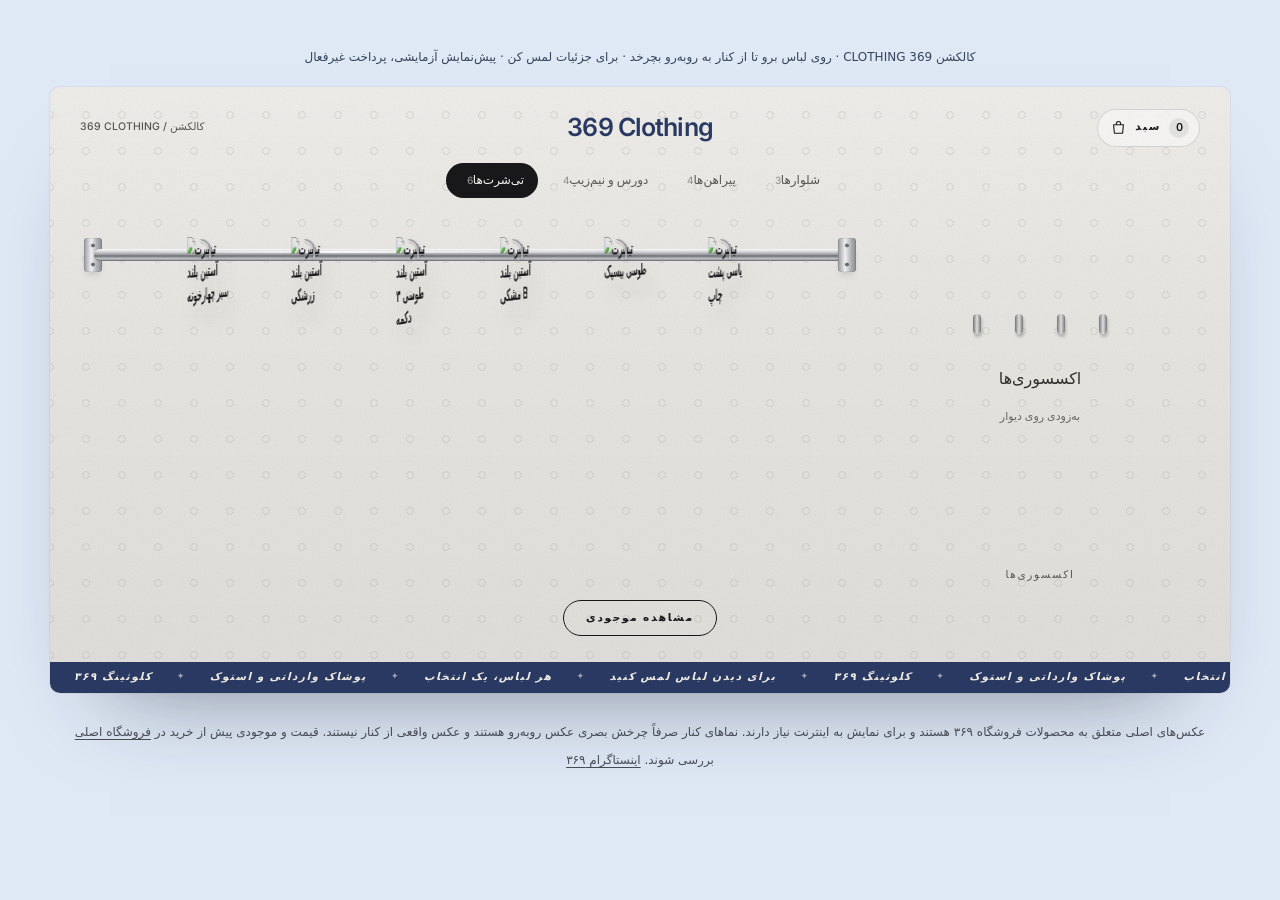
==== public/index.html @ 87e931be "deploy: add self-contained 369 Clothing site to Workers public assets" ====
<!doctype html><html lang="fa" dir="rtl"><head><meta charset="utf-8"><meta name="viewport" content="width=device-width,initial-scale=1"><meta name="theme-color" content="#e9e7e2"><meta name="description" content="فروشگاه 369 Clothing - تجربه رگال لباس سه‌بعدی بر پایه موتور Mkurugenzi"><title>369 Clothing | The Rack</title><style>
/*! Mkurugenzi v2.1.0. Fonts: Inter and Instrument Serif, SIL Open Font License 1.1, self hosted. */

@font-face { font-family: "MKR Inter"; src: url("[data-uri]") format("woff2"); font-weight: 400; font-display: swap; }
@font-face { font-family: "MKR Inter"; src: url("[data-uri]") format("woff2"); font-weight: 500; font-display: swap; }
@font-face { font-family: "MKR Inter"; src: url("[data-uri]") format("woff2"); font-weight: 600; font-display: swap; }
@font-face { font-family: "MKR Serif"; src: url("[data-uri]") format("woff2"); font-style: italic; font-weight: 400; font-display: swap; }

.mkr, .mkr-detail {
  --mkr-bg: #e9e7e2;
  --mkr-bg-2: #f3f1ec;
  --mkr-paper: #faf9f6;
  --mkr-ink: #18181a;
  --mkr-muted: #5a5853;
  --mkr-line: rgba(24, 24, 26, .14);
  --mkr-navy: #2a3a64;
  --mkr-navy-ink: #f4f1ea;
  --mkr-sans: "MKR Inter", system-ui, -apple-system, "Segoe UI", Roboto, sans-serif;
  --mkr-serif: "MKR Serif", Georgia, serif;
  --mkr-ease: cubic-bezier(.22, .9, .24, 1);
  --mkr-spring: cubic-bezier(.34, 1.4, .5, 1);
  font-family: var(--mkr-sans);
  color: var(--mkr-ink);
  line-height: 1.4;
  -webkit-font-smoothing: antialiased;
}
.mkr *, .mkr *::before, .mkr *::after, .mkr-detail *, .mkr-detail *::before, .mkr-detail *::after { box-sizing: border-box; }
.mkr button, .mkr-detail button { all: unset; box-sizing: border-box; cursor: pointer; font-family: var(--mkr-sans); -webkit-tap-highlight-color: transparent; }
.mkr ul { list-style: none; margin: 0; padding: 0; }
.mkr li { margin: 0; padding: 0; }
.mkr p, .mkr-detail p, .mkr-detail h3, .mkr-detail figure { margin: 0; padding: 0; }
.mkr img, .mkr-detail img { max-width: none; border: 0; box-shadow: none; -webkit-user-drag: none; user-select: none; }
.mkr a, .mkr-detail a { color: inherit; }
.mkr :focus-visible, .mkr-detail :focus-visible { outline: 2px solid var(--mkr-navy); outline-offset: 3px; border-radius: 6px; }
.mkr-sr { position: absolute !important; width: 1px; height: 1px; overflow: hidden; clip: rect(0 0 0 0); white-space: nowrap; }

/* Studio cut-outs drawn from the shared image sheet. --sh is the rendered height. */
.mkr-sprite {
  display: block; flex: 0 0 auto;
  height: var(--sh, 300px);
  width: calc(var(--sh, 300px) * var(--r, .75));
  background-repeat: no-repeat;
  background-size: calc(var(--sh, 300px) * var(--bs, 1)) auto;
  background-position: calc(var(--sh, 300px) * var(--bx, 0)) calc(var(--sh, 300px) * var(--by, 0));
}
.mkr-photo-fallback { display: block; height: var(--sh, 300px); width: auto; object-fit: contain; }

/* ------------------------------------------------------------------ */
/* Shell                                                              */
/* ------------------------------------------------------------------ */
.mkr { display: block; width: 100%; }
.mkr-shell {
  position: relative;
  isolation: isolate;
  overflow: hidden;
  border-radius: 10px;
  background-color: #e8e7e3;
  background-image:
    radial-gradient(circle at center, rgba(0,0,0,0) 0 2.6px, rgba(40,36,30,.075) 2.9px 3.8px, rgba(0,0,0,0) 4.2px),
    linear-gradient(180deg, rgba(255,255,255,.35), rgba(255,255,255,0) 40%, rgba(0,0,0,.03));
  background-size: 36px 36px, 100% 100%;
  background-position: 18px 10px, 0 0;
  box-shadow: 0 50px 90px -60px rgba(24, 30, 50, .55), 0 0 0 1px rgba(24,24,26,.05);
}
.mkr-grain {
  position: absolute; inset: 0; z-index: 30; pointer-events: none; opacity: .045; mix-blend-mode: multiply;
  background-image: url("data:image/svg+xml,%3Csvg xmlns='http://www.w3.org/2000/svg' width='160' height='160'%3E%3Cfilter id='n'%3E%3CfeTurbulence type='fractalNoise' baseFrequency='.9' numOctaves='2' stitchTiles='stitch'/%3E%3CfeColorMatrix values='0 0 0 0 0 0 0 0 0 0 0 0 0 0 0 0 0 0 .9 0'/%3E%3C/filter%3E%3Crect width='100%25' height='100%25' filter='url(%23n)'/%3E%3C/svg%3E");
}

.mkr-top {
  position: relative; z-index: 4;
  display: grid; grid-template-columns: 1fr auto 1fr; align-items: center;
  padding: 22px 30px 0;
  font-size: 10.5px; font-weight: 500; letter-spacing: .18em; text-transform: uppercase; color: var(--mkr-muted);
}
.mkr-top-r { text-align: right; }
.mkr-logo {
  font-family: var(--mkr-serif); font-style: italic; font-size: 30px; letter-spacing: 0; text-transform: none;
  color: var(--mkr-navy); line-height: 1;
}

.mkr-tabs { position: relative; z-index: 4; display: flex; justify-content: center; gap: 4px; padding: 16px 20px 0; flex-wrap: wrap; }
.mkr .mkr-tab {
  position: relative; font-size: 11px; font-weight: 500; letter-spacing: .12em; text-transform: uppercase;
  padding: 9px 14px; border-radius: 999px; color: var(--mkr-muted); transition: color .25s, background .25s;
}
.mkr .mkr-tab:hover { color: var(--mkr-ink); background: rgba(24,24,26,.05); }
.mkr .mkr-tab[aria-pressed="true"] { color: var(--mkr-paper); background: var(--mkr-ink); }
.mkr-tab-n { margin-left: 7px; font-size: 10px; opacity: .55; font-variant-numeric: tabular-nums; }

/* ------------------------------------------------------------------ */
/* Scene: rail + wall                                                 */
/* ------------------------------------------------------------------ */
.mkr-scene {
  position: relative; z-index: 2;
  display: grid; grid-template-columns: minmax(0, 1fr) 320px; gap: 20px;
  padding: 10px 30px 0;
}

/* Rail */
.mkr-railzone { position: relative; height: calc(var(--railh, 470px)); }
.mkr-rod { position: absolute; left: 50%; top: 30px; width: var(--rodw, 90%); max-width: 100%; height: 34px; transform: translateX(-50%); pointer-events: none; z-index: 0; transition: width .5s var(--mkr-ease); }
.mkr-bar {
  position: absolute; left: 10px; right: 10px; top: 11px; height: 12px; border-radius: 7px;
  background: linear-gradient(180deg, #ffffff 0%, #e3e4e6 18%, #a7a9ad 44%, #6f7176 58%, #c2c4c8 78%, #8c8e93 100%);
  box-shadow: 0 12px 16px -10px rgba(0,0,0,.4), inset 0 -1px 0 rgba(0,0,0,.18);
}
.mkr-bar::after { content: ""; position: absolute; left: 6%; right: 30%; top: 2px; height: 2px; border-radius: 2px; background: linear-gradient(90deg, rgba(255,255,255,0), rgba(255,255,255,.95) 40%, rgba(255,255,255,0)); }
.mkr-bracket {
  position: absolute; top: 0; width: 18px; height: 34px; border-radius: 3px;
  background:
    radial-gradient(circle at 50% 22%, #6d6f74 0 1.6px, transparent 2.2px),
    radial-gradient(circle at 50% 78%, #6d6f74 0 1.6px, transparent 2.2px),
    linear-gradient(90deg, #9a9ca1, #f5f5f6 40%, #b7b9bd 70%, #8a8c91);
  box-shadow: 0 6px 10px -6px rgba(0,0,0,.45), inset 0 0 0 1px rgba(0,0,0,.08);
}
.mkr-bracket-l { left: 0; } .mkr-bracket-r { right: 0; }

.mkr-rack {
  position: relative; z-index: 2; height: 100%;
  display: flex; justify-content: center; align-items: flex-start;
  padding-top: 29px !important;
}
.mkr-railzone.is-scroll { overflow-x: auto; overflow-y: hidden; scrollbar-width: none; }
.mkr-railzone.is-scroll::-webkit-scrollbar { display: none; }
.mkr-railzone.is-scroll .mkr-rack { justify-content: flex-start; width: max-content; padding: 29px 30px 0 !important; }
.mkr-railzone.is-scroll .mkr-rod { display: none; }
.mkr-railzone.is-scroll .mkr-rack::before {
  content: ""; position: absolute; left: 8px; right: 8px; top: 41px; height: 12px; border-radius: 7px; z-index: -1;
  background: linear-gradient(180deg, #ffffff 0%, #e3e4e6 18%, #a7a9ad 44%, #6f7176 58%, #c2c4c8 78%, #8c8e93 100%);
  box-shadow: 0 12px 16px -10px rgba(0,0,0,.4);
}

.mkr-slot {
  position: relative; flex: 0 0 auto; height: 100%;
  width: calc(var(--ws, 70px) * var(--k, 1) + var(--gap, 24px));
  transition: width .6s var(--mkr-ease);
}
.mkr-slot.is-active { width: calc(var(--wf, 240px) * var(--k, 1) + var(--gap, 24px)); z-index: 10; }
/* Chrome hook that wraps over the rod */
.mkr-slot::before {
  content: ""; position: absolute; z-index: 3; pointer-events: none;
  left: calc(50% - 10px); top: 2px; width: 11px; height: 19px;
  border: 2.4px solid #a4a6ab; border-left-color: transparent; border-bottom-color: transparent; border-radius: 0 10px 0 0;
  filter: drop-shadow(0 1px 0 rgba(255,255,255,.7)) drop-shadow(0 1px 1px rgba(0,0,0,.25));
}
.mkr .mkr-item { position: absolute; inset: 0; display: block; border-radius: 10px; }
.mkr .mkr-item:focus-visible { outline-offset: -4px; }

.mkr-garment {
  position: absolute; left: 50%; top: 0; transform: translateX(-50%);
  width: calc(var(--wf, 240px) * var(--k, 1)); height: calc(var(--h, 300px) * var(--k, 1));
  --sh: calc(var(--h, 300px) * var(--k, 1));
  pointer-events: none;
  filter: drop-shadow(6px 12px 10px rgba(30, 26, 20, .16));
}
.mkr-face { position: absolute; top: 0; left: 50%; display: block; backface-visibility: hidden; transform-origin: 50% 0; }
.mkr-face-side {
  transform: translateX(-50%) perspective(900px) rotateY(0deg);
  transition: transform .34s cubic-bezier(.5, 0, .75, 0) .12s, opacity .2s linear .26s;
}
.mkr-face-side.is-fake { transform: translateX(-50%) perspective(900px) rotateY(64deg); }
.mkr-face-front {
  opacity: 0;
  transform: translateX(-50%) perspective(900px) rotateY(-88deg);
  transition: transform .3s cubic-bezier(.5, 0, .75, 0), opacity .12s linear .18s;
}
.mkr-slot.is-active .mkr-face-side { opacity: 0; transform: translateX(-50%) perspective(900px) rotateY(88deg); transition: transform .3s cubic-bezier(.5, 0, .75, 0), opacity .1s linear .22s; }
.mkr-slot.is-active .mkr-face-front { opacity: 1; transform: translateX(-50%) perspective(900px) rotateY(0deg); transition: transform .5s cubic-bezier(.2, .9, .3, 1.15) .26s, opacity .08s linear .26s; }
.mkr-swing { display: block; transform-origin: 50% 0; }
.mkr-slot.is-active .mkr-swing { animation: mkr-swing 1.5s var(--mkr-ease) .45s both; }
.mkr-img { display: block; }
.mkr-slot.is-sold .mkr-garment { opacity: .5; }

.mkr-tag {
  position: absolute; left: 50%; top: calc(var(--h, 300px) * var(--k, 1) + 16px); transform: translate(-50%, 4px);
  white-space: nowrap; font-size: 11px; letter-spacing: .02em; color: var(--mkr-muted);
  opacity: 0; transition: opacity .25s, transform .35s var(--mkr-ease); pointer-events: none;
}
.mkr-slot.is-active .mkr-tag { opacity: 1; transform: translate(-50%, 0); transition-delay: .3s; }

@keyframes mkr-swing {
  0% { transform: rotate(2.4deg); }
  35% { transform: rotate(-1.4deg); }
  65% { transform: rotate(.6deg); }
  100% { transform: rotate(0); }
}
.mkr-rack.is-entering .mkr-garment { animation: mkr-hang .9s var(--mkr-spring) backwards; animation-delay: calc(var(--i) * 45ms); }
@keyframes mkr-hang { from { opacity: 0; translate: 0 -30px; } to { opacity: 1; translate: 0 0; } }

/* Wall: pegs on the same pegboard */
.mkr-wall { position: relative; display: flex; flex-direction: column; justify-content: flex-start; padding-top: 24px; }
.mkr-wall-panel { position: relative; padding: 0 4px; }
.mkr-pegs { display: grid; grid-template-columns: repeat(3, 1fr); row-gap: 30px; column-gap: 8px; }
.mkr-peg { position: relative; height: calc(var(--h, 120px) + 60px); display: flex; justify-content: center; }
.mkr-hook {
  position: absolute; top: 0; left: 50%; width: 11px; height: 11px; margin-left: -5.5px; border-radius: 50%; z-index: 3;
  background: radial-gradient(circle at 35% 30%, #ffffff, #b6b8bc 45%, #6c6e73 100%);
  box-shadow: 0 2px 3px rgba(0,0,0,.35);
}
.mkr-hook::after {
  content: ""; position: absolute; left: 50%; top: 6px; width: 3px; height: 16px; margin-left: -1.5px; border-radius: 0 0 3px 3px;
  background: linear-gradient(90deg, #8a8c91, #eeeeef 50%, #8a8c91);
  box-shadow: 2px 5px 5px rgba(0,0,0,.2);
}
.mkr .mkr-wallitem { position: absolute; left: 0; right: 0; top: 16px; bottom: 0; display: flex; justify-content: center; border-radius: 8px; }
.mkr-wallswing {
  display: block; --sh: var(--h, 120px); transform-origin: 50% 0;
  transition: transform .6s var(--mkr-ease), filter .5s;
  filter: drop-shadow(4px 10px 8px rgba(30, 26, 20, .2));
}
.mkr-peg-tote .mkr-wallswing { margin-top: -10px; }
.mkr-wallimg { display: block; }
.mkr .mkr-wallitem:hover .mkr-wallswing, .mkr .mkr-wallitem:focus-visible .mkr-wallswing {
  transform: scale(1.08); animation: mkr-swing 1.3s var(--mkr-ease);
  filter: drop-shadow(6px 16px 12px rgba(30, 26, 20, .26));
}
.mkr-wallitem .mkr-tag { top: calc(var(--h, 120px) + 10px); }
.mkr-wallitem:hover .mkr-tag, .mkr-wallitem:focus-visible .mkr-tag { opacity: 1; transform: translate(-50%, 0); }
.mkr-wall-label { margin-top: 6px !important; text-align: center; font-size: 10.5px; font-weight: 500; letter-spacing: .16em; text-transform: uppercase; color: var(--mkr-muted); }

/* ------------------------------------------------------------------ */
/* Under the rail                                                     */
/* ------------------------------------------------------------------ */
.mkr-under { position: relative; z-index: 3; display: flex; flex-direction: column; align-items: center; gap: 14px; padding: 12px 20px 26px; }
.mkr-caption { min-height: 30px; display: flex; align-items: baseline; gap: 10px; justify-content: center; text-align: center; font-size: 12px; color: var(--mkr-muted); }
.mkr-caption-name { font-family: var(--mkr-serif); font-style: italic; font-size: 24px; color: var(--mkr-ink); line-height: 1.1; }
.mkr-caption-price { font-variant-numeric: tabular-nums; letter-spacing: .04em; }
.mkr-caption-sold { text-transform: uppercase; font-size: 10px; letter-spacing: .12em; color: #8a2433; }
.mkr-caption-hint { letter-spacing: .04em; }
.mkr .mkr-pill {
  font-size: 10.5px; font-weight: 600; letter-spacing: .16em; text-transform: uppercase;
  padding: 10px 22px; border-radius: 999px; border: 1px solid var(--mkr-ink);
  transition: background .25s, color .25s, transform .25s var(--mkr-spring);
}
.mkr .mkr-pill:hover { background: var(--mkr-ink); color: var(--mkr-paper); transform: translateY(-1px); }

.mkr-ticker { position: relative; z-index: 3; background: var(--mkr-navy); color: var(--mkr-navy-ink); overflow: hidden; white-space: nowrap; padding: 8px 0; font-size: 10.5px; font-weight: 600; font-style: italic; letter-spacing: .14em; text-transform: uppercase; }
.mkr-ticker-track { display: inline-flex; gap: 24px; padding-left: 24px; animation: mkr-marquee 42s linear infinite; }
.mkr-ticker-track i { font-style: normal; opacity: .6; font-size: 9px; }
@keyframes mkr-marquee { to { transform: translateX(-50%); } }

.mkr-toast {
  position: absolute; left: 50%; bottom: 48px; z-index: 40; transform: translate(-50%, 16px);
  background: var(--mkr-ink); color: var(--mkr-paper); font-size: 13px; padding: 11px 18px; border-radius: 999px;
  opacity: 0; pointer-events: none; transition: opacity .25s, transform .3s var(--mkr-ease); white-space: nowrap; max-width: calc(100% - 32px); overflow: hidden; text-overflow: ellipsis;
}
.mkr-toast a { color: #f1d9a6; margin-left: 6px; }
.mkr-toast.is-on { opacity: 1; transform: translate(-50%, 0); pointer-events: auto; }

/* ------------------------------------------------------------------ */
/* Detail view                                                        */
/* ------------------------------------------------------------------ */
html.mkr-lock { overflow: hidden; }
.mkr-detail { position: fixed; inset: 0; z-index: 999999; display: flex; flex-direction: column; overflow-y: auto; opacity: 0; transition: opacity .26s ease; }
.mkr-detail[hidden] { display: none; }
.mkr-detail.is-open { opacity: 1; }
.mkr-d-bg {
  position: fixed; inset: 0; z-index: -1;
  background:
    radial-gradient(900px 600px at 50% 32%, #fbf8f2, rgba(251,248,242,0) 70%),
    linear-gradient(180deg, #f2efe9, #e3e0d9);
}
.mkr-d-top { display: grid; grid-template-columns: 1fr auto 1fr; align-items: center; padding: 18px 28px; font-size: 11px; letter-spacing: .16em; text-transform: uppercase; color: var(--mkr-muted); }
.mkr-d-count { font-variant-numeric: tabular-nums; }
.mkr-d-logo { font-family: var(--mkr-serif); font-style: italic; font-size: 26px; letter-spacing: 0; text-transform: none; color: var(--mkr-navy); }
.mkr-detail .mkr-d-close { justify-self: end; font-size: 11px; font-weight: 600; letter-spacing: .16em; color: var(--mkr-ink); padding: 6px 2px; }
.mkr-detail .mkr-d-close:hover { text-decoration: underline; text-underline-offset: 4px; }

.mkr-d-stage { flex: 1 0 auto; display: grid; grid-template-columns: 1fr auto minmax(260px, 460px) auto 1fr; align-items: center; gap: 22px; padding: 0 28px; }
.mkr-d-ghost { display: flex; opacity: .22; filter: blur(1.5px) grayscale(.3); cursor: pointer; transition: opacity .25s; }
.mkr-d-ghost:hover { opacity: .38; }
.mkr-d-ghost-l { justify-content: flex-end; } .mkr-d-ghost-r { justify-content: flex-start; }
.mkr-d-ghostimg { --sh: min(30vh, 260px); }
.mkr-detail .mkr-d-arrow {
  width: 44px; height: 44px; border-radius: 50%; display: grid; place-items: center; color: var(--mkr-ink);
  background: rgba(255,255,255,.7); border: 1px solid var(--mkr-line); backdrop-filter: blur(6px);
  transition: background .2s, transform .25s var(--mkr-spring);
}
.mkr-detail .mkr-d-arrow:hover { background: #fff; transform: scale(1.08); }
.mkr-d-arrow svg { width: 18px; height: 18px; }
.mkr-d-main { position: relative; display: grid; place-items: center; }
.mkr-d-art { display: flex; justify-content: center; transform-origin: 50% 0; }
.mkr-d-img { --sh: min(56vh, 520px); filter: drop-shadow(0 30px 30px rgba(30, 24, 16, .22)); }
.mkr-detail.is-small .mkr-d-img { --sh: min(38vh, 320px); }
.mkr-detail.is-small .mkr-d-ghostimg { --sh: min(18vh, 150px); }
.mkr-d-shadow { position: absolute; left: 20%; right: 20%; bottom: -18px; height: 26px; background: radial-gradient(50% 50% at 50% 50%, rgba(30,24,16,.18), rgba(30,24,16,0)); filter: blur(3px); }
.mkr-d-shadow[hidden], .mkr-d-art[hidden], .mkr-d-photo[hidden] { display: none; }
.mkr-d-photo { height: min(56vh, 520px); width: auto; max-width: 100%; object-fit: cover; border-radius: 10px; box-shadow: 0 30px 60px -30px rgba(0,0,0,.45); }
.mkr-d-art.is-swing { animation: mkr-swing 1.4s var(--mkr-ease); }
.mkr-d-art.from-r { animation: mkr-in-r .55s var(--mkr-ease); }
.mkr-d-art.from-l { animation: mkr-in-l .55s var(--mkr-ease); }
@keyframes mkr-in-r { from { opacity: 0; transform: translateX(60px) rotate(3deg); } to { opacity: 1; transform: none; } }
@keyframes mkr-in-l { from { opacity: 0; transform: translateX(-60px) rotate(-3deg); } to { opacity: 1; transform: none; } }

.mkr-d-info { text-align: center; padding: 22px 24px 34px; }
.mkr-d-name { font-family: var(--mkr-serif); font-style: italic; font-weight: 400; font-size: clamp(28px, 3.4vw, 42px); line-height: 1.05; color: var(--mkr-navy); }
.mkr-d-meta { margin-top: 10px !important; display: flex; flex-wrap: wrap; justify-content: center; align-items: center; gap: 6px 10px; font-size: 13px; color: var(--mkr-muted); }
.mkr-d-price { color: var(--mkr-ink); font-weight: 600; font-variant-numeric: tabular-nums; }
.mkr-d-was { opacity: .75; }
.mkr-d-dot { width: 3px; height: 3px; border-radius: 50%; background: currentColor; opacity: .5; }
.mkr-d-swatch { width: 12px; height: 12px; border-radius: 50%; box-shadow: inset 0 0 0 1px rgba(0,0,0,.2); margin-right: -4px; }
.mkr-d-sizes { display: flex; flex-wrap: wrap; justify-content: center; gap: 6px; margin-top: 18px; }
.mkr-d-sizes[hidden] { display: none; }
.mkr-detail .mkr-size { min-width: 46px; height: 38px; padding: 0 12px; display: inline-grid; place-items: center; border: 1px solid var(--mkr-line); border-radius: 8px; font-size: 12px; font-weight: 500; background: rgba(255,255,255,.7); }
.mkr-detail .mkr-size[aria-pressed="true"] { background: var(--mkr-ink); color: var(--mkr-paper); border-color: var(--mkr-ink); }
.mkr-detail .mkr-size[disabled] { opacity: .4; text-decoration: line-through; cursor: not-allowed; }
.mkr-d-actions { display: flex; flex-wrap: wrap; justify-content: center; gap: 8px; margin-top: 20px; }
.mkr-detail .mkr-btn { display: inline-flex; align-items: center; justify-content: center; height: 44px; padding: 0 24px; border-radius: 999px; font-family: var(--mkr-sans); font-size: 11px; font-weight: 600; letter-spacing: .16em; text-transform: uppercase; text-decoration: none; border: 1px solid var(--mkr-ink); transition: background .2s, color .2s, transform .25s var(--mkr-spring); }
.mkr-detail .mkr-btn:hover { transform: translateY(-1px); }
.mkr-detail .mkr-btn-primary { background: var(--mkr-ink); color: var(--mkr-paper); }
.mkr-detail .mkr-btn-primary:hover { background: var(--mkr-navy); border-color: var(--mkr-navy); }
.mkr-detail .mkr-btn-ghost { color: var(--mkr-ink); background: transparent; }
.mkr-detail .mkr-btn-ghost:hover { background: rgba(24,24,26,.06); }
.mkr-detail .mkr-btn-disabled { opacity: .5; cursor: not-allowed; }
.mkr-detail .mkr-btn[disabled] { opacity: .6; cursor: progress; }
.mkr-d-note { margin-top: 12px !important; min-height: 18px; font-size: 13px; color: var(--mkr-muted); }
.mkr-d-note a { color: var(--mkr-navy); text-underline-offset: 3px; }

/* ------------------------------------------------------------------ */
/* Responsive                                                         */
/* ------------------------------------------------------------------ */
@media (max-width: 980px) {
  .mkr-scene { grid-template-columns: 1fr; gap: 10px; }
  .mkr-wall { max-width: 420px; width: 100%; margin: 0 auto; }
}
@media (max-width: 640px) {
  .mkr-shell { border-radius: 0; }
  .mkr-top { padding: 16px 16px 0; grid-template-columns: 1fr; text-align: center; }
  .mkr-top-side { display: none; }
  .mkr-tabs { flex-wrap: nowrap; justify-content: flex-start; overflow-x: auto; padding: 12px 16px 0; scrollbar-width: none; }
  .mkr-tabs::-webkit-scrollbar { display: none; }
  .mkr .mkr-tab { white-space: nowrap; }
  .mkr-scene { padding: 6px 0 0; }

  .mkr-wall { padding: 0 16px; }

  .mkr-d-top { padding: 14px 16px; }
  .mkr-d-logo { font-size: 20px; }
  .mkr-d-stage { grid-template-columns: auto 1fr auto; gap: 6px; padding: 0 10px; }
  .mkr-d-ghost { display: none; }
  .mkr-d-img { --sh: min(46vh, 380px); }
  .mkr-d-photo { height: min(46vh, 380px); }
  .mkr-d-info { padding: 16px 16px 28px; }
}
@media (prefers-reduced-motion: reduce) {
  .mkr *, .mkr-detail * { animation: none !important; transition-duration: .01ms !important; }
}

/* ------------------------------------------------------------------ */
/* Bag button                                                         */
/* ------------------------------------------------------------------ */
.mkr .mkr-bagbtn {
  display: inline-flex; align-items: center; gap: 8px; justify-self: end;
  padding: 8px 10px 8px 12px; border-radius: 999px; border: 1px solid var(--mkr-line);
  font-size: 10.5px; font-weight: 600; letter-spacing: .16em; text-transform: uppercase; color: var(--mkr-ink);
  background: rgba(255,255,255,.55); backdrop-filter: blur(6px);
  transition: background .2s, border-color .2s, transform .25s var(--mkr-spring);
}
.mkr .mkr-bagbtn:hover { background: #fff; border-color: rgba(24,24,26,.3); }
.mkr-bagbtn svg { width: 17px; height: 17px; }
.mkr-bagcount {
  min-width: 20px; height: 20px; padding: 0 6px; border-radius: 999px; display: inline-grid; place-items: center;
  background: rgba(24,24,26,.08); color: var(--mkr-ink); font-size: 11px; letter-spacing: 0; font-variant-numeric: tabular-nums;
}
.mkr-bagbtn.has-items .mkr-bagcount { background: var(--mkr-navy); color: #fff; }
.mkr-bagbtn.is-bump { animation: mkr-bump .5s var(--mkr-spring); }
@keyframes mkr-bump { 40% { transform: scale(1.12); } }
.mkr-top .mkr-top-r { display: flex; justify-content: flex-end; }

/* ------------------------------------------------------------------ */
/* Bag and checkout panel (Stripe-style)                              */
/* ------------------------------------------------------------------ */
.mkc {
  --c-ink: #1a1f36; --c-text: #3c4257; --c-muted: #697386; --c-line: #e3e8ee; --c-soft: #f6f8fa;
  --c-accent: #2a3a64; --c-accent-2: #1f2c4d; --c-ring: rgba(42, 58, 100, .22); --c-err: #df1b41; --c-ok: #1a7f5a;
  position: fixed; inset: 0; z-index: 1000000;
  font-family: "MKR Inter", system-ui, -apple-system, "Segoe UI", Roboto, sans-serif; color: var(--c-text);
  -webkit-font-smoothing: antialiased; line-height: 1.45;
}
.mkc[hidden] { display: none; }
.mkc *, .mkc *::before, .mkc *::after { box-sizing: border-box; }
.mkc button { all: unset; box-sizing: border-box; cursor: pointer; font-family: inherit; -webkit-tap-highlight-color: transparent; }
.mkc h2, .mkc p, .mkc ul, .mkc ol, .mkc dl, .mkc dd, .mkc fieldset { margin: 0; padding: 0; }
.mkc ul, .mkc ol { list-style: none; }
.mkc fieldset { border: 0; min-width: 0; }
.mkc a { color: var(--c-accent); text-underline-offset: 3px; }
.mkc :focus-visible { outline: none; box-shadow: 0 0 0 3px var(--c-ring); border-radius: 6px; }

.mkc-scrim { position: absolute; inset: 0; background: rgba(15, 20, 35, .38); backdrop-filter: blur(3px); opacity: 0; transition: opacity .3s ease; }
.mkc-panel {
  position: absolute; top: 0; right: 0; bottom: 0; width: min(460px, 100%);
  display: flex; flex-direction: column; background: #fff;
  box-shadow: -30px 0 60px -20px rgba(15, 20, 35, .35);
  transform: translateX(104%); transition: transform .42s cubic-bezier(.22, .9, .24, 1);
}
.mkc.is-open .mkc-scrim { opacity: 1; }
.mkc.is-open .mkc-panel { transform: none; }
.mkc.is-busy .mkc-body, .mkc.is-busy .mkc-foot { opacity: .6; pointer-events: none; transition: opacity .2s; }

.mkc-head { display: grid; grid-template-columns: 36px 1fr 36px; align-items: center; padding: 18px 20px 10px; }
.mkc-title { text-align: center; font-size: 16px; font-weight: 600; color: var(--c-ink); letter-spacing: -.01em; }
.mkc .mkc-icon { width: 36px; height: 36px; border-radius: 50%; display: grid; place-items: center; color: var(--c-muted); transition: background .15s, color .15s; }
.mkc .mkc-icon:hover { background: var(--c-soft); color: var(--c-ink); }
.mkc-icon svg { width: 18px; height: 18px; }

.mkc .mkc-steps { display: flex; gap: 6px; padding: 4px 24px 14px; }
.mkc-steps[hidden] { display: none; }
.mkc-steps li {
  flex: 1; position: relative; padding-top: 10px; font-size: 11px; font-weight: 500; color: var(--c-muted); letter-spacing: .02em;
}
.mkc-steps li::before { content: ""; position: absolute; left: 0; right: 0; top: 0; height: 3px; border-radius: 3px; background: var(--c-line); transition: background .3s; }
.mkc-steps li.is-current { color: var(--c-ink); }
.mkc-steps li.is-current::before, .mkc-steps li.is-done::before { background: var(--c-accent); }
.mkc-steps li.is-done { color: var(--c-accent); }

.mkc-demo { margin: 0 20px 6px !important; padding: 8px 12px !important; border-radius: 8px; background: #fff8e6; color: #7a5a00; font-size: 12px; }

.mkc-body { flex: 1; overflow-y: auto; padding: 6px 24px 20px; outline: none; }
.mkc-foot { border-top: 1px solid var(--c-line); padding: 16px 24px 22px; background: #fff; }

/* Lines */
.mkc-lines { display: flex; flex-direction: column; }
.mkc-line { display: grid; grid-template-columns: 76px 1fr auto; gap: 14px; align-items: start; padding: 16px 0; border-bottom: 1px solid var(--c-line); }
.mkc-line:last-child { border-bottom: 0; }
.mkc-thumb {
  --mkc-th: 68px;
  width: 76px; height: 84px; border-radius: 10px; background: linear-gradient(180deg, #f5f3ee, #e9e6df);
  display: flex; align-items: flex-start; justify-content: center; overflow: hidden; padding-top: 6px;
}
.mkc-thumb .mkr-sprite { max-width: 70px; }
.mkc-line-main { display: flex; flex-direction: column; gap: 3px; min-width: 0; }
.mkc-line-name { font-size: 14px; font-weight: 500; color: var(--c-ink); }
.mkc-line-meta { font-size: 12.5px; color: var(--c-muted); }
.mkc-line-price { font-size: 14px; font-weight: 500; color: var(--c-ink); font-variant-numeric: tabular-nums; white-space: nowrap; }
.mkc-qty { display: inline-flex; align-items: center; margin-top: 8px; border: 1px solid var(--c-line); border-radius: 8px; width: max-content; }
.mkc .mkc-qbtn { width: 32px; height: 30px; display: grid; place-items: center; font-size: 16px; color: var(--c-text); }
.mkc .mkc-qbtn:hover { background: var(--c-soft); }
.mkc-qn { min-width: 26px; text-align: center; font-size: 13px; font-weight: 500; font-variant-numeric: tabular-nums; }
.mkc .mkc-remove { margin-top: 6px; font-size: 12px; color: var(--c-muted); text-decoration: underline; text-underline-offset: 3px; width: max-content; }
.mkc .mkc-remove:hover { color: var(--c-err); }
.mkc-lines-sm .mkc-line { grid-template-columns: 52px 1fr auto; padding: 10px 0; }
.mkc-lines-sm .mkc-thumb { --mkc-th: 46px; width: 52px; height: 58px; border-radius: 8px; padding-top: 4px; }

/* Empty */
.mkc-empty { display: flex; flex-direction: column; align-items: center; text-align: center; padding: 60px 10px; gap: 10px; color: var(--c-muted); }
.mkc-empty svg { width: 96px; height: 64px; color: #c3c8d1; margin-bottom: 6px; }
.mkc-empty-t { font-size: 17px; font-weight: 600; color: var(--c-ink); }
.mkc-empty-s { font-size: 13.5px; max-width: 260px; margin-bottom: 10px !important; }

/* Summary */
.mkc-sum { display: flex; flex-direction: column; gap: 8px; margin-bottom: 14px !important; font-size: 14px; }
.mkc-sum > div { display: flex; justify-content: space-between; gap: 12px; }
.mkc-sum dt { color: var(--c-text); }
.mkc-sum dd { color: var(--c-ink); font-weight: 500; font-variant-numeric: tabular-nums; }
.mkc-sum .mkc-muted dt, .mkc-sum .mkc-muted dd { color: var(--c-muted); font-weight: 400; font-size: 13px; }
.mkc-sum .mkc-total { padding-top: 10px; border-top: 1px solid var(--c-line); font-size: 16px; }
.mkc-sum .mkc-total dt, .mkc-sum .mkc-total dd { color: var(--c-ink); font-weight: 600; }

/* Buttons */
.mkc .mkc-btn {
  display: flex; align-items: center; justify-content: center; gap: 10px; width: 100%; height: 48px; border-radius: 10px;
  font-size: 15px; font-weight: 600; letter-spacing: -.005em; transition: background .15s, box-shadow .15s, transform .15s;
}
.mkc .mkc-btn svg { width: 16px; height: 16px; }
.mkc .mkc-btn-primary { background: var(--c-accent); color: #fff; box-shadow: 0 1px 1px rgba(0,0,0,.08), 0 6px 16px -6px rgba(42,58,100,.55); }
.mkc .mkc-btn-primary:hover { background: var(--c-accent-2); }
.mkc .mkc-btn-primary:active { transform: translateY(1px); }
.mkc .mkc-btn-primary[disabled] { opacity: .75; cursor: progress; }
.mkc .mkc-btn-ghost { border: 1px solid var(--c-line); color: var(--c-ink); width: auto; padding: 0 22px; height: 42px; font-size: 14px; }
.mkc .mkc-btn-ghost:hover { background: var(--c-soft); }
.mkc-btn-amt { margin-left: auto; opacity: .85; font-weight: 500; font-variant-numeric: tabular-nums; }
.mkc-go .mkc-btn-amt { margin-left: 0; }
.mkc-go:has(.mkc-btn-amt) { justify-content: space-between; padding: 0 20px; }
.mkc-spin { width: 16px; height: 16px; border-radius: 50%; border: 2px solid rgba(255,255,255,.35); border-top-color: #fff; animation: mkc-spin .7s linear infinite; }
@keyframes mkc-spin { to { transform: rotate(360deg); } }

/* Form */
.mkc-form { display: flex; flex-direction: column; gap: 18px; }
.mkc-set { display: flex; flex-direction: column; gap: 12px; }
.mkc-set legend { font-size: 13px; font-weight: 600; color: var(--c-ink); margin-bottom: 10px; padding: 0; }
.mkc-row { display: grid; grid-template-columns: 1fr 1.4fr; gap: 12px; }
.mkc-field { display: flex; flex-direction: column; gap: 6px; }
.mkc-label { font-size: 13px; color: var(--c-text); font-weight: 500; }
.mkc-label em { color: var(--c-muted); font-style: normal; font-weight: 400; }
.mkc-input {
  width: 100%; height: 44px; padding: 0 12px; border: 1px solid var(--c-line); border-radius: 8px; background: #fff;
  font: inherit; font-size: 15px; color: var(--c-ink);
  box-shadow: 0 1px 1px rgba(0,0,0,.03), 0 2px 4px -2px rgba(60,66,87,.08);
  transition: border-color .15s, box-shadow .15s; -webkit-appearance: none; appearance: none;
}
.mkc-textarea { height: auto; padding: 10px 12px; resize: vertical; min-height: 64px; }
.mkc-input::placeholder { color: #a3acb9; }
.mkc-input:focus { outline: none; border-color: var(--c-accent); box-shadow: 0 0 0 3px var(--c-ring); }
.mkc-input[aria-invalid="true"] { border-color: var(--c-err); box-shadow: 0 0 0 3px rgba(223,27,65,.12); }
.mkc-err { font-size: 12.5px; color: var(--c-err); min-height: 0; }
.mkc-err:empty { display: none; }
.mkc-phone { display: flex; }
.mkc-cc { display: grid; place-items: center; padding: 0 12px; border: 1px solid var(--c-line); border-right: 0; border-radius: 8px 0 0 8px; background: var(--c-soft); font-size: 14px; color: var(--c-muted); }
.mkc-phone .mkc-input { border-radius: 0 8px 8px 0; }
.mkc-check { display: grid; grid-template-columns: 18px 1fr; gap: 10px; align-items: start; font-size: 13.5px; color: var(--c-text); cursor: pointer; }
.mkc-check input { width: 18px; height: 18px; margin: 1px 0 0; accent-color: var(--c-accent); cursor: pointer; }
.mkc-check-soft { color: var(--c-muted); }
.mkc-fine { font-size: 12px; color: var(--c-muted); }

/* Order summary + radios */
.mkc-order { border: 1px solid var(--c-line); border-radius: 10px; background: var(--c-soft); padding: 0 14px; margin-bottom: 18px; }
.mkc-order summary { display: flex; justify-content: space-between; padding: 12px 0; cursor: pointer; font-size: 14px; font-weight: 500; color: var(--c-ink); list-style: none; }
.mkc-order summary::-webkit-details-marker { display: none; }
.mkc-order summary::after { content: ""; width: 7px; height: 7px; border-right: 1.5px solid var(--c-muted); border-bottom: 1.5px solid var(--c-muted); transform: rotate(45deg); margin: 4px 0 0 10px; transition: transform .2s; }
.mkc-order[open] summary::after { transform: rotate(-135deg); margin-top: 8px; }
.mkc-order summary span { margin-left: auto; font-variant-numeric: tabular-nums; }
.mkc-order .mkc-lines { border-top: 1px solid var(--c-line); }
.mkc-radios { display: flex; flex-direction: column; border: 1px solid var(--c-line); border-radius: 10px; overflow: hidden; }
.mkc-radio { display: grid; grid-template-columns: 18px 1fr auto; gap: 12px; align-items: start; padding: 14px; cursor: pointer; border-top: 1px solid var(--c-line); transition: background .15s; }
.mkc-radio:first-child { border-top: 0; }
.mkc-radio:hover { background: #fafbfc; }
.mkc-radio:has(input:checked) { background: #f5f7fb; box-shadow: inset 3px 0 0 var(--c-accent); }
.mkc-radio input { width: 18px; height: 18px; margin: 1px 0 0; accent-color: var(--c-accent); cursor: pointer; }
.mkc-radio-main { display: flex; flex-wrap: wrap; align-items: center; gap: 4px 10px; font-size: 14px; font-weight: 500; color: var(--c-ink); }
.mkc-radio-desc { flex-basis: 100%; font-size: 12.5px; font-weight: 400; color: var(--c-muted); }
.mkc-radio-price { font-size: 14px; font-weight: 500; color: var(--c-ink); font-variant-numeric: tabular-nums; }
.mkc-badge { display: inline-grid; place-items: center; min-width: 30px; height: 20px; padding: 0 5px; border-radius: 4px; background: #1a1f36; color: #fff; font-size: 9px; letter-spacing: .05em; }
.mkc-badge-mp { background: #3aa53a; font-size: 11px; font-weight: 700; }
.mkc-secure { display: flex; gap: 10px; align-items: flex-start; margin-top: 16px !important; font-size: 12.5px; color: var(--c-muted); }
.mkc-secure svg { flex: 0 0 16px; width: 16px; height: 16px; margin-top: 1px; color: var(--c-ok); }
.mkc-alert { margin-bottom: 12px !important; padding: 10px 12px !important; border-radius: 8px; background: #fff0f3; color: #a4122f; font-size: 13px; }

/* Done */
.mkc-done { display: flex; flex-direction: column; align-items: center; text-align: center; gap: 10px; padding: 50px 6px 20px; }
.mkc-tick svg { width: 72px; height: 72px; }
.mkc-check-c { stroke: var(--c-ok); stroke-dasharray: 151; stroke-dashoffset: 151; animation: mkc-draw .6s ease-out forwards; }
.mkc-check-p { stroke: var(--c-ok); stroke-dasharray: 40; stroke-dashoffset: 40; animation: mkc-draw .35s .5s ease-out forwards; }
@keyframes mkc-draw { to { stroke-dashoffset: 0; } }
.mkc-done-t { font-size: 20px; font-weight: 600; color: var(--c-ink); margin-top: 8px !important; }
.mkc-done-s { font-size: 14px; max-width: 320px; }
.mkc-done-amt { font-size: 28px; font-weight: 600; color: var(--c-ink); font-variant-numeric: tabular-nums; margin-top: 6px !important; }

@media (max-width: 520px) {
  .mkc-panel { top: auto; height: 94vh; height: 94dvh; width: 100%; border-radius: 16px 16px 0 0; transform: translateY(104%); }
  .mkc-body { padding: 6px 18px 18px; }
  .mkc-foot { padding: 14px 18px 20px; }
  .mkc .mkc-steps { padding: 4px 18px 12px; }
  .mkc-row { grid-template-columns: 1fr; }
}
@media (prefers-reduced-motion: reduce) {
  .mkc *, .mkc-panel, .mkc-scrim { animation: none !important; transition-duration: .01ms !important; }
  .mkc-check-c, .mkc-check-p { stroke-dashoffset: 0; }
}
.mkc-body > .mkc-set { margin-top: 20px; }
.mkc-body > .mkc-order + .mkc-set { margin-top: 0; }

/* 369 Clothing: minimal brand adaptation; original Mkurugenzi perspective and keyframes unchanged. */
.mkr { direction:ltr; }
.mkr-d-info, .mkr-d-measures, .mkr-d-name, .mkr-d-meta, .mkr-caption, .mkr-tag, .mkr-wall-label { direction:rtl; }
.mkr .mkr-logo, .mkr-detail .mkr-d-logo {font-family:"MKR Inter",system-ui,sans-serif;font-style:normal;font-weight:600;letter-spacing:-.035em;}
.mkr .mkr-logo {font-size:25px;}
.mkr-detail .mkr-d-logo {letter-spacing:-.035em;font-style:normal;font-weight:600;}
.mkr .mkr-tab {letter-spacing:0;font-size:12px;}
.mkr .mkr-top-side {letter-spacing:0;}
.mkr .mkr-photo-fallback, .mkr-detail .mkr-photo-fallback {mix-blend-mode:multiply;}
.mkr-d-measures {max-width:720px;margin:10px auto 15px!important;color:#5c5c5a;font-size:12px;line-height:1.9;text-align:center;}
.mkr-wall-empty .mkr-wall-panel {display:flex;flex-direction:column;align-items:center;justify-content:center;position:relative;min-height:330px;}
.mkr-empty-pegs {display:flex;gap:34px;position:absolute;top:25%;left:50%;transform:translateX(-50%);}
.mkr-empty-pegs i {width:8px;height:20px;border-radius:5px;background:linear-gradient(90deg,#777,#e4e4e5,#777);box-shadow:1px 3px 3px #0003;}
.mkr-empty-text {font-size:16px;text-align:center;line-height:2.2;color:#31302f;direction:rtl;}
.mkr-empty-text span {font-size:11px;opacity:.7;}
.mkc {direction:rtl;}
.mkc .mkc-phone {direction:ltr;}
.mkc .mkc-line-price,.mkc .mkc-sum dd {white-space:nowrap;}
@media (max-width:720px) { .mkr-d-measures {padding:0 12px;font-size:11px;} .mkr .mkr-logo {font-size:19px;} }

/* Front-product photos retain their authentic pixels; the white studio background is keyed out optically, without redrawing fabric. */
.mkr img.mkr-photo-fallback, .mkr-detail img.mkr-photo-fallback {filter:url(#mkr-white-key);mix-blend-mode:normal;}
.mkr-detail img.mkr-d-photo {filter:none;}

.mkc-thumb .mkc-photo{width:100%;height:100%;object-fit:contain;filter:url(#mkr-white-key);}

</style><style>
body{margin:0;background:#dfe8f5;font-family:system-ui,sans-serif;}
.wrap{max-width:1180px;margin:0 auto;padding:46px 20px 35px;}
.headnote{text-align:center;font-size:12px;line-height:1.9;color:#35445a;padding:0 12px;margin:0 auto 18px;max-width:1000px;}
.footnote{max-width:1140px;margin:26px auto;text-align:center;font-size:12px;color:#494e56;line-height:2.3;}
.footnote a{color:inherit;text-underline-offset:3px;}
@media(max-width:720px){.wrap{padding:16px 0 20px}.headnote{padding:0 24px}.footnote{padding:0 24px}}
</style></head><body><svg width="0" height="0" aria-hidden="true" style="position:absolute;overflow:hidden"><defs><filter id="mkr-white-key" color-interpolation-filters="sRGB"><feColorMatrix type="matrix" values="1 0 0 0 0  0 1 0 0 0  0 0 1 0 0  -2 -2 -2 5.35 0" /></filter></defs></svg><main class="wrap"><p class="headnote">کالکشن 369 CLOTHING · روی لباس برو تا از کنار به روبه‌رو بچرخد · برای جزئیات لمس کن · پیش‌نمایش آزمایشی، پرداخت غیرفعال</p><div class="mkr" data-mkr-config='{"title":"369 Clothing / کالکشن","currency":"تومان","ticker":["۳۶۹ کلوثینگ","پوشاک وارداتی و استوک","هر لباس، یک انتخاب","برای دیدن لباس لمس کنید"],"cart":{"currency":"تومان","termsUrl":"https://369clothing.ir","privacyUrl":"https://369clothing.ir"}}'></div><footer class="footnote">عکس‌های اصلی متعلق به محصولات فروشگاه ۳۶۹ هستند و برای نمایش به اینترنت نیاز دارند. نماهای کنار صرفاً چرخش بصری عکس روبه‌رو هستند و عکس واقعی از کنار نیستند. قیمت و موجودی پیش از خرید در <a href="https://369clothing.ir" target="_blank" rel="noopener">فروشگاه اصلی</a> بررسی شوند. <a href="https://www.instagram.com/369.clothing_/" target="_blank" rel="noopener">اینستاگرام ۳۶۹</a></footer></main><script>
/* 369 Clothing catalog: real publicly listed items; no original Mkurugenzi photos or atlas.
Snapshot checked 2026-10-14. Inventory/prices require revalidation before live checkout.
Photos: owner-hosted 369clothing.ir public WordPress media. */
(function(){ window.MKR_ATLAS=null; window.MKR_FALLBACK_PRODUCTS=[
  {
    "key": "369-01",
    "id": "369-local-01",
    "name": "تیشرت آستین بلند سبز چهارخونه",
    "type": "tee",
    "category": "تیشرت",
    "price": 1200000,
    "regular": 1200000,
    "image": "https://369clothing.ir/wp-content/uploads/2026/10/IMG_6459-600x800.jpeg",
    "url": "https://369clothing.ir/product/تیشرت-آستین-بلند-سبز-چهارخونه/",
    "storeSearch": "https://369clothing.ir/?post_type=product&s=%D8%AA%DB%8C%D8%B4%D8%B1%D8%AA%20%D8%A2%D8%B3%D8%AA%DB%8C%D9%86%20%D8%A8%D9%84%D9%86%D8%AF%20%D8%B3%D8%A8%D8%B2%20%DA%86%D9%87%D8%A7%D8%B1%D8%AE%D9%88%D9%86%D9%87",
    "inStock": true,
    "stockStatus": "نیازمند استعلام مجدد",
    "size": "تک‌سایز",
    "measurements": "قد ۶۸ · عرض سینه ۵۹ · شانه ۵۰ · آستین ۶۰",
    "description": "",
    "variations": [
      {
        "id": null,
        "label": "تک‌سایز",
        "inStock": true
      }
    ],
    "sourceReference": "https://369-clothing.modulify.website/product/تیشرت-آستین-بلند-سبز-چهارخونه",
    "canonicalVerified": true
  },
  {
    "key": "369-02",
    "id": "369-local-02",
    "name": "تیشرت آستین بلند زرشکی",
    "type": "tee",
    "category": "تیشرت",
    "price": 980000,
    "regular": 980000,
    "image": "https://369clothing.ir/wp-content/uploads/2026/10/IMG_6411-600x800.jpeg",
    "url": "https://369clothing.ir/?post_type=product&s=%D8%AA%DB%8C%D8%B4%D8%B1%D8%AA%20%D8%A2%D8%B3%D8%AA%DB%8C%D9%86%20%D8%A8%D9%84%D9%86%D8%AF%20%D8%B2%D8%B1%D8%B4%DA%A9%DB%8C",
    "storeSearch": "https://369clothing.ir/?post_type=product&s=%D8%AA%DB%8C%D8%B4%D8%B1%D8%AA%20%D8%A2%D8%B3%D8%AA%DB%8C%D9%86%20%D8%A8%D9%84%D9%86%D8%AF%20%D8%B2%D8%B1%D8%B4%DA%A9%DB%8C",
    "inStock": true,
    "stockStatus": "نیازمند استعلام مجدد",
    "size": "تک‌سایز",
    "measurements": "قد ۶۲ · عرض سینه ۵۰ · شانه ۴۲ · آستین ۶۰",
    "description": "",
    "variations": [
      {
        "id": null,
        "label": "تک‌سایز",
        "inStock": true
      }
    ],
    "sourceReference": "https://369-clothing.modulify.website/product/تیشرت-آستین-بلند-زرشکی",
    "canonicalVerified": false
  },
  {
    "key": "369-03",
    "id": "369-local-03",
    "name": "تیشرت آستین بلند طوسی ۳ دکمه",
    "type": "tee",
    "category": "تیشرت",
    "price": 1420000,
    "regular": 1420000,
    "image": "https://369clothing.ir/wp-content/uploads/2026/10/IMG_6419-600x800.jpeg",
    "url": "https://369clothing.ir/?post_type=product&s=%D8%AA%DB%8C%D8%B4%D8%B1%D8%AA%20%D8%A2%D8%B3%D8%AA%DB%8C%D9%86%20%D8%A8%D9%84%D9%86%D8%AF%20%D8%B7%D9%88%D8%B3%DB%8C%20%DB%B3%20%D8%AF%DA%A9%D9%85%D9%87",
    "storeSearch": "https://369clothing.ir/?post_type=product&s=%D8%AA%DB%8C%D8%B4%D8%B1%D8%AA%20%D8%A2%D8%B3%D8%AA%DB%8C%D9%86%20%D8%A8%D9%84%D9%86%D8%AF%20%D8%B7%D9%88%D8%B3%DB%8C%20%DB%B3%20%D8%AF%DA%A9%D9%85%D9%87",
    "inStock": true,
    "stockStatus": "نیازمند استعلام مجدد",
    "size": "تک‌سایز",
    "measurements": "",
    "description": "",
    "variations": [
      {
        "id": null,
        "label": "تک‌سایز",
        "inStock": true
      }
    ],
    "sourceReference": "https://369-clothing.modulify.website/product/تیشرت-استین-بلند-طوسی-۳-دکمه",
    "canonicalVerified": false
  },
  {
    "key": "369-04",
    "id": "369-local-04",
    "name": "تیشرت آستین بلند مشکی B",
    "type": "tee",
    "category": "تیشرت",
    "price": 850000,
    "regular": 850000,
    "image": "https://369clothing.ir/wp-content/uploads/2026/10/IMG_6472-600x800.jpeg",
    "url": "https://369clothing.ir/?post_type=product&s=%D8%AA%DB%8C%D8%B4%D8%B1%D8%AA%20%D8%A2%D8%B3%D8%AA%DB%8C%D9%86%20%D8%A8%D9%84%D9%86%D8%AF%20%D9%85%D8%B4%DA%A9%DB%8C%20B",
    "storeSearch": "https://369clothing.ir/?post_type=product&s=%D8%AA%DB%8C%D8%B4%D8%B1%D8%AA%20%D8%A2%D8%B3%D8%AA%DB%8C%D9%86%20%D8%A8%D9%84%D9%86%D8%AF%20%D9%85%D8%B4%DA%A9%DB%8C%20B",
    "inStock": true,
    "stockStatus": "نیازمند استعلام مجدد",
    "size": "تک‌سایز",
    "measurements": "",
    "description": "",
    "variations": [
      {
        "id": null,
        "label": "تک‌سایز",
        "inStock": true
      }
    ],
    "sourceReference": "https://369-clothing.modulify.website/product/تیشرت-آستین-بلند-مشکی-b",
    "canonicalVerified": false
  },
  {
    "key": "369-05",
    "id": "369-local-05",
    "name": "تیشرت طوسی بیسیک",
    "type": "tee",
    "category": "تیشرت",
    "price": 580000,
    "regular": 580000,
    "image": "https://369clothing.ir/wp-content/uploads/2026/09/IMG_3496-600x600.jpeg",
    "url": "https://369clothing.ir/?post_type=product&s=%D8%AA%DB%8C%D8%B4%D8%B1%D8%AA%20%D8%B7%D9%88%D8%B3%DB%8C%20%D8%A8%DB%8C%D8%B3%DB%8C%DA%A9",
    "storeSearch": "https://369clothing.ir/?post_type=product&s=%D8%AA%DB%8C%D8%B4%D8%B1%D8%AA%20%D8%B7%D9%88%D8%B3%DB%8C%20%D8%A8%DB%8C%D8%B3%DB%8C%DA%A9",
    "inStock": true,
    "stockStatus": "نیازمند استعلام مجدد",
    "size": "تک‌سایز",
    "measurements": "",
    "description": "",
    "variations": [
      {
        "id": null,
        "label": "تک‌سایز",
        "inStock": true
      }
    ],
    "sourceReference": "https://369-clothing.modulify.website/product/تیشرت-طوسی-بیسیک",
    "canonicalVerified": false
  },
  {
    "key": "369-06",
    "id": "369-local-06",
    "name": "تیشرت یاسی پشت چاپ",
    "type": "tee",
    "category": "تیشرت",
    "price": 850000,
    "regular": 850000,
    "image": "https://369clothing.ir/wp-content/uploads/2026/09/IMG_3459-600x600.jpeg",
    "url": "https://369clothing.ir/?post_type=product&s=%D8%AA%DB%8C%D8%B4%D8%B1%D8%AA%20%DB%8C%D8%A7%D8%B3%DB%8C%20%D9%BE%D8%B4%D8%AA%20%DA%86%D8%A7%D9%BE",
    "storeSearch": "https://369clothing.ir/?post_type=product&s=%D8%AA%DB%8C%D8%B4%D8%B1%D8%AA%20%DB%8C%D8%A7%D8%B3%DB%8C%20%D9%BE%D8%B4%D8%AA%20%DA%86%D8%A7%D9%BE",
    "inStock": true,
    "stockStatus": "نیازمند استعلام مجدد",
    "size": "تک‌سایز",
    "measurements": "",
    "description": "",
    "variations": [
      {
        "id": null,
        "label": "تک‌سایز",
        "inStock": true
      }
    ],
    "sourceReference": "https://369-clothing.modulify.website/product/تیشرت-یاسی-پشت-چاپ",
    "canonicalVerified": false
  },
  {
    "key": "369-07",
    "id": "369-local-07",
    "name": "دورس صورتی 2018",
    "type": "crew",
    "category": "دورس",
    "price": 750000,
    "regular": 750000,
    "image": "https://369clothing.ir/wp-content/uploads/2026/10/IMG_4891-768x1024.jpeg",
    "url": "https://369clothing.ir/?post_type=product&s=%D8%AF%D9%88%D8%B1%D8%B3%20%D8%B5%D9%88%D8%B1%D8%AA%DB%8C%202018",
    "storeSearch": "https://369clothing.ir/?post_type=product&s=%D8%AF%D9%88%D8%B1%D8%B3%20%D8%B5%D9%88%D8%B1%D8%AA%DB%8C%202018",
    "inStock": true,
    "stockStatus": "نیازمند استعلام مجدد",
    "size": "تک‌سایز",
    "measurements": "",
    "description": "",
    "variations": [
      {
        "id": null,
        "label": "تک‌سایز",
        "inStock": true
      }
    ],
    "sourceReference": "https://369-clothing.modulify.website/product/دورس-صورتی-2018",
    "canonicalVerified": false
  },
  {
    "key": "369-08",
    "id": "369-local-08",
    "name": "نمیزیپ مشکی قلب",
    "type": "qzip",
    "category": "نیم‌زیپ",
    "price": 1890000,
    "regular": 1890000,
    "image": "https://369clothing.ir/wp-content/uploads/2026/10/IMG_4946-600x800.jpeg",
    "url": "https://369clothing.ir/?post_type=product&s=%D9%86%D9%85%DB%8C%D8%B2%DB%8C%D9%BE%20%D9%85%D8%B4%DA%A9%DB%8C%20%D9%82%D9%84%D8%A8",
    "storeSearch": "https://369clothing.ir/?post_type=product&s=%D9%86%D9%85%DB%8C%D8%B2%DB%8C%D9%BE%20%D9%85%D8%B4%DA%A9%DB%8C%20%D9%82%D9%84%D8%A8",
    "inStock": true,
    "stockStatus": "نیازمند استعلام مجدد",
    "size": "تک‌سایز",
    "measurements": "قد ۷۱ · عرض سینه ۵۷ · شانه ۴۵ · آستین ۶۵ · سرآستین ۱۱",
    "description": "",
    "variations": [
      {
        "id": null,
        "label": "تک‌سایز",
        "inStock": true
      }
    ],
    "sourceReference": "https://369-clothing.modulify.website/product/نمیزیپ-مشکی-قلب",
    "canonicalVerified": false
  },
  {
    "key": "369-09",
    "id": "369-local-09",
    "name": "دورس سورمه ای",
    "type": "crew",
    "category": "دورس",
    "price": 1450000,
    "regular": 1450000,
    "image": "https://369clothing.ir/wp-content/uploads/2026/10/IMG_4960-600x800.jpeg",
    "url": "https://369clothing.ir/?post_type=product&s=%D8%AF%D9%88%D8%B1%D8%B3%20%D8%B3%D9%88%D8%B1%D9%85%D9%87%20%D8%A7%DB%8C",
    "storeSearch": "https://369clothing.ir/?post_type=product&s=%D8%AF%D9%88%D8%B1%D8%B3%20%D8%B3%D9%88%D8%B1%D9%85%D9%87%20%D8%A7%DB%8C",
    "inStock": true,
    "stockStatus": "نیازمند استعلام مجدد",
    "size": "تک‌سایز",
    "measurements": "قد ۶۷ · عرض سینه ۵۰ · شانه ۵۲ · آستین ۵۸",
    "description": "",
    "variations": [
      {
        "id": null,
        "label": "تک‌سایز",
        "inStock": true
      }
    ],
    "sourceReference": "https://369-clothing.modulify.website/product/دورس-سورمه-ای-3",
    "canonicalVerified": false
  },
  {
    "key": "369-10",
    "id": "369-local-10",
    "name": "دورس بنفش",
    "type": "crew",
    "category": "دورس",
    "price": 780000,
    "regular": 780000,
    "image": "https://369clothing.ir/wp-content/uploads/2026/10/IMG_4909-600x800.jpeg",
    "url": "https://369clothing.ir/?post_type=product&s=%D8%AF%D9%88%D8%B1%D8%B3%20%D8%A8%D9%86%D9%81%D8%B4",
    "storeSearch": "https://369clothing.ir/?post_type=product&s=%D8%AF%D9%88%D8%B1%D8%B3%20%D8%A8%D9%86%D9%81%D8%B4",
    "inStock": true,
    "stockStatus": "نیازمند استعلام مجدد",
    "size": "تک‌سایز",
    "measurements": "",
    "description": "",
    "variations": [
      {
        "id": null,
        "label": "تک‌سایز",
        "inStock": true
      }
    ],
    "sourceReference": "https://369-clothing.modulify.website/product/دورس-بنفش-2",
    "canonicalVerified": false
  },
  {
    "key": "369-11",
    "id": "369-local-11",
    "name": "پیراهن کبریتی نوک مدادی",
    "type": "jacket",
    "category": "پیراهن",
    "price": 1900000,
    "regular": 1900000,
    "image": "https://369clothing.ir/wp-content/uploads/2026/10/IMG_6089-600x800.jpeg",
    "url": "https://369clothing.ir/product/پیراهن-کبریتی-نوک-مدادی-2/",
    "storeSearch": "https://369clothing.ir/?post_type=product&s=%D9%BE%DB%8C%D8%B1%D8%A7%D9%87%D9%86%20%DA%A9%D8%A8%D8%B1%DB%8C%D8%AA%DB%8C%20%D9%86%D9%88%DA%A9%20%D9%85%D8%AF%D8%A7%D8%AF%DB%8C",
    "inStock": true,
    "stockStatus": "نیازمند استعلام مجدد",
    "size": "تک‌سایز",
    "measurements": "قد ۷۰ · عرض سینه ۵۳ · شانه ۴۳ · آستین ۶۰",
    "description": "گرم بالا",
    "variations": [
      {
        "id": null,
        "label": "تک‌سایز",
        "inStock": true
      }
    ],
    "canonicalVerified": true
  },
  {
    "key": "369-12",
    "id": "369-local-12",
    "name": "پیراهن کبریتی ۴خونه",
    "type": "jacket",
    "category": "پیراهن",
    "price": 1200000,
    "regular": 1200000,
    "image": "https://369clothing.ir/wp-content/uploads/2026/10/IMG_6080-600x800.jpeg",
    "url": "https://369clothing.ir/product/پیراهن-کبریتی-۴خونه/",
    "storeSearch": "https://369clothing.ir/?post_type=product&s=%D9%BE%DB%8C%D8%B1%D8%A7%D9%87%D9%86%20%DA%A9%D8%A8%D8%B1%DB%8C%D8%AA%DB%8C%20%DB%B4%D8%AE%D9%88%D9%86%D9%87",
    "inStock": true,
    "stockStatus": "نیازمند استعلام مجدد",
    "size": "تک‌سایز",
    "measurements": "قد ۸۶ · عرض سینه ۷۰ · شانه ۵۳ · آستین ۶۲",
    "description": "",
    "variations": [
      {
        "id": null,
        "label": "تک‌سایز",
        "inStock": true
      }
    ],
    "sourceReference": "https://369-clothing.modulify.website/product/پیراهن-کبریتی-۴خونه",
    "canonicalVerified": true
  },
  {
    "key": "369-13",
    "id": "369-local-13",
    "name": "پیراهن کبریتی یقه دیپلمات",
    "type": "jacket",
    "category": "پیراهن",
    "price": 1750000,
    "regular": 1750000,
    "image": "https://369clothing.ir/wp-content/uploads/2026/10/IMG_5915-scaled.jpeg",
    "url": "https://369clothing.ir/?post_type=product&s=%D9%BE%DB%8C%D8%B1%D8%A7%D9%87%D9%86%20%DA%A9%D8%A8%D8%B1%DB%8C%D8%AA%DB%8C%20%DB%8C%D9%82%D9%87%20%D8%AF%DB%8C%D9%BE%D9%84%D9%85%D8%A7%D8%AA",
    "storeSearch": "https://369clothing.ir/?post_type=product&s=%D9%BE%DB%8C%D8%B1%D8%A7%D9%87%D9%86%20%DA%A9%D8%A8%D8%B1%DB%8C%D8%AA%DB%8C%20%DB%8C%D9%82%D9%87%20%D8%AF%DB%8C%D9%BE%D9%84%D9%85%D8%A7%D8%AA",
    "inStock": true,
    "stockStatus": "نیازمند استعلام مجدد",
    "size": "تک‌سایز",
    "measurements": "",
    "description": "",
    "variations": [
      {
        "id": null,
        "label": "تک‌سایز",
        "inStock": true
      }
    ],
    "sourceReference": "https://369-clothing.modulify.website/product/پیراهن-کبریتی-یقه-دیپلمات",
    "canonicalVerified": false
  },
  {
    "key": "369-14",
    "id": "369-local-14",
    "name": "پیراهن کبریتی کرم بیسیک",
    "type": "jacket",
    "category": "پیراهن",
    "price": 1700000,
    "regular": 1700000,
    "image": "https://369clothing.ir/wp-content/uploads/2026/10/IMG_6072-600x800.jpeg",
    "url": "https://369clothing.ir/?post_type=product&s=%D9%BE%DB%8C%D8%B1%D8%A7%D9%87%D9%86%20%DA%A9%D8%A8%D8%B1%DB%8C%D8%AA%DB%8C%20%DA%A9%D8%B1%D9%85%20%D8%A8%DB%8C%D8%B3%DB%8C%DA%A9",
    "storeSearch": "https://369clothing.ir/?post_type=product&s=%D9%BE%DB%8C%D8%B1%D8%A7%D9%87%D9%86%20%DA%A9%D8%A8%D8%B1%DB%8C%D8%AA%DB%8C%20%DA%A9%D8%B1%D9%85%20%D8%A8%DB%8C%D8%B3%DB%8C%DA%A9",
    "inStock": true,
    "stockStatus": "نیازمند استعلام مجدد",
    "size": "تک‌سایز",
    "measurements": "",
    "description": "",
    "variations": [
      {
        "id": null,
        "label": "تک‌سایز",
        "inStock": true
      }
    ],
    "sourceReference": "https://369-clothing.modulify.website/product/پیراهن-کبریتی-کرم-بیسیک",
    "canonicalVerified": false
  },
  {
    "key": "369-15",
    "id": "369-local-15",
    "name": "شلوار لینن نارنجی",
    "type": "pants",
    "category": "شلوار",
    "price": 780000,
    "regular": 780000,
    "image": "https://369clothing.ir/wp-content/uploads/2026/06/IMG_1545-600x600.jpeg",
    "url": "https://369clothing.ir/?post_type=product&s=%D8%B4%D9%84%D9%88%D8%A7%D8%B1%20%D9%84%DB%8C%D9%86%D9%86%20%D9%86%D8%A7%D8%B1%D9%86%D8%AC%DB%8C",
    "storeSearch": "https://369clothing.ir/?post_type=product&s=%D8%B4%D9%84%D9%88%D8%A7%D8%B1%20%D9%84%DB%8C%D9%86%D9%86%20%D9%86%D8%A7%D8%B1%D9%86%D8%AC%DB%8C",
    "inStock": true,
    "stockStatus": "نیازمند استعلام مجدد",
    "size": "تک‌سایز",
    "measurements": "قد ۱۰۴ · کمر ۴۰ · فاق ۳۲ · ران ۳۴ · دمپا ۱۴",
    "description": "",
    "variations": [
      {
        "id": null,
        "label": "تک‌سایز",
        "inStock": true
      }
    ],
    "sourceReference": "https://369-clothing.modulify.website/product/شلوار-لینن-نازنجی",
    "canonicalVerified": false
  },
  {
    "key": "369-16",
    "id": "369-local-16",
    "name": "شلوار لینن زنانه",
    "type": "pants",
    "category": "شلوار",
    "price": 750000,
    "regular": 750000,
    "image": "https://369clothing.ir/wp-content/uploads/2026/06/IMG_1536-600x600.jpeg",
    "url": "https://369clothing.ir/?post_type=product&s=%D8%B4%D9%84%D9%88%D8%A7%D8%B1%20%D9%84%DB%8C%D9%86%D9%86%20%D8%B2%D9%86%D8%A7%D9%86%D9%87",
    "storeSearch": "https://369clothing.ir/?post_type=product&s=%D8%B4%D9%84%D9%88%D8%A7%D8%B1%20%D9%84%DB%8C%D9%86%D9%86%20%D8%B2%D9%86%D8%A7%D9%86%D9%87",
    "inStock": true,
    "stockStatus": "نیازمند استعلام مجدد",
    "size": "تک‌سایز",
    "measurements": "قد ۹۲ · کمر ۴۷ · فاق ۳۶ · ران ۳۳ · دمپا ۲۷",
    "description": "",
    "variations": [
      {
        "id": null,
        "label": "تک‌سایز",
        "inStock": true
      }
    ],
    "sourceReference": "https://369-clothing.modulify.website/product/شلوار-لینن-زنانه-2",
    "canonicalVerified": false
  },
  {
    "key": "369-17",
    "id": "369-local-17",
    "name": "شلوار لینن مشکی ۶جیب",
    "type": "pants",
    "category": "شلوار",
    "price": 780000,
    "regular": 780000,
    "image": "https://369clothing.ir/wp-content/uploads/2026/06/IMG_1473-600x600.jpeg",
    "url": "https://369clothing.ir/?post_type=product&s=%D8%B4%D9%84%D9%88%D8%A7%D8%B1%20%D9%84%DB%8C%D9%86%D9%86%20%D9%85%D8%B4%DA%A9%DB%8C%20%DB%B6%D8%AC%DB%8C%D8%A8",
    "storeSearch": "https://369clothing.ir/?post_type=product&s=%D8%B4%D9%84%D9%88%D8%A7%D8%B1%20%D9%84%DB%8C%D9%86%D9%86%20%D9%85%D8%B4%DA%A9%DB%8C%20%DB%B6%D8%AC%DB%8C%D8%A8",
    "inStock": true,
    "stockStatus": "نیازمند استعلام مجدد",
    "size": "تک‌سایز",
    "measurements": "قد ۹۸ · کمر ۳۸ · فاق ۳۲ · ران ۲۶ · دمپا ۱۲",
    "description": "",
    "variations": [
      {
        "id": null,
        "label": "تک‌سایز",
        "inStock": true
      }
    ],
    "sourceReference": "https://369-clothing.modulify.website/product/شلوار-لینن-مشکی-۶جیب",
    "canonicalVerified": false
  }
]; })();

/*!
 * Mkurugenzi: bag and checkout panel v2.1.0
 *
 * On WordPress it drives the real WooCommerce cart through the Store API
 * (/wp-json/wc/store/v1). Payment is handed to the store's own payment
 * gateway (M-Pesa, Stripe, etc.), so card details never touch this page.
 * Without WooCommerce (stand-alone preview) it runs as a clearly labelled
 * demo that keeps the bag in memory and takes no payment.
 * No cookies of its own, no browser storage, no tracking.
 */
(function () {
  'use strict';

  var cfg = {};
  var state = { items: [], subtotal: 0, shipping: null, total: 0, rates: [], methods: [], minor: 0, count: 0 };
  var demoItems = [];
  var nonce = '';
  var step = 'bag';
  var details = { email: '', phone: '', name: '', town: '', address: '', note: '', terms: false, news: false };
  var chosenMethod = '';
  var root = null, lastFocus = null, busy = false;

  var DEMO_METHODS = [
    { id: 'demo', title: 'پرداخت آزمایشی', description: 'این نسخه پرداخت واقعی ندارد و هیچ مبلغی برداشت نمی‌شود.' }
  ];

  /* ------------------------------------------------------------------ */
  function esc(s) {
    return String(s == null ? '' : s).replace(/[&<>"']/g, function (c) {
      return { '&': '&amp;', '<': '&lt;', '>': '&gt;', '"': '&quot;', "'": '&#39;' }[c];
    });
  }
  function money(n) {
    if (n == null || isNaN(n)) return '';
    return Number(n).toLocaleString('fa-IR', { maximumFractionDigits: 0 }) + ' ' + (cfg.currency || 'تومان');
  }
  function isWoo() { return !!cfg.storeApi; }
  function emit() {
    document.dispatchEvent(new CustomEvent('mkr:cart', { detail: { count: state.count } }));
  }
  function thumb(name) {
    return (window.MkurugenziRack && window.MkurugenziRack.thumb) ? window.MkurugenziRack.thumb(name) : '';
  }

  /* ------------------------------------------------------------------ */
  /*  Store API                                                          */
  /* ------------------------------------------------------------------ */
  function api(path, method, body) {
    var headers = { 'Content-Type': 'application/json' };
    if (nonce) headers.Nonce = nonce;
    return fetch(cfg.storeApi.replace(/\/?$/, '/') + path, {
      method: method || 'GET', credentials: 'same-origin', headers: headers,
      body: body ? JSON.stringify(body) : undefined
    }).then(function (r) {
      var n = r.headers.get('Nonce'); if (n) nonce = n;
      return r.json().catch(function () { return {}; }).then(function (j) {
        if (!r.ok) { var e = new Error((j && j.message) || 'Something went wrong. Please try again.'); e.data = j; throw e; }
        return j;
      });
    });
  }
  function fromStore(c) {
    var minor = (c.totals && c.totals.currency_minor_unit) || 0, d = Math.pow(10, minor);
    function m(v) { return v == null ? null : parseInt(v, 10) / d; }
    var rates = [];
    (c.shipping_rates || []).forEach(function (pkg) {
      (pkg.shipping_rates || []).forEach(function (r) {
        rates.push({ pkg: pkg.package_id, id: r.rate_id, name: r.name, price: m(r.price), selected: !!r.selected });
      });
    });
    state = {
      items: (c.items || []).map(function (it) {
        var meta = (it.variation || []).map(function (v) { return v.value; }).join(' / ');
        return { key: it.key, name: it.name, meta: meta, qty: it.quantity, unit: m(it.prices && it.prices.price), line: m(it.totals && it.totals.line_total) };
      }),
      subtotal: m(c.totals && c.totals.total_items),
      shipping: rates.length ? m(c.totals && c.totals.total_shipping) : null,
      total: m(c.totals && c.totals.total_price),
      rates: rates,
      methods: (c.payment_methods || []).map(function (id) {
        var g = (cfg.gateways || []).filter(function (x) { return x.id === id; })[0];
        return g || { id: id, title: id, description: '' };
      }),
      count: c.items_count || 0
    };
    if (!chosenMethod && state.methods.length) chosenMethod = state.methods[0].id;
    emit();
  }
  function fromDemo() {
    var sub = 0, count = 0;
    state.items = demoItems.map(function (it) { sub += it.unit * it.qty; count += it.qty; return { key: it.key, name: it.name, meta: it.meta, qty: it.qty, unit: it.unit, line: it.unit * it.qty }; });
    state.subtotal = sub; state.count = count;
    state.rates = []; state.shipping = null; state.total = sub;
    state.methods = DEMO_METHODS;
    if (!chosenMethod) chosenMethod = 'demo';
    emit();
  }
  function refresh() {
    if (!isWoo()) { fromDemo(); return Promise.resolve(); }
    return api('cart').then(fromStore);
  }

  /* ------------------------------------------------------------------ */
  /*  Public: add to bag                                                 */
  /* ------------------------------------------------------------------ */
  function add(product, variation) {
    if (isWoo()) {
      return api('cart/add-item', 'POST', { id: variation ? variation.id : product.id, quantity: 1 }).then(fromStore);
    }
    var label = variation ? variation.label : '';
    var key = product.name + '|' + label;
    var found = demoItems.filter(function (x) { return x.key === key; })[0];
    if (found) found.qty += 1;
    else demoItems.push({ key: key, name: product.name, meta: label, unit: +product.price || 0, qty: 1 });
    fromDemo();
    return Promise.resolve();
  }
  function setQty(key, qty) {
    if (isWoo()) {
      return (qty <= 0 ? api('cart/remove-item', 'POST', { key: key }) : api('cart/update-item', 'POST', { key: key, quantity: qty })).then(fromStore);
    }
    demoItems = demoItems.filter(function (x) { if (x.key === key) x.qty = qty; return x.qty > 0; });
    fromDemo();
    return Promise.resolve();
  }

  /* ------------------------------------------------------------------ */
  /*  Panel                                                              */
  /* ------------------------------------------------------------------ */
  var ICON = {
    close: '<svg viewBox="0 0 24 24" aria-hidden="true"><path d="M6 6l12 12M18 6L6 18" stroke="currentColor" stroke-width="1.6" fill="none"/></svg>',
    back: '<svg viewBox="0 0 24 24" aria-hidden="true"><path d="M15 5l-7 7 7 7" stroke="currentColor" stroke-width="1.6" fill="none"/></svg>',
    lock: '<svg viewBox="0 0 24 24" aria-hidden="true"><rect x="5" y="10.5" width="14" height="10" rx="2.2" fill="none" stroke="currentColor" stroke-width="1.6"/><path d="M8.5 10.5V8a3.5 3.5 0 017 0v2.5" fill="none" stroke="currentColor" stroke-width="1.6"/></svg>',
    check: '<svg viewBox="0 0 52 52" aria-hidden="true"><circle class="mkc-check-c" cx="26" cy="26" r="24" fill="none" stroke-width="2.5"/><path class="mkc-check-p" d="M15 27l7 7 15-16" fill="none" stroke-width="3" stroke-linecap="round" stroke-linejoin="round"/></svg>',
    hanger: '<svg viewBox="0 0 120 80" aria-hidden="true"><path d="M60 22v-6a6 6 0 1 1 6 -6" fill="none" stroke="currentColor" stroke-width="3" stroke-linecap="round"/><path d="M60 22L10 60q-4 4 2 4h96q6 0 2-4Z" fill="none" stroke="currentColor" stroke-width="3" stroke-linejoin="round"/></svg>'
  };

  function build() {
    if (root) return;
    root = document.createElement('div');
    root.className = 'mkc';
    root.hidden = true;
    root.innerHTML =
      '<div class="mkc-scrim" data-close></div>' +
      '<aside class="mkc-panel" role="dialog" aria-modal="true" aria-labelledby="mkc-title">' +
      '<header class="mkc-head">' +
      '<button type="button" class="mkc-icon mkc-back" aria-label="برگشت">' + ICON.back + '</button>' +
      '<h2 class="mkc-title" id="mkc-title">سبد خرید</h2>' +
      '<button type="button" class="mkc-icon" data-close aria-label="بستن سبد">' + ICON.close + '</button>' +
      '</header>' +
      '<ol class="mkc-steps" aria-label="Checkout steps"><li data-s="bag">سبد</li><li data-s="details">مشخصات</li><li data-s="pay">پرداخت</li></ol>' +
      (isWoo() ? '' : '<p class="mkc-demo" role="note">نسخه آزمایشی؛ نه پرداختی انجام می‌شود و نه اطلاعات شما به سرور ارسال می‌شود.</p>') +
      '<div class="mkc-body" tabindex="-1"></div>' +
      '<footer class="mkc-foot"></footer>' +
      '</aside>';
    document.body.appendChild(root);
    root.querySelectorAll('[data-close]').forEach(function (b) { b.addEventListener('click', close); });
    root.querySelector('.mkc-back').addEventListener('click', function () {
      go(step === 'pay' ? 'details' : 'bag');
    });
    document.addEventListener('keydown', function (e) {
      if (!root || root.hidden || !root.classList.contains('is-open')) return;
      if (e.key === 'Escape') { e.preventDefault(); close(); }
      if (e.key === 'Tab') {
        var f = Array.prototype.filter.call(root.querySelectorAll('button:not([disabled]), a[href], input, select, textarea'), function (x) { return x.offsetParent !== null; });
        if (!f.length) return;
        if (e.shiftKey && document.activeElement === f[0]) { e.preventDefault(); f[f.length - 1].focus(); }
        else if (!e.shiftKey && document.activeElement === f[f.length - 1]) { e.preventDefault(); f[0].focus(); }
      }
    });
  }

  function open(atStep) {
    build();
    lastFocus = document.activeElement;
    root.hidden = false;
    document.documentElement.classList.add('mkr-lock');
    go(atStep || 'bag');
    requestAnimationFrame(function () { root.classList.add('is-open'); });
    refresh().then(render).catch(function () { render(); });
  }
  function close() {
    if (!root) return;
    root.classList.remove('is-open');
    document.documentElement.classList.remove('mkr-lock');
    setTimeout(function () { root.hidden = true; }, 320);
    if (lastFocus && lastFocus.focus) lastFocus.focus();
  }
  function go(s) {
    step = s;
    render();
    var body = root.querySelector('.mkc-body');
    body.scrollTop = 0;
    var first = body.querySelector('input, button, a[href]') || body;
    setTimeout(function () { first.focus({ preventScroll: true }); }, 40);
  }

  function render() {
    if (!root) return;
    var titles = { bag: 'سبد خرید', details: 'ارسال details', pay: 'Payment', done: 'Order placed' };
    root.querySelector('.mkc-title').textContent = titles[step];
    root.querySelector('.mkc-back').style.visibility = (step === 'details' || step === 'pay') ? 'visible' : 'hidden';
    var order = ['bag', 'details', 'pay'];
    root.querySelectorAll('.mkc-steps li').forEach(function (li) {
      var i = order.indexOf(li.getAttribute('data-s')), cur = order.indexOf(step);
      li.className = (step === 'done' || i < cur) ? 'is-done' : i === cur ? 'is-current' : '';
      if (i === cur) li.setAttribute('aria-current', 'step'); else li.removeAttribute('aria-current');
    });
    root.querySelector('.mkc-steps').hidden = step === 'done' || (step === 'bag' && !state.items.length);
    var body = root.querySelector('.mkc-body'), foot = root.querySelector('.mkc-foot');
    if (step === 'bag') renderBag(body, foot);
    if (step === 'details') renderDetails(body, foot);
    if (step === 'pay') renderPay(body, foot);
    // Keep keyboard focus inside the panel when its contents are redrawn
    if (!root.hidden && !root.contains(document.activeElement)) body.focus({ preventScroll: true });
  }

  function lineHTML(it, editable) {
    return '<li class="mkc-line">' +
      '<span class="mkc-thumb" aria-hidden="true">' + thumb(it.name) + '</span>' +
      '<span class="mkc-line-main">' +
      '<span class="mkc-line-name">' + esc(it.name) + '</span>' +
      (it.meta ? '<span class="mkc-line-meta">Size ' + esc(it.meta) + '</span>' : '') +
      (editable ?
        '<span class="mkc-qty" role="group" aria-label="Quantity for ' + esc(it.name) + '">' +
        '<button type="button" class="mkc-qbtn" data-k="' + esc(it.key) + '" data-d="-1" aria-label="Remove one">−</button>' +
        '<span class="mkc-qn" aria-live="polite">' + it.qty + '</span>' +
        '<button type="button" class="mkc-qbtn" data-k="' + esc(it.key) + '" data-d="1" aria-label="Add one">+</button>' +
        '</span><button type="button" class="mkc-remove" data-k="' + esc(it.key) + '">حذف</button>'
        : '<span class="mkc-line-meta">Qty ' + it.qty + '</span>') +
      '</span>' +
      '<span class="mkc-line-price">' + money(it.line) + '</span>' +
      '</li>';
  }

  function renderBag(body, foot) {
    if (!state.items.length) {
      body.innerHTML = '<div class="mkc-empty">' + ICON.hanger + '<p class="mkc-empty-t">سبد خرید خالی است</p><p class="mkc-empty-s">از روی رگال یک لباس انتخاب کنید.</p><button type="button" class="mkc-btn mkc-btn-ghost" data-close>بازگشت به رگال</button></div>';
      body.querySelector('[data-close]').addEventListener('click', close);
      foot.innerHTML = '';
      return;
    }
    body.innerHTML = '<ul class="mkc-lines">' + state.items.map(function (it) { return lineHTML(it, true); }).join('') + '</ul>';
    body.querySelectorAll('.mkc-qbtn').forEach(function (b) {
      b.addEventListener('click', function () {
        var it = state.items.filter(function (x) { return x.key === b.getAttribute('data-k'); })[0];
        if (it) mutate(setQty(it.key, it.qty + (+b.getAttribute('data-d'))));
      });
    });
    body.querySelectorAll('.mkc-remove').forEach(function (b) {
      b.addEventListener('click', function () { mutate(setQty(b.getAttribute('data-k'), 0)); });
    });
    foot.innerHTML =
      '<dl class="mkc-sum"><div><dt>جمع محصولات</dt><dd>' + money(state.subtotal) + '</dd></div>' +
      '<div class="mkc-muted"><dt>ارسال</dt><dd>در فروشگاه اصلی محاسبه می‌شود</dd></div></dl>' +
      '<button type="button" class="mkc-btn mkc-btn-primary mkc-go">ادامه آزمایشی<span class="mkc-btn-amt">' + money(state.subtotal) + '</span></button>';
    foot.querySelector('.mkc-go').addEventListener('click', function () { go('details'); });
  }

  function field(id, label, type, value, attrs) {
    return '<label class="mkc-field"><span class="mkc-label">' + label + '</span>' +
      '<input class="mkc-input" id="mkc-' + id + '" name="' + id + '" type="' + type + '" value="' + esc(value) + '" ' + (attrs || '') + '>' +
      '<span class="mkc-err" id="mkc-' + id + '-err" aria-live="polite"></span></label>';
  }

  function renderDetails(body, foot) {
    body.innerHTML =
      '<form class="mkc-form" novalidate>' +
      '<fieldset class="mkc-set"><legend>اطلاعات تماس</legend>' +
      field('email', 'ایمیل', 'email', details.email, 'autocomplete="email" required aria-describedby="mkc-email-err"') +
      '<label class="mkc-field"><span class="mkc-label">شماره موبایل ایران</span><span class="mkc-phone"><span class="mkc-cc" aria-hidden="true">+98</span>' +
      '<input class="mkc-input" id="mkc-phone" name="phone" type="tel" inputmode="tel" value="' + esc(details.phone) + '" autocomplete="tel-national" placeholder="0912 123 4567" required aria-describedby="mkc-phone-err"></span>' +
      '<span class="mkc-err" id="mkc-phone-err" aria-live="polite"></span></label>' +
      '</fieldset>' +
      '<fieldset class="mkc-set"><legend>ارسال</legend>' +
      field('name', 'نام و نام خانوادگی', 'text', details.name, 'autocomplete="name" required aria-describedby="mkc-name-err"') +
      '<div class="mkc-row">' +
      field('town', 'شهر', 'text', details.town, 'autocomplete="address-level2" list="mkc-towns" required aria-describedby="mkc-town-err"') +
      field('address', 'نشانی', 'text', details.address, 'autocomplete="address-line1" required aria-describedby="mkc-address-err"') +
      '</div>' +
      '<datalist id="mkc-towns"><option>تهران</option><option>اصفهان</option><option>مشهد</option><option>شیراز</option><option>تبریز</option><option>کرج</option><option>یزد</option><option>رشت</option><option>اهواز</option><option>قم</option><option>کرمان</option><option>اردبیل</option></datalist>' +
      '<label class="mkc-field"><span class="mkc-label">ارسال note <em>(optional)</em></span><textarea class="mkc-input mkc-textarea" id="mkc-note" name="note" rows="2" maxlength="300">' + esc(details.note) + '</textarea></label>' +
      '</fieldset>' +
      '<label class="mkc-check"><input type="checkbox" id="mkc-terms"' + (details.terms ? ' checked' : '') + ' required aria-describedby="mkc-terms-err"><span>با ' +
      link(cfg.termsUrl, 'قوانین') + (cfg.refundUrl ? ', ' + link(cfg.refundUrl, 'قوانین بازگشت') : '') + ' and ' + link(cfg.privacyUrl, 'حریم خصوصی') + ' موافقم.</span></label>' +
      '<span class="mkc-err" id="mkc-terms-err" aria-live="polite"></span>' +
      '<label class="mkc-check mkc-check-soft"><input type="checkbox" id="mkc-news"' + (details.news ? ' checked' : '') + '><span>خبرنامه (اختیاری؛ در نسخه آزمایشی ارسال نمی‌شود).</span></label>' +
      '<p class="mkc-fine">اطلاعات این فرم فقط در حافظه همین صفحه نگه داشته می‌شوند.' + (cfg.deleteUrl ? ' ' + link(cfg.deleteUrl, 'Request deletion of your data') + '.' : '') + '</p>' +
      '</form>';
    foot.innerHTML = summaryMini() + '<button type="button" class="mkc-btn mkc-btn-primary mkc-go">ادامه به پرداخت آزمایشی</button>';
    var form = body.querySelector('form');
    form.addEventListener('submit', function (e) { e.preventDefault(); submitDetails(); });
    foot.querySelector('.mkc-go').addEventListener('click', submitDetails);
  }
  function link(url, text) {
    return url ? '<a href="' + esc(url) + '" target="_blank" rel="noopener">' + text + '</a>' : text;
  }
  function summaryMini() {
    return '<dl class="mkc-sum"><div><dt>' + state.count + (state.count === 1 ? ' item' : ' items') + '</dt><dd>' + money(state.subtotal) + '</dd></div></dl>';
  }

  function readDetails() {
    var v = function (id) { var el = root.querySelector('#mkc-' + id); return el ? el.value.trim() : ''; };
    details.email = v('email'); details.phone = v('phone'); details.name = v('name');
    details.town = v('town'); details.address = v('address'); details.note = v('note');
    details.terms = root.querySelector('#mkc-terms').checked;
    details.news = root.querySelector('#mkc-news').checked;
  }
  function normPhone(p) {
    var d = p.replace(/[^\d]/g, '');
    if (d.indexOf('0098') === 0) d = d.slice(4);
    else if (d.indexOf('98') === 0) d = d.slice(2);
    if (d.charAt(0) === '0') d = d.slice(1);
    return /^9\d{9}$/.test(d) ? '+98' + d : '';
  }
  function setErr(id, msg) {
    var e = root.querySelector('#mkc-' + id + '-err'), inp = root.querySelector('#mkc-' + id);
    if (e) e.textContent = msg || '';
    if (inp) { if (msg) inp.setAttribute('aria-invalid', 'true'); else inp.removeAttribute('aria-invalid'); }
    return !msg;
  }
  function submitDetails() {
    readDetails();
    var ok = true, first = null;
    function check(id, cond, msg) { var good = setErr(id, cond ? '' : msg); if (!good && !first) first = id; ok = ok && good; }
    check('email', /^[^\s@]+@[^\s@]+\.[^\s@]{2,}$/.test(details.email), 'Enter a valid email address.');
    check('phone', !!normPhone(details.phone), 'شماره موبایل ایران معتبر وارد کنید، مانند ۰۹۱۲۱۲۳۴۵۶۷.');
    check('name', details.name.split(/\s+/).length >= 2, 'Enter your first and last name.');
    check('town', !!details.town, 'Enter your town or city.');
    check('address', !!details.address, 'Tell us where to deliver.');
    check('terms', details.terms, 'Please agree to the terms to continue.');
    if (!ok) { var f = root.querySelector('#mkc-' + first); if (f) f.focus(); return; }
    if (!isWoo()) { go('pay'); return; }
    var addr = address();
    busyOn(root.querySelector('.mkc-go'), 'Saving…');
    api('cart/update-customer', 'POST', { billing_address: addr.billing, shipping_address: addr.shipping })
      .then(fromStore).then(function () { busy = false; go('pay'); })
      .catch(function (e) { busy = false; render(); showFootError(e.message); });
  }
  function address() {
    var parts = details.name.split(/\s+/), first = parts.shift(), last = parts.join(' ');
    var ship = { first_name: first, last_name: last, address_1: details.address, city: details.town, country: 'IR', postcode: '', state: '' };
    var bill = Object.assign({}, ship, { email: details.email, phone: normPhone(details.phone) });
    return { billing: bill, shipping: ship };
  }

  function renderPay(body, foot) {
    var rates = state.rates;
    body.innerHTML =
      '<details class="mkc-order" open><summary>خلاصه سبد <span>' + money(state.total) + '</span></summary>' +
      '<ul class="mkc-lines mkc-lines-sm">' + state.items.map(function (it) { return lineHTML(it, false); }).join('') + '</ul></details>' +
      (rates.length ?
        '<fieldset class="mkc-set"><legend>ارسال option</legend><div class="mkc-radios">' +
        rates.map(function (r) {
          return '<label class="mkc-radio"><input type="radio" name="mkc-rate" value="' + esc(r.id) + '" data-pkg="' + r.pkg + '"' + (r.selected ? ' checked' : '') + '>' +
            '<span class="mkc-radio-main">' + esc(r.name) + '</span><span class="mkc-radio-price">' + (r.price ? money(r.price) : 'Free') + '</span></label>';
        }).join('') + '</div></fieldset>' : '') +
      '<fieldset class="mkc-set"><legend>روش پرداخت</legend><div class="mkc-radios">' +
      (state.methods.length ? state.methods.map(function (m) {
        var mp = /mpesa|m-pesa|lipa/i.test(m.id + m.title);
        return '<label class="mkc-radio mkc-method"><input type="radio" name="mkc-method" value="' + esc(m.id) + '"' + (m.id === chosenMethod ? ' checked' : '') + '>' +
          '<span class="mkc-radio-main"><span class="mkc-badge' + (mp ? ' mkc-badge-mp' : '') + '" aria-hidden="true">' + (mp ? 'M' : '●●') + '</span>' + esc(m.title) +
          (m.description ? '<span class="mkc-radio-desc">' + esc(String(m.description).replace(/<[^>]+>/g, '')) + '</span>' : '') + '</span></label>';
      }).join('') : '<p class="mkc-fine">روش پرداخت فعالی وجود ندارد.</p>') +
      '</div></fieldset>' +
      '<p class="mkc-secure">' + ICON.lock + '<span>' + (isWoo() ?
        'You will confirm payment with the store\'s secure payment provider. Card details are never entered on this page.' :
        'In the live store you confirm payment with the store\'s secure payment provider. This demo takes no payment.') + '</span></p>';

    body.querySelectorAll('input[name="mkc-rate"]').forEach(function (r) {
      r.addEventListener('change', function () {
        if (!isWoo()) return;
        mutate(api('cart/select-shipping-rate', 'POST', { package_id: +r.getAttribute('data-pkg'), rate_id: r.value }).then(fromStore));
      });
    });
    body.querySelectorAll('input[name="mkc-method"]').forEach(function (r) {
      r.addEventListener('change', function () { chosenMethod = r.value; });
    });

    foot.innerHTML =
      '<dl class="mkc-sum">' +
      '<div><dt>جمع محصولات</dt><dd>' + money(state.subtotal) + '</dd></div>' +
      '<div><dt>ارسال</dt><dd>' + (state.shipping == null ? (isWoo() ? 'Confirmed on payment' : 'تعیین در فروشگاه اصلی') : (state.shipping ? money(state.shipping) : 'Free')) + '</dd></div>' +
      '<div class="mkc-total"><dt>Total</dt><dd>' + money(state.total) + '</dd></div></dl>' +
      '<button type="button" class="mkc-btn mkc-btn-primary mkc-go"' + (state.methods.length ? '' : ' disabled') + '>' + ICON.lock + '<span>' + (isWoo() ? 'Pay ' : 'ثبت سفارش آزمایشی · ') + money(state.total) + '</span></button>';
    foot.querySelector('.mkc-go').addEventListener('click', placeOrder);
  }

  function placeOrder() {
    var btn = root.querySelector('.mkc-go');
    if (!isWoo()) {
      busyOn(btn, 'Placing order…');
      setTimeout(function () {
        busy = false;
        var total = state.total;
        demoItems = []; fromDemo();
        done('سفارش آزمایشی ثبت شد', 'هیچ وجهی برداشت نشد و سفارش واقعی ثبت نشده است.', total, '');
      }, 900);
      return;
    }
    var addr = address();
    busyOn(btn, 'Placing order…');
    api('checkout', 'POST', {
      billing_address: addr.billing, shipping_address: addr.shipping,
      customer_note: details.note, payment_method: chosenMethod, create_account: false
    }).then(function (res) {
      var pr = res.payment_result || {};
      if (pr.redirect_url) { window.location.href = pr.redirect_url; return; }
      busy = false;
      if (pr.payment_status === 'success' || res.status === 'processing' || res.status === 'completed' || res.status === 'on-hold') {
        var total = state.total;
        refresh();
        done('Thank you, ' + details.name.split(' ')[0], 'Order #' + res.order_id + ' is confirmed. A receipt is on its way to ' + details.email + '.', total, '');
      } else {
        render();
        showFootError('This payment method needs a few more details.', cfg.checkoutUrl);
      }
    }).catch(function (e) {
      busy = false; render();
      showFootError(e.message, cfg.checkoutUrl);
    });
  }

  function done(title, text, total) {
    step = 'done';
    render();
    var body = root.querySelector('.mkc-body'), foot = root.querySelector('.mkc-foot');
    body.innerHTML = '<div class="mkc-done"><span class="mkc-tick">' + ICON.check + '</span>' +
      '<p class="mkc-done-t">' + esc(title) + '</p><p class="mkc-done-s">' + esc(text) + '</p>' +
      (total ? '<p class="mkc-done-amt">' + money(total) + '</p>' : '') + '</div>';
    foot.innerHTML = '<button type="button" class="mkc-btn mkc-btn-primary" data-close>بازگشت به رگال</button>';
    foot.querySelector('[data-close]').addEventListener('click', function () { close(); step = 'bag'; });
    body.focus();
  }

  function busyOn(btn, label) {
    busy = true;
    if (btn) { btn.disabled = true; btn.innerHTML = '<span class="mkc-spin" aria-hidden="true"></span><span>' + label + '</span>'; }
  }
  function mutate(p) {
    root.classList.add('is-busy');
    return p.then(function () { root.classList.remove('is-busy'); render(); })
      .catch(function (e) { root.classList.remove('is-busy'); render(); showFootError(e.message); });
  }
  function showFootError(msg, fallbackUrl) {
    var foot = root.querySelector('.mkc-foot');
    var el = document.createElement('p');
    el.className = 'mkc-alert'; el.setAttribute('role', 'alert');
    el.innerHTML = esc(msg) + (fallbackUrl ? ' <a href="' + esc(fallbackUrl) + '">Finish on the secure checkout page</a>' : '');
    foot.insertBefore(el, foot.firstChild);
  }

  /* ------------------------------------------------------------------ */
  function init(options) {
    cfg = Object.assign({}, options || {});
    nonce = cfg.nonce || '';
    if (isWoo()) refresh().catch(function () {}); else fromDemo();
  }

  window.MkurugenziCart = { init: init, add: add, open: open, close: close, count: function () { return state.count; } };
})();

/*!
 * Mkurugenzi v2.1.0
 * Photoreal clothing rail + accessories wall for WooCommerce.
 * No cookies, no browser storage, no tracking.
 */
(function () {
  'use strict';

  /* ------------------------------------------------------------------ */
  /*  Groups                                                             */
  /* ------------------------------------------------------------------ */

  // Rails hold at most 10 pieces. Accessories live on the wall.
  var RAILS = [
    { id: 'tees', label: 'تی‌شرت‌ها', types: ['tee'] },
    { id: 'tops', label: 'دورس و نیم‌زیپ', types: ['hoodie', 'qzip', 'crew'] },
    { id: 'shirts', label: 'پیراهن‌ها', types: ['jacket'] },
    { id: 'pants', label: 'شلوارها', types: ['pants'] }
  ];
  var WALL_TYPES = ['beanie', 'cap', 'bucket', 'tote', 'socks'];
  var MAX_ON_RAIL = 10;

  var TYPES = [
    [/sock/i, 'socks'],
    [/tote|\bbag\b/i, 'tote'],
    [/bucket/i, 'bucket'],
    [/\bcap\b/i, 'cap'],
    [/beanie|\bhat\b/i, 'beanie'],
    [/pant|trouser|jogger|short/i, 'pants'],
    [/suit/i, 'suit'],
    [/quarter|zip/i, 'qzip'],
    [/jacket|coat/i, 'jacket'],
    [/hood/i, 'hoodie'],
    [/crew|sweatshirt|long ?sleeve/i, 'crew'],
    [/t-?shirt|\btee/i, 'tee']
  ];
  var SWATCH = [
    [/jungle|green/i, '#34503a'], [/coffee|brown/i, '#5a3e2e'], [/burgundy|maroon/i, '#7a1f2b'],
    [/ivory|cream/i, '#eee7d8'], [/taupe/i, '#a8957f'], [/sand/i, '#d6c09c'], [/beige/i, '#d5c3a3'],
    [/navy|blue/i, '#2c3a5c'], [/white/i, '#f7f6f2'], [/grey|gray|snow/i, '#9d9fa1'], [/black|makosa/i, '#1f1f21']
  ];
  // Display height (px, desktop) from hook tip to hem, so every type hangs at a true relative scale
  var HEIGHT = { tee: 300, hoodie: 318, qzip: 318, jacket: 322, crew: 318, pants: 392, suit: 432, beanie: 92, cap: 88, bucket: 88, tote: 140, socks: 136 };

  function classify(name) {
    var type = 'tee';
    for (var i = 0; i < TYPES.length; i++) if (TYPES[i][0].test(name)) { type = TYPES[i][1]; break; }
    var parts = name.split(/\s+[–—-]\s+/);
    var colourName = parts.length > 1 ? parts.slice(1).join(' ') : '';
    var swatch = '#1f1f21';
    for (var j = 0; j < SWATCH.length; j++) if (SWATCH[j][0].test(colourName || name)) { swatch = SWATCH[j][1]; break; }
    return { type: type, colourName: colourName, swatch: swatch, ladies: /ladies|women/i.test(name) };
  }
  function signature(name) {
    var c = classify(name);
    return (c.ladies ? 'ladies-' : '') + c.type + '|' + c.colourName.toLowerCase().replace(/[^a-z]/g, '');
  }

  /* ------------------------------------------------------------------ */
  /*  Utilities                                                          */
  /* ------------------------------------------------------------------ */

  function esc(s) {
    return String(s == null ? '' : s).replace(/[&<>"']/g, function (ch) {
      return { '&': '&amp;', '<': '&lt;', '>': '&gt;', '"': '&quot;', "'": '&#39;' }[ch];
    });
  }
  function pad(n) { return (n < 10 ? '0' : '') + n; }
  function el(html) { var t = document.createElement('div'); t.innerHTML = html.trim(); return t.firstChild; }
  function reduced() { return window.matchMedia && window.matchMedia('(prefers-reduced-motion: reduce)').matches; }

  var uid = 0;

  /* ------------------------------------------------------------------ */
  /*  Rack                                                               */
  /* ------------------------------------------------------------------ */

  function Rack(root) {
    var cfg = {};
    try { cfg = JSON.parse(root.getAttribute('data-mkr-config') || '{}'); } catch (e) { cfg = {}; }
    this.cfg = {
      title: cfg.title || 'The Rack',
      ticker: (cfg.ticker && cfg.ticker.length) ? cfg.ticker : ['۳۶۹ کلوثینگ', 'پوشاک وارداتی و استوک', 'برای دیدن لباس لمس کنید', 'هر لباس، یک انتخاب'],
      currency: cfg.currency || 'تومان',
      cartUrl: cfg.cartUrl || '',
      addToCart: cfg.addToCart || ''
    };
    this.cart = window.MkurugenziCart || null;
    if (this.cart && !Rack.cartReady) {
      Rack.cartReady = true;
      this.cart.init(Object.assign({ currency: this.cfg.currency }, cfg.cart || {}));
    }
    var fallback = window.MKR_FALLBACK_PRODUCTS || [];
    this.atlas = window.MKR_ATLAS || null;
    var keyBySig = {};
    fallback.forEach(function (p) { if (p.key) keyBySig[signature(p.name)] = p.key; });
    var atlas = this.atlas;

    var list = (cfg.products && cfg.products.length) ? cfg.products : fallback;
    this.products = list.map(function (p) {
      p._c = classify(p.name); if (p.type && HEIGHT[p.type]) p._c.type = p.type;
      p._key = p.key || keyBySig[signature(p.name)] || '';
      p._cut = !!(atlas && p._key && atlas.items[p._key]);
      return p;
    }).filter(function (p) { return p._cut || p.image; });

    var self = this;
    this.rails = RAILS.map(function (r) {
      return { id: r.id, label: r.label, items: self.products.filter(function (p) { return r.types.indexOf(p._c.type) > -1; }).slice(0, MAX_ON_RAIL) };
    }).filter(function (r) { return r.items.length; });
    this.wall = this.products.filter(function (p) { return WALL_TYPES.indexOf(p._c.type) > -1; }).slice(0, 9);

    this.root = root;
    this.railIndex = 0;
    this.active = -1;
    this.build();
  }

  Rack.prototype.money = function (n) {
    if (n == null || isNaN(n) || +n === 0) return '';
    return Number(n).toLocaleString('fa-IR', { maximumFractionDigits: 0 }) + ' ' + this.cfg.currency;
  };

  // A studio cut-out drawn from the shared image sheet, or the product photo as a fallback
  Rack.prototype.sideOf = function (p) {
    var a = this.atlas;
    return (a && p._key && a.items['side:' + p._key]) || null;
  };
  Rack.prototype.ratio = function (p, side) {
    var a = this.atlas, it = a && p._key && a.items[(side ? 'side:' : '') + p._key];
    return it ? it[2] / it[3] : (side ? .3 : .78);
  };
  Rack.prototype.imgTag = function (p, cls, side) {
    var a = this.atlas, it = p._cut ? a.items[(side && this.sideOf(p) ? 'side:' : '') + p._key] : null;
    if (it) {
      var h = it[3];
      return '<span class="mkr-sprite ' + cls + '" role="img" aria-label="' + esc(p.name) + '" style="' +
        '--r:' + (it[2] / h).toFixed(4) + ';--bs:' + (a.w / h).toFixed(4) + ';--bx:' + (-it[0] / h).toFixed(4) + ';--by:' + (-it[1] / h).toFixed(4) +
        ';background-image:url(\'' + a.url + '\')"></span>';
    }
    return '<img class="mkr-photo-fallback ' + cls + '" src="' + esc(p.image) + '" alt="' + esc(p.name) + '" draggable="false" decoding="async">';
  };

  Rack.prototype.build = function () {
    var self = this;
    var tick = this.cfg.ticker.map(function (t) { return '<span>' + esc(t) + '</span><i aria-hidden="true">✦</i>'; }).join('');

    this.root.innerHTML =
      '<section class="mkr-shell" aria-label="' + esc(this.cfg.title) + '">' +
      '<div class="mkr-grain" aria-hidden="true"></div>' +
      '<header class="mkr-top">' +
      '<span class="mkr-top-side">' + esc(this.cfg.title) + '</span>' +
      '<span class="mkr-logo" aria-hidden="true">369 Clothing</span>' +
      (this.cart ? '<span class="mkr-top-r"><button type="button" class="mkr-bagbtn" aria-label="نمایش سبد خرید"><svg viewBox="0 0 24 24" aria-hidden="true"><path d="M5 8h14l-1.2 12H6.2z" fill="none" stroke="currentColor" stroke-width="1.5" stroke-linejoin="round"/><path d="M9 8V6.5a3 3 0 016 0V8" fill="none" stroke="currentColor" stroke-width="1.5"/></svg><span class="mkr-bagtxt">سبد</span><span class="mkr-bagcount">0</span></button></span>' :
        '<span class="mkr-top-side mkr-top-r">More than just a brand</span>') +
      '</header>' +
      '<div class="mkr-tabs" role="group" aria-label="انتخاب رگال">' +
      this.rails.map(function (r, i) {
        return '<button type="button" class="mkr-tab" data-r="' + i + '" aria-pressed="' + (i === 0) + '">' + esc(r.label) + '<span class="mkr-tab-n">' + r.items.length + '</span></button>';
      }).join('') +
      '</div>' +
      '<div class="mkr-scene">' +
      '<div class="mkr-railzone">' +
      '<div class="mkr-rod" aria-hidden="true"><span class="mkr-bracket mkr-bracket-l"></span><span class="mkr-bar"></span><span class="mkr-bracket mkr-bracket-r"></span></div>' +
      '<ul class="mkr-rack" role="list"></ul>' +
      '</div>' +
      (this.wall.length ?
        '<aside class="mkr-wall" aria-label="Accessories wall">' +
        '<div class="mkr-wall-panel">' +
        '<ul class="mkr-pegs" role="list">' +
        this.wall.map(function (p, i) {
          var h = HEIGHT[p._c.type] || 120;
          return '<li class="mkr-peg mkr-peg-' + p._c.type + '" style="--h:' + h + 'px">' +
            '<span class="mkr-hook" aria-hidden="true"></span>' +
            '<button type="button" class="mkr-wallitem" data-w="' + i + '" aria-label="' + esc(p.name + ', ' + self.money(p.price) + (p.inStock === false ? ', sold out' : '') + '. مشاهده جزئیات') + '">' +
            '<span class="mkr-wallswing">' + self.imgTag(p, 'mkr-wallimg') + '</span>' +
            '<span class="mkr-tag" aria-hidden="true">' + esc(p.name) + '</span></button>' +
            '</li>';
        }).join('') +
        '</ul></div>' +
        '<p class="mkr-wall-label">اکسسوری‌ها</p>' +
        '</aside>' : '<aside class="mkr-wall mkr-wall-empty" aria-label="دیوار اکسسوری‌ها"><div class="mkr-wall-panel"><div class="mkr-empty-pegs" aria-hidden="true"><i></i><i></i><i></i><i></i></div><p class="mkr-empty-text">اکسسوری‌ها<br><span>به‌زودی روی دیوار</span></p></div><p class="mkr-wall-label">اکسسوری‌ها</p></aside>') +
      '</div>' +
      '<div class="mkr-under">' +
      '<p class="mkr-caption mkr-sr" aria-live="polite"></p>' +
      '<button type="button" class="mkr-pill">مشاهده موجودی</button>' +
      '</div>' +
      '<div class="mkr-ticker" aria-hidden="true"><div class="mkr-ticker-track">' + tick + tick + tick + tick + '</div></div>' +
      '<div class="mkr-toast" role="status" aria-live="polite"></div>' +
      '</section>';

    this.rackEl = this.root.querySelector('.mkr-rack');
    this.zoneEl = this.root.querySelector('.mkr-railzone');
    this.captionEl = this.root.querySelector('.mkr-caption');
    this.toastEl = this.root.querySelector('.mkr-toast');
    var bagBtn = this.root.querySelector('.mkr-bagbtn');
    if (bagBtn) {
      bagBtn.addEventListener('click', function () { self.cart.open('bag'); });
      var setCount = function (n) {
        bagBtn.querySelector('.mkr-bagcount').textContent = n;
        bagBtn.setAttribute('aria-label', 'Open bag, ' + n + (n === 1 ? ' item' : ' items'));
        bagBtn.classList.toggle('has-items', n > 0);
        bagBtn.classList.remove('is-bump'); void bagBtn.offsetWidth; if (n > 0) bagBtn.classList.add('is-bump');
      };
      setCount(this.cart.count());
      document.addEventListener('mkr:cart', function (e) { setCount(e.detail.count); });
    }

    this.root.querySelectorAll('.mkr-tab').forEach(function (b) {
      b.addEventListener('click', function () { self.setRail(+b.getAttribute('data-r')); });
    });
    this.root.querySelector('.mkr-pill').addEventListener('click', function () {
      self.openDetail('rail', self.active >= 0 ? self.active : 0, this);
    });
    this.rackEl.addEventListener('mouseleave', function () {
      if (!self.rackEl.contains(document.activeElement)) self.setActive(-1);
    });
    this.rackEl.addEventListener('focusout', function (e) {
      if (!self.rackEl.contains(e.relatedTarget)) self.setActive(-1);
    });

    this.root.querySelectorAll('.mkr-wallitem').forEach(function (b) {
      var i = +b.getAttribute('data-w');
      b.addEventListener('mouseenter', function () { self.showCaption(self.wall[i]); });
      b.addEventListener('focus', function () { self.showCaption(self.wall[i]); });
      b.addEventListener('mouseleave', function () { self.showCaption(null); });
      b.addEventListener('click', function () { self.openDetail('wall', i, b); });
    });

    this.buildDetail();
    this.renderRail();
    var ro = window.ResizeObserver ? new ResizeObserver(function () { self.layout(); }) : null;
    if (ro) ro.observe(this.zoneEl); else window.addEventListener('resize', function () { self.layout(); });
  };

  Rack.prototype.setRail = function (i) {
    this.railIndex = i;
    this.root.querySelectorAll('.mkr-tab').forEach(function (b) {
      b.setAttribute('aria-pressed', String(+b.getAttribute('data-r') === i));
    });
    this.renderRail();
  };

  Rack.prototype.renderRail = function () {
    var self = this;
    var items = this.rails.length ? this.rails[this.railIndex].items : [];
    this.visible = items;
    this.rackEl.innerHTML = items.map(function (p, i) {
      var sold = p.inStock === false;
      var h = HEIGHT[p._c.type] || 320;
      var real = !!self.sideOf(p);
      var ws = Math.round(h * (real ? self.ratio(p, true) : self.ratio(p) * .42));
      var wf = Math.round(h * self.ratio(p));
      return '<li class="mkr-slot' + (sold ? ' is-sold' : '') + '" style="--i:' + i + ';--h:' + h + 'px;--ws:' + ws + 'px;--wf:' + wf + 'px">' +
        '<button type="button" class="mkr-item" data-i="' + i + '" aria-label="' + esc(p.name + ', ' + self.money(p.price) + (sold ? ', sold out' : '') + '. مشاهده جزئیات') + '">' +
        '<span class="mkr-garment">' +
        '<span class="mkr-face mkr-face-side' + (real ? '' : ' is-fake') + '">' + self.imgTag(p, 'mkr-img', true) + '</span>' +
        '<span class="mkr-face mkr-face-front"><span class="mkr-swing">' + self.imgTag(p, 'mkr-img') + '</span></span>' +
        '</span>' +
        '<span class="mkr-tag" aria-hidden="true">' + esc(p.name) + (sold ? ' · ناموجود' : '') + '</span>' +
        '</button></li>';
    }).join('');

    this.rackEl.querySelectorAll('.mkr-item').forEach(function (b) {
      var i = +b.getAttribute('data-i');
      b.addEventListener('mouseenter', function () { self.setActive(i); });
      b.addEventListener('focus', function () { self.setActive(i); });
      b.addEventListener('click', function () { self.openDetail('rail', i, b); });
      b.addEventListener('keydown', function (e) {
        var n = items.length, to = null;
        if (e.key === 'ArrowRight') to = (i + 1) % n;
        if (e.key === 'ArrowLeft') to = (i - 1 + n) % n;
        if (e.key === 'Home') to = 0;
        if (e.key === 'End') to = n - 1;
        if (to !== null) { e.preventDefault(); self.rackEl.querySelector('.mkr-item[data-i="' + to + '"]').focus(); }
      });
    });
    this.layout();
    this.setActive(-1);
    this.rackEl.classList.remove('is-entering');
    void this.rackEl.offsetWidth;
    this.rackEl.classList.add('is-entering');
  };

  // Fit the rail: garments keep their true proportions and the whole row scales down if needed
  Rack.prototype.layout = function () {
    var items = this.visible || [];
    if (!items.length) return;
    var self = this, w = this.zoneEl.clientWidth, small = w < 560;
    var gap = small ? 14 : 24, sum = 0, extra = 0, maxH = 0;
    items.forEach(function (p) {
      var h = HEIGHT[p._c.type] || 320;
      maxH = Math.max(maxH, h);
      var ws = h * (self.sideOf(p) ? self.ratio(p, true) : self.ratio(p) * .42), wf = h * self.ratio(p);
      sum += ws + gap; extra = Math.max(extra, wf - ws);
    });
    var need = sum + extra + 60;
    var k = Math.min(1, (w - 20) / need);
    var scroll = k < (small ? .8 : .62);
    if (scroll) k = small ? .8 : .62;
    this.zoneEl.classList.toggle('is-scroll', scroll);
    this.root.style.setProperty('--k', k.toFixed(3));
    this.root.style.setProperty('--railh', Math.round(Math.max(maxH * k + 96, 380)) + 'px');
    this.root.style.setProperty('--gap', gap + 'px');
    this.root.style.setProperty('--rodw', Math.round(Math.min(scroll ? need * k : w - 8, need * k + 120)) + 'px');
  };

  Rack.prototype.setActive = function (i) {
    this.active = i;
    var items = this.rackEl.children;
    for (var k = 0; k < items.length; k++) {
      items[k].classList.toggle('is-active', k === i);
      items[k].classList.toggle('is-before', i >= 0 && k < i);
    }
    this.showCaption(i >= 0 ? this.visible[i] : null);
  };

  Rack.prototype.showCaption = function (p) {
    if (p) {
      var price = this.money(p.price);
      this.captionEl.innerHTML = '<span class="mkr-caption-name">' + esc(p.name) + '</span>' +
        (price ? '<span class="mkr-caption-price">' + price + '</span>' : '') +
        (p.inStock === false ? '<span class="mkr-caption-sold">ناموجود</span>' : '');
    } else {
      this.captionEl.innerHTML = '';
    }
  };

  /* ------------------------------------------------------------------ */
  /*  Detail view                                                        */
  /* ------------------------------------------------------------------ */

  Rack.prototype.buildDetail = function () {
    var self = this;
    var nameId = 'mkr-d-name-' + (++uid);
    var d = el(
      '<div class="mkr-detail" role="dialog" aria-modal="true" aria-labelledby="' + nameId + '" hidden>' +
      '<div class="mkr-d-bg" aria-hidden="true"></div>' +
      '<div class="mkr-d-top"><span class="mkr-d-count"></span><span class="mkr-d-logo" aria-hidden="true">369 Clothing</span><button type="button" class="mkr-d-close">بستن</button></div>' +
      '<div class="mkr-d-stage">' +
      '<div class="mkr-d-ghost mkr-d-ghost-l" aria-hidden="true"></div>' +
      '<button type="button" class="mkr-d-arrow mkr-d-prev" aria-label="محصول قبل"><svg viewBox="0 0 24 24" aria-hidden="true"><path d="M15 5l-7 7 7 7" fill="none" stroke="currentColor" stroke-width="1.5"/></svg></button>' +
      '<figure class="mkr-d-main"><div class="mkr-d-art"></div><img class="mkr-d-photo" alt="" hidden><span class="mkr-d-shadow" aria-hidden="true"></span></figure>' +
      '<button type="button" class="mkr-d-arrow mkr-d-next" aria-label="محصول بعد"><svg viewBox="0 0 24 24" aria-hidden="true"><path d="M9 5l7 7-7 7" fill="none" stroke="currentColor" stroke-width="1.5"/></svg></button>' +
      '<div class="mkr-d-ghost mkr-d-ghost-r" aria-hidden="true"></div>' +
      '</div>' +
      '<div class="mkr-d-info">' +
      '<h3 class="mkr-d-name" id="' + nameId + '"></h3>' +
      '<p class="mkr-d-meta"></p>' +
      '<p class="mkr-d-measures" dir="rtl"></p>' +
      '<div class="mkr-d-sizes" role="group" aria-label="انتخاب سایز"></div>' +
      '<div class="mkr-d-actions"></div>' +
      '<p class="mkr-d-note" aria-live="polite"></p>' +
      '</div></div>'
    );
    document.body.appendChild(d);
    this.detail = d;

    d.querySelector('.mkr-d-close').addEventListener('click', function () { self.closeDetail(); });
    d.querySelector('.mkr-d-prev').addEventListener('click', function () { self.step(-1); });
    d.querySelector('.mkr-d-next').addEventListener('click', function () { self.step(1); });
    d.querySelector('.mkr-d-ghost-l').addEventListener('click', function () { self.step(-1); });
    d.querySelector('.mkr-d-ghost-r').addEventListener('click', function () { self.step(1); });
    d.addEventListener('keydown', function (e) {
      if (e.key === 'Escape') { e.preventDefault(); self.closeDetail(); }
      else if (e.key === 'ArrowRight' && !e.target.closest('.mkr-d-sizes')) self.step(1);
      else if (e.key === 'ArrowLeft' && !e.target.closest('.mkr-d-sizes')) self.step(-1);
      else if (e.key === 'Tab') {
        var f = Array.prototype.filter.call(d.querySelectorAll('button:not([disabled]), a[href]'), function (x) { return x.offsetParent !== null; });
        if (!f.length) return;
        if (e.shiftKey && document.activeElement === f[0]) { e.preventDefault(); f[f.length - 1].focus(); }
        else if (!e.shiftKey && document.activeElement === f[f.length - 1]) { e.preventDefault(); f[0].focus(); }
      }
    });
    var sx = null, stage = d.querySelector('.mkr-d-stage');
    stage.addEventListener('touchstart', function (e) { sx = e.touches[0].clientX; }, { passive: true });
    stage.addEventListener('touchend', function (e) {
      if (sx === null) return;
      var dx = e.changedTouches[0].clientX - sx;
      if (Math.abs(dx) > 45) self.step(dx < 0 ? 1 : -1);
      sx = null;
    });
  };

  Rack.prototype.openDetail = function (group, i, from) {
    this.dList = group === 'wall' ? this.wall : this.visible;
    if (!this.dList || !this.dList.length) return;
    this.lastFocus = from || document.activeElement;
    this.dIndex = i;
    this.detail.hidden = false;
    document.documentElement.classList.add('mkr-lock');
    this.renderDetail(0);
    var d = this.detail;
    requestAnimationFrame(function () { d.classList.add('is-open'); d.querySelector('.mkr-d-close').focus(); });
  };

  Rack.prototype.closeDetail = function () {
    var d = this.detail;
    d.classList.remove('is-open');
    document.documentElement.classList.remove('mkr-lock');
    setTimeout(function () { d.hidden = true; }, reduced() ? 0 : 260);
    if (this.lastFocus && this.lastFocus.focus) this.lastFocus.focus();
  };

  Rack.prototype.step = function (dir) {
    var n = this.dList.length;
    this.dIndex = (this.dIndex + dir + n) % n;
    this.renderDetail(dir);
  };

  Rack.prototype.renderDetail = function (dir) {
    var self = this, d = this.detail, list = this.dList, n = list.length, i = this.dIndex, p = list[i];
    var wallItem = WALL_TYPES.indexOf(p._c.type) > -1;
    d.classList.toggle('is-small', wallItem);
    d.querySelector('.mkr-d-count').textContent = pad(i + 1) + ' / ' + pad(n);
    d.querySelector('.mkr-d-ghost-l').innerHTML = n > 1 ? this.imgTag(list[(i - 1 + n) % n], 'mkr-d-ghostimg') : '';
    d.querySelector('.mkr-d-ghost-r').innerHTML = n > 1 ? this.imgTag(list[(i + 1) % n], 'mkr-d-ghostimg') : '';

    var art = d.querySelector('.mkr-d-art');
    art.innerHTML = this.imgTag(p, 'mkr-d-img');
    art.hidden = false;
    art.classList.remove('from-l', 'from-r', 'is-swing');
    void art.offsetWidth;
    art.classList.add(dir > 0 ? 'from-r' : dir < 0 ? 'from-l' : 'is-swing');
    var photo = d.querySelector('.mkr-d-photo');
    photo.hidden = true; photo.removeAttribute('src'); photo.alt = 'Photo of ' + p.name;
    d.querySelector('.mkr-d-shadow').hidden = false;

    d.querySelector('.mkr-d-name').textContent = p.name;
    d.querySelector('.mkr-d-measures').textContent = [p.measurements ? ('اندازه‌ها (سانتی‌متر): ' + p.measurements) : 'اندازه دقیق این قطعه در اطلاعات فعلی ثبت نشده است.', 'موجودی لحظه‌ای تأیید نشده؛ خرید نهایی فقط از فروشگاه اصلی.'].join(' • ');
    var price = this.money(p.price);
    var was = (p.regular && +p.regular > +p.price) ? this.money(p.regular) : '';
    var meta = '';
    if (price) meta += '<span class="mkr-d-price">' + price + '</span>';
    if (was) meta += '<s class="mkr-d-was"><span class="mkr-sr">Was </span>' + was + '</s>';
    if (p._c.colourName) meta += '<span class="mkr-d-dot" aria-hidden="true"></span><span class="mkr-d-swatch" style="background:' + p._c.swatch + '" aria-hidden="true"></span>' + esc(p._c.colourName);
    d.querySelector('.mkr-d-meta').innerHTML = meta;

    var sizesEl = d.querySelector('.mkr-d-sizes'), actions = d.querySelector('.mkr-d-actions'), note = d.querySelector('.mkr-d-note');
    note.textContent = ''; sizesEl.innerHTML = ''; actions.innerHTML = ''; this.selectedVariation = null;

    var woo = !!(this.cfg.addToCart && p.id);
    var viaCart = !!this.cart && (woo || !this.cfg.addToCart);
    // Demo mode (no store attached): offer standard sizes for clothing so the bag flow can be tried
    // Never fabricate S/M/L/XL sizes for single-piece stock garments.
    if (viaCart && !woo && !p.variations && !wallItem) p.variations = []; 
    var hasVar = (woo || viaCart) && p.variations && p.variations.length;
    var sold = p.inStock === false;
    if (hasVar) {
      sizesEl.innerHTML = p.variations.map(function (v, k) {
        return '<button type="button" class="mkr-size" data-k="' + k + '" aria-pressed="false"' + (v.inStock ? '' : ' disabled') + '>' + esc(v.label) + (v.inStock ? '' : '<span class="mkr-sr"> sold out</span>') + '</button>';
      }).join('');
      sizesEl.querySelectorAll('.mkr-size').forEach(function (b) {
        b.addEventListener('click', function () {
          sizesEl.querySelectorAll('.mkr-size').forEach(function (x) { x.setAttribute('aria-pressed', 'false'); });
          b.setAttribute('aria-pressed', 'true');
          self.selectedVariation = p.variations[+b.getAttribute('data-k')];
          note.textContent = '';
        });
      });
    }
    sizesEl.hidden = !hasVar;

    var canCart = (woo || viaCart) && !sold && p.purchasable !== false && (hasVar || p.productType === 'simple' || !p.productType);
    if (canCart) {
      var add = el('<button type="button" class="mkr-btn mkr-btn-primary">افزودن به سبد</button>');
      add.addEventListener('click', function () { self.addToCart(p, add); });
      actions.appendChild(add);
    } else if (sold) {
      actions.appendChild(el('<span class="mkr-btn mkr-btn-disabled" aria-disabled="true">ناموجود</span>'));
    }
    if (p.url) actions.appendChild(el('<a class="mkr-btn ' + (canCart || sold ? 'mkr-btn-ghost' : 'mkr-btn-primary') + '" href="' + esc(p.storeSearch || p.url) + '" target="_blank" rel="noopener">' + 'بررسی در فروشگاه اصلی' + '</a>'));
    if (p.image && p._cut) {
      var t = el('<button type="button" class="mkr-btn mkr-btn-ghost" aria-pressed="false">See photo</button>');
      t.addEventListener('click', function () {
        if (!photo.hidden) {
          photo.hidden = true; art.hidden = false; d.querySelector('.mkr-d-shadow').hidden = false;
          t.textContent = 'دیدن عکس'; t.setAttribute('aria-pressed', 'false');
        } else {
          photo.onerror = function () { photo.hidden = true; art.hidden = false; t.remove(); note.textContent = 'عکس در حال حاضر در دسترس نیست.'; };
          photo.src = p.image; photo.hidden = false; art.hidden = true; d.querySelector('.mkr-d-shadow').hidden = true;
          t.textContent = 'بازگشت به رگال'; t.setAttribute('aria-pressed', 'true');
        }
      });
      actions.appendChild(t);
    }
  };

  Rack.prototype.addToCart = function (p, btn) {
    var self = this, note = this.detail.querySelector('.mkr-d-note'), id = p.id;
    if (p.variations && p.variations.length) {
      if (!this.selectedVariation) {
        note.textContent = 'ابتدا سایز را انتخاب کنید.';
        var f = this.detail.querySelector('.mkr-size:not([disabled])'); if (f) f.focus();
        return;
      }
      id = this.selectedVariation.id;
    }
    btn.disabled = true; btn.textContent = 'در حال افزودن…';
    if (this.cart) {
      var v = (p.variations && p.variations.length) ? this.selectedVariation : null;
      this.cart.add(p, v).then(function () {
        btn.disabled = false; btn.textContent = 'افزودن به سبد';
        if (window.jQuery) window.jQuery(document.body).trigger('wc_fragment_refresh');
        self.closeDetail();
        self.cart.open('bag');
      }).catch(function (e) {
        btn.disabled = false; btn.textContent = 'افزودن به سبد';
        note.textContent = (e && e.message) || 'Could not add that. Please try again.';
      });
      return;
    }
    fetch(this.cfg.addToCart, {
      method: 'POST', credentials: 'same-origin',
      headers: { 'Content-Type': 'application/x-www-form-urlencoded; charset=UTF-8' },
      body: 'product_id=' + encodeURIComponent(id) + '&quantity=1'
    }).then(function (r) { return r.json(); }).then(function (res) {
      if (!res || res.error) { window.location.href = (res && res.product_url) || p.url; return; }
      if (window.jQuery) window.jQuery(document.body).trigger('added_to_cart', [res.fragments, res.cart_hash, window.jQuery(btn)]);
      btn.textContent = 'Added';
      note.innerHTML = 'In your bag. ' + (self.cfg.cartUrl ? '<a href="' + esc(self.cfg.cartUrl) + '">View bag and check out</a>' : '');
      self.toast(p.name + ' added to your bag');
      setTimeout(function () { btn.disabled = false; btn.textContent = 'افزودن به سبد'; }, 1600);
    }).catch(function () { window.location.href = p.url; });
  };

  Rack.prototype.toast = function (msg) {
    var t = this.toastEl;
    t.innerHTML = esc(msg) + (this.cfg.cartUrl ? ' <a href="' + esc(this.cfg.cartUrl) + '">View bag</a>' : '');
    t.classList.add('is-on');
    clearTimeout(this._tt);
    this._tt = setTimeout(function () { t.classList.remove('is-on'); }, 3600);
  };

  function boot() {
    document.querySelectorAll('.mkr[data-mkr-config]:not([data-mkr-ready])').forEach(function (root) {
      root.setAttribute('data-mkr-ready', '');
      new Rack(root);
    });
  }
  // Small cut-out for the bag, matched by garment and colourway
  function thumb(name) {
    var a = window.MKR_ATLAS, list = window.MKR_FALLBACK_PRODUCTS || [], sig = signature(name), key = '', product = null;
    for (var i = 0; i < list.length; i++) if (list[i].name === name || (list[i].key && signature(list[i].name) === sig)) { key = list[i].key; product = list[i]; break; }
    var it = a && key && a.items[key];
    if (!it) return product && product.image ? '<img class="mkc-photo" src="' + esc(product.image) + '" alt="" loading="lazy" decoding="async">' : '';
    var h = it[3];
    return '<span class="mkr-sprite" style="--sh:var(--mkc-th,64px);--r:' + (it[2] / h).toFixed(4) + ';--bs:' + (a.w / h).toFixed(4) + ';--bx:' + (-it[0] / h).toFixed(4) + ';--by:' + (-it[1] / h).toFixed(4) + ';background-image:url(\'' + a.url + '\')"></span>';
  }
  window.MkurugenziRack = { boot: boot, classify: classify, thumb: thumb };
  if (document.readyState === 'loading') document.addEventListener('DOMContentLoaded', boot);
  else boot();
})();

</script></body></html>
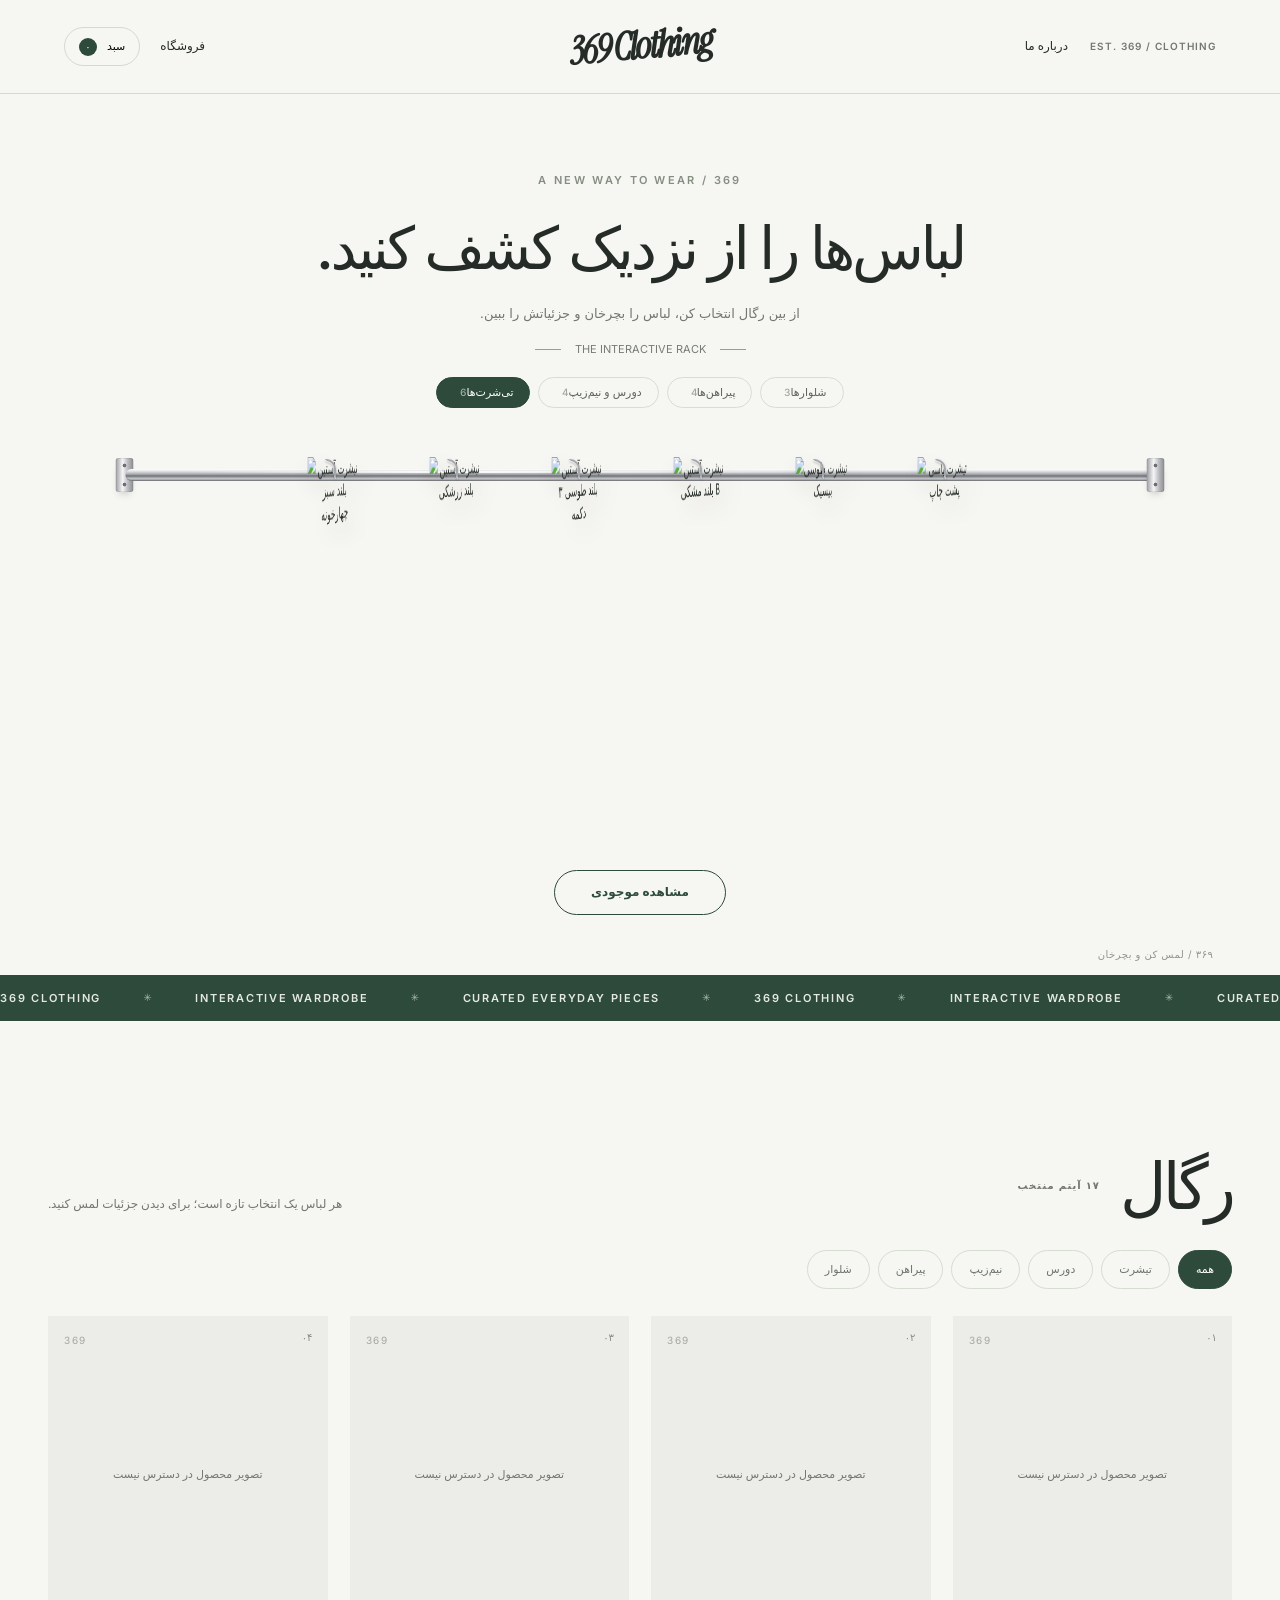
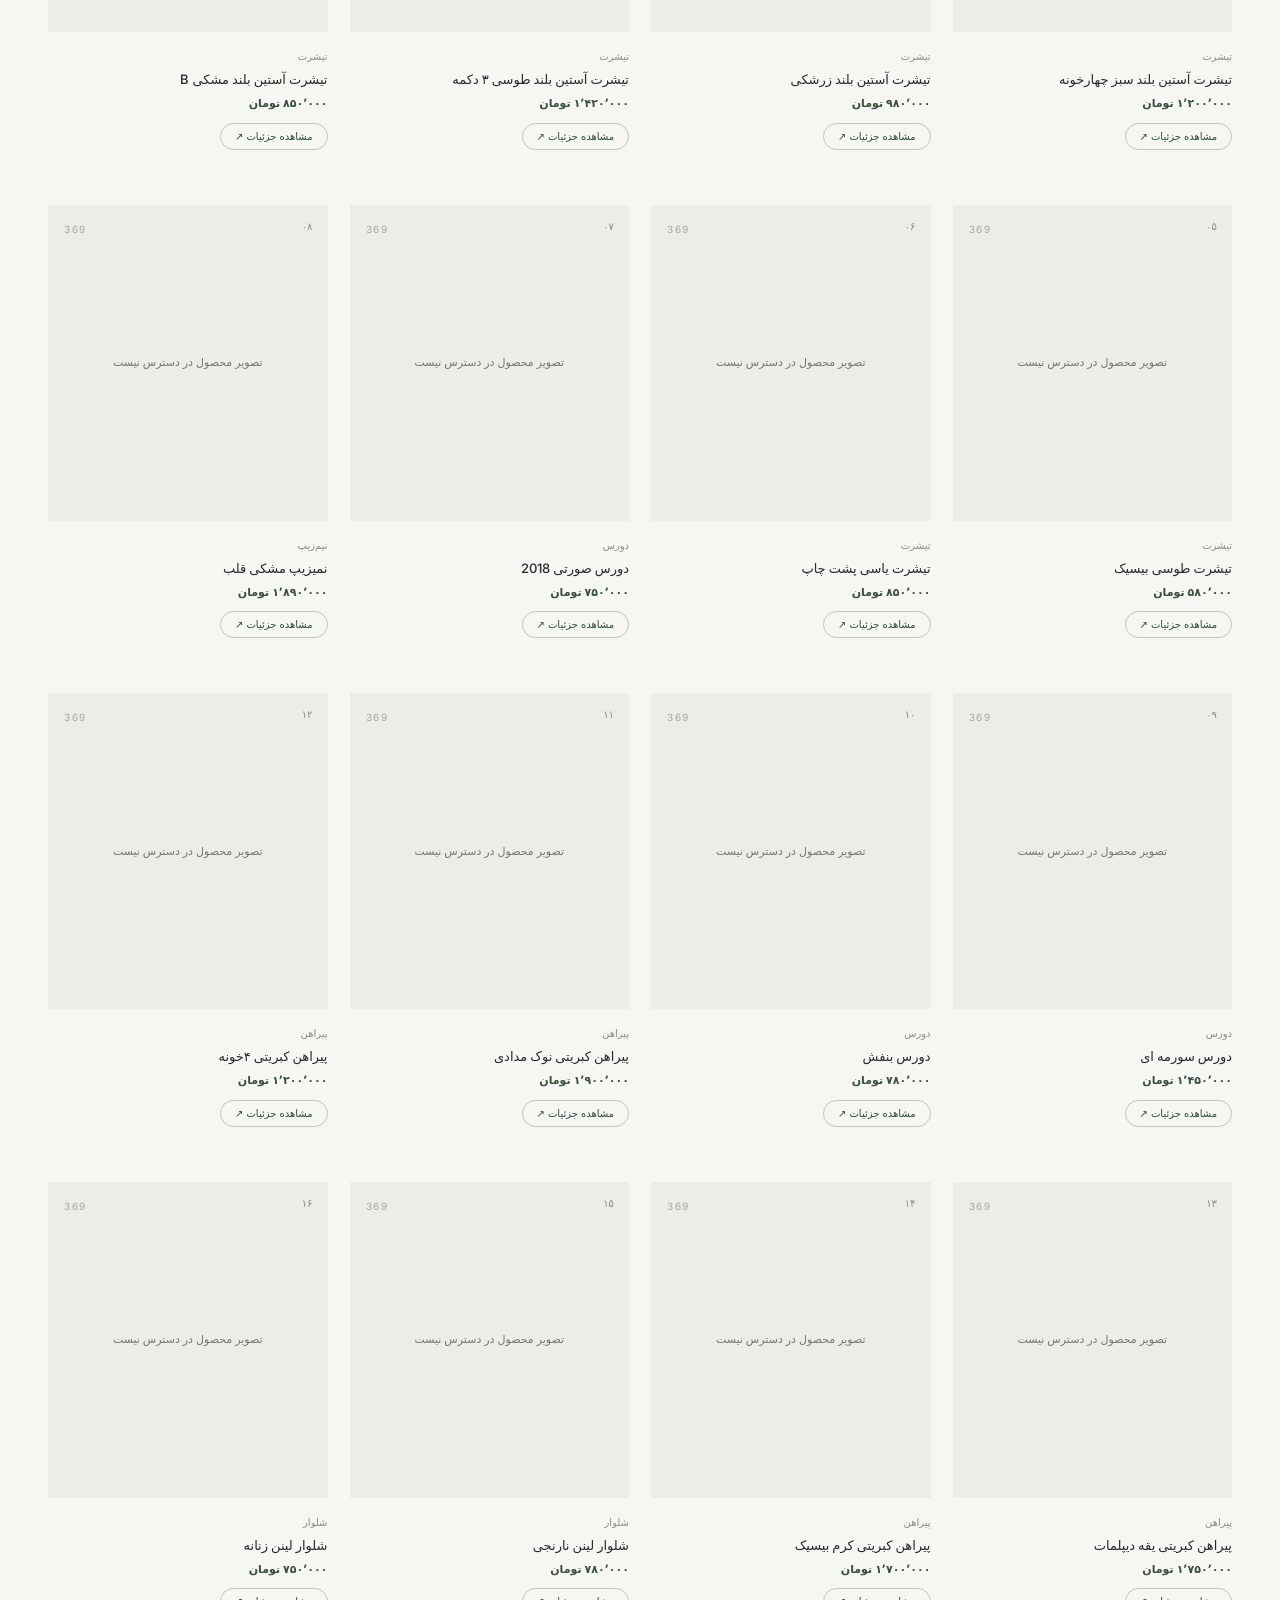
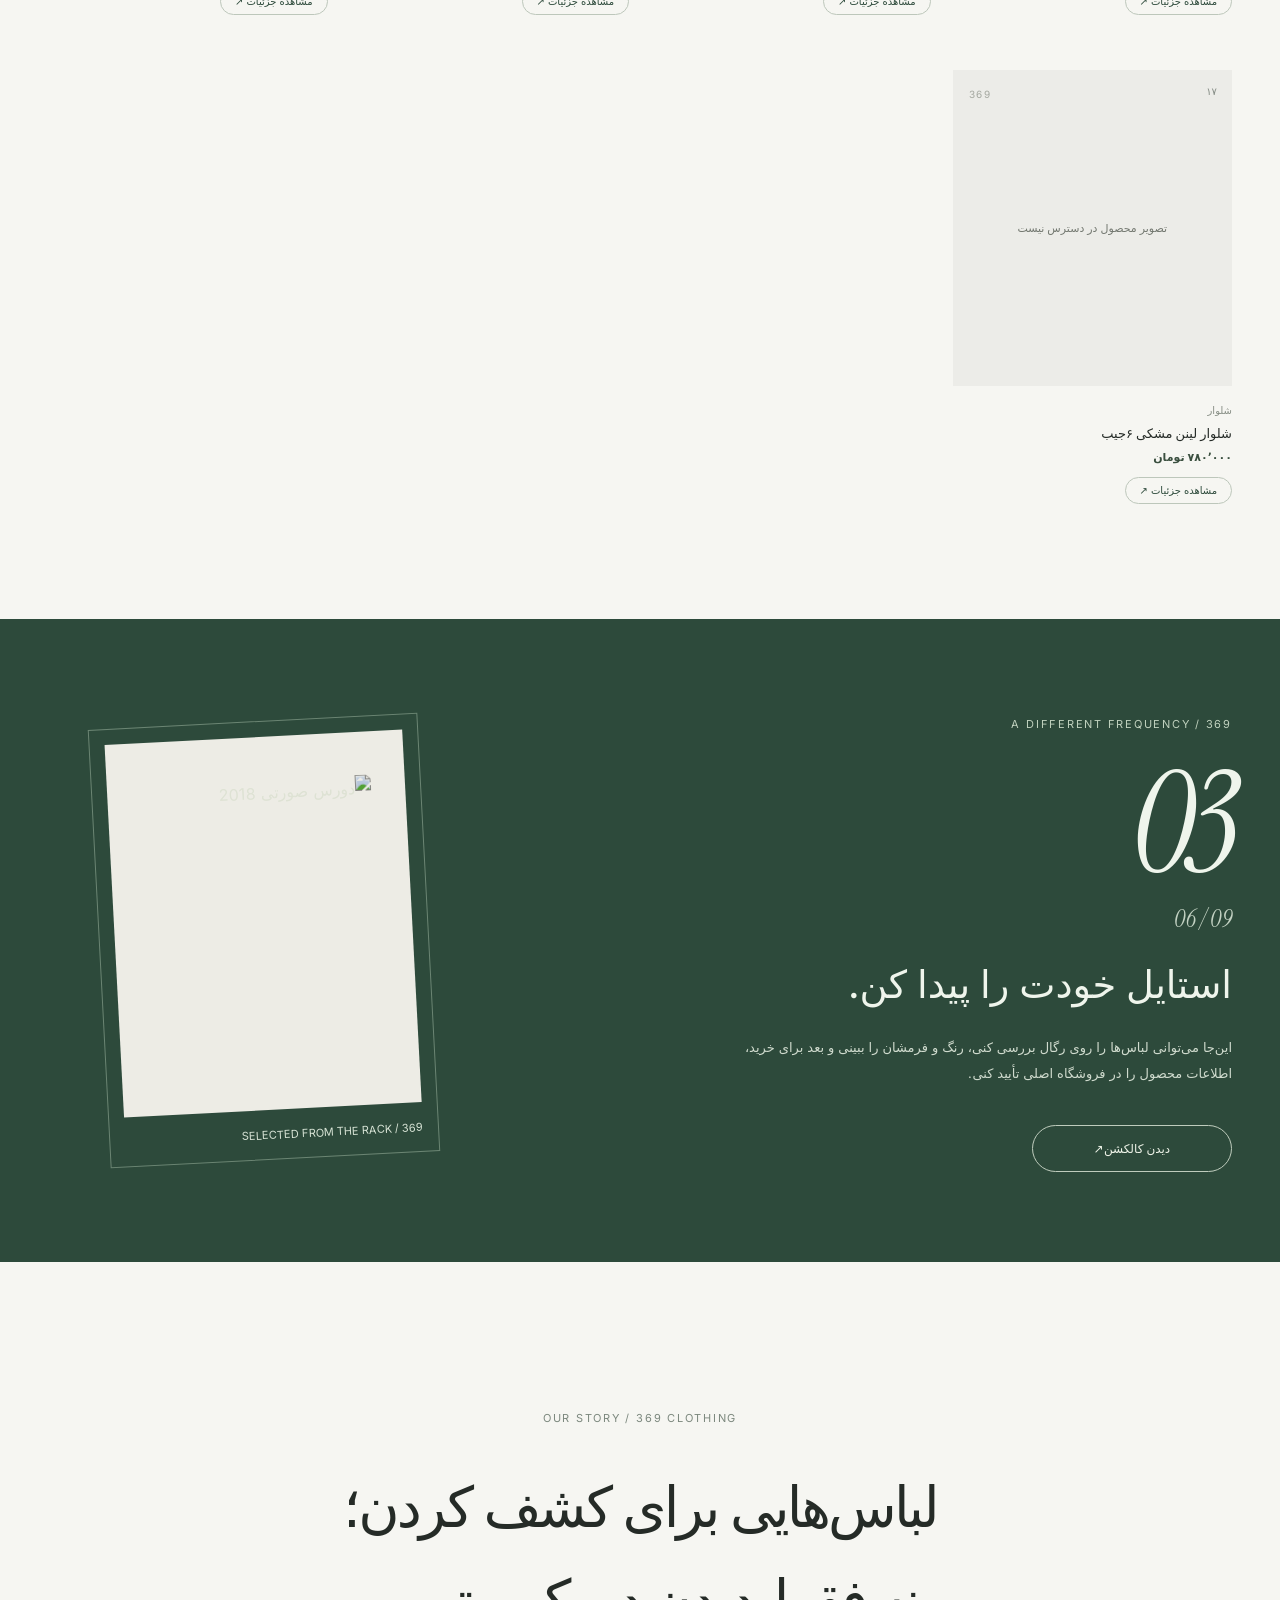
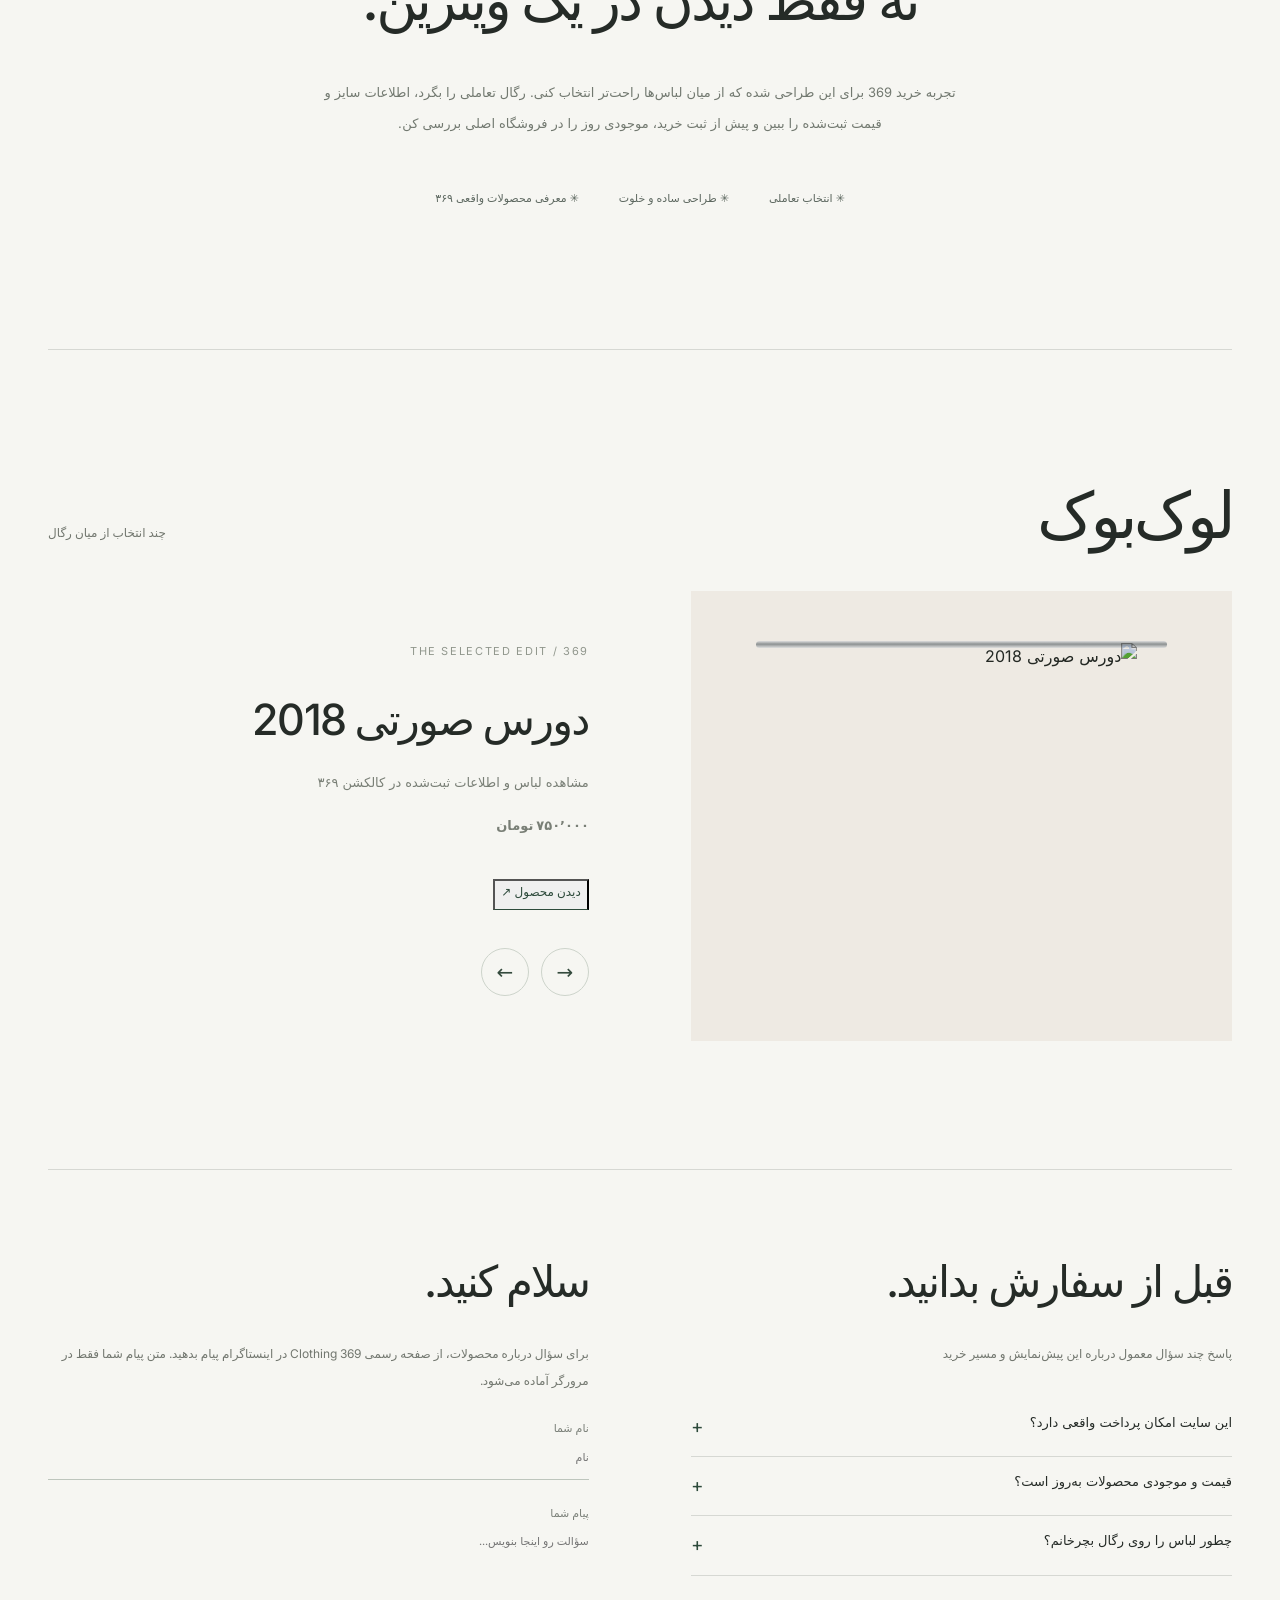
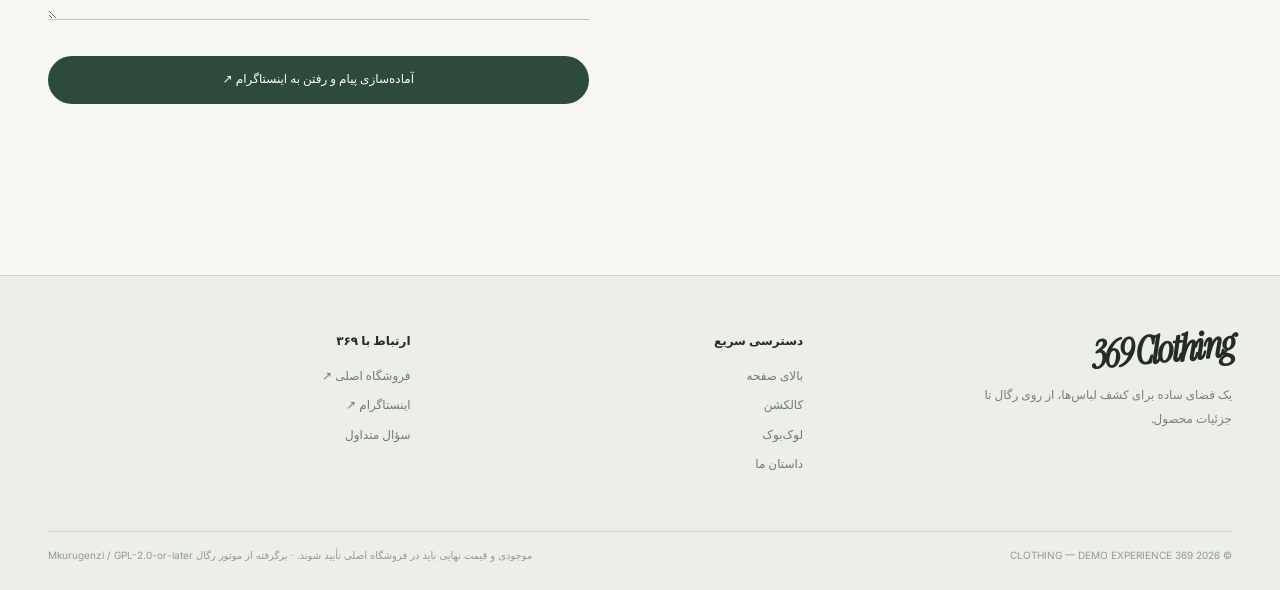
==== commit 05529fad: "feat: Hangline-inspired storefront with interactive 369 rack and product catalog" ====
--- a/public/index.html
+++ b/public/index.html
@@ -1,4 +1,4 @@
-<!doctype html><html lang="fa" dir="rtl"><head><meta charset="utf-8"><meta name="viewport" content="width=device-width,initial-scale=1"><meta name="theme-color" content="#e9e7e2"><meta name="description" content="فروشگاه 369 Clothing - تجربه رگال لباس سه‌بعدی بر پایه موتور Mkurugenzi"><title>369 Clothing | The Rack</title><style>
+<!doctype html><html lang="fa" dir="rtl"><head><meta charset="utf-8"><meta name="viewport" content="width=device-width,initial-scale=1"><meta name="theme-color" content="#f6f6f2"><meta name="description" content="369 Clothing؛ فروشگاه لباس با رگال تعاملی سه‌بعدی، کالکشن واقعی و تجربه انتخاب لباس."><meta property="og:title" content="369 Clothing | رگال لباس‌های ۳۶۹"><meta property="og:description" content="کالکشن ۳۶۹ را روی رگال سه‌بعدی کشف کن."><meta property="og:type" content="website"><meta property="og:url" content="https://369-clothing-rack.nayererohalamini.workers.dev/"><link rel="canonical" href="https://369-clothing-rack.nayererohalamini.workers.dev/"><title>369 Clothing | فروشگاه لباس و رگال سه‌بعدی</title><style>
 /*! Mkurugenzi v2.1.0. Fonts: Inter and Instrument Serif, SIL Open Font License 1.1, self hosted. */
 
 @font-face { font-family: "MKR Inter"; src: url("[data-uri]") format("woff2"); font-weight: 400; font-display: swap; }
@@ -577,13 +577,136 @@
 .mkc-thumb .mkc-photo{width:100%;height:100%;object-fit:contain;filter:url(#mkr-white-key);}
 
 </style><style>
-body{margin:0;background:#dfe8f5;font-family:system-ui,sans-serif;}
-.wrap{max-width:1180px;margin:0 auto;padding:46px 20px 35px;}
-.headnote{text-align:center;font-size:12px;line-height:1.9;color:#35445a;padding:0 12px;margin:0 auto 18px;max-width:1000px;}
-.footnote{max-width:1140px;margin:26px auto;text-align:center;font-size:12px;color:#494e56;line-height:2.3;}
-.footnote a{color:inherit;text-underline-offset:3px;}
-@media(max-width:720px){.wrap{padding:16px 0 20px}.headnote{padding:0 24px}.footnote{padding:0 24px}}
-</style></head><body><svg width="0" height="0" aria-hidden="true" style="position:absolute;overflow:hidden"><defs><filter id="mkr-white-key" color-interpolation-filters="sRGB"><feColorMatrix type="matrix" values="1 0 0 0 0  0 1 0 0 0  0 0 1 0 0  -2 -2 -2 5.35 0" /></filter></defs></svg><main class="wrap"><p class="headnote">کالکشن 369 CLOTHING · روی لباس برو تا از کنار به روبه‌رو بچرخد · برای جزئیات لمس کن · پیش‌نمایش آزمایشی، پرداخت غیرفعال</p><div class="mkr" data-mkr-config='{"title":"369 Clothing / کالکشن","currency":"تومان","ticker":["۳۶۹ کلوثینگ","پوشاک وارداتی و استوک","هر لباس، یک انتخاب","برای دیدن لباس لمس کنید"],"cart":{"currency":"تومان","termsUrl":"https://369clothing.ir","privacyUrl":"https://369clothing.ir"}}'></div><footer class="footnote">عکس‌های اصلی متعلق به محصولات فروشگاه ۳۶۹ هستند و برای نمایش به اینترنت نیاز دارند. نماهای کنار صرفاً چرخش بصری عکس روبه‌رو هستند و عکس واقعی از کنار نیستند. قیمت و موجودی پیش از خرید در <a href="https://369clothing.ir" target="_blank" rel="noopener">فروشگاه اصلی</a> بررسی شوند. <a href="https://www.instagram.com/369.clothing_/" target="_blank" rel="noopener">اینستاگرام ۳۶۹</a></footer></main><script>
+:root{--page:#f6f6f2;--page-2:#f0f0eb;--forest:#2d4a3b;--forest-deep:#263e32;--ink:#252b27;--muted:#72776f;--hair:rgba(35,48,37,.15)}
+*,*::before,*::after{box-sizing:border-box}
+html{scroll-behavior:smooth;scroll-padding-top:100px}
+body{margin:0;background:var(--page);color:var(--ink);font-family:"MKR Inter",system-ui,-apple-system,Tahoma,sans-serif;line-height:1.7;-webkit-font-smoothing:antialiased}
+body.no-scroll{overflow:hidden}
+button,input,textarea{font:inherit}button{cursor:pointer}a{color:inherit;text-decoration:none}button:focus-visible,a:focus-visible,input:focus-visible,textarea:focus-visible{outline:2px solid #648e75;outline-offset:3px}
+img{max-width:100%} .skip{position:absolute;top:-60px;left:12px;background:#fff;padding:8px;z-index:120}.skip:focus{top:10px}
+.container{width:min(1330px,calc(100% - 96px));margin-inline:auto}
+.site-header{width:100%;height:94px;border-bottom:1px solid var(--hair);display:grid;grid-template-columns:1fr auto 1fr;align-items:center;gap:14px;padding-inline:clamp(22px,5vw,72px);position:relative;z-index:12;background:var(--page)}
+.site-header .header-left{justify-self:start;display:flex;align-items:center;gap:22px}.site-header .header-right{justify-self:end;display:flex;gap:20px;align-items:center}
+.brand-sign{font-family:"MKR Serif",Georgia,serif;font-size:clamp(27px,3vw,40px);line-height:1;letter-spacing:-.06em;font-style:italic;font-weight:600;white-space:nowrap;transform:rotate(-5deg)}
+.micro{font-size:10px;font-weight:650;letter-spacing:.10em;color:var(--muted)}
+.header-link{border:none;background:none;color:var(--ink);font-size:12px;padding:8px 0}.header-link:hover,.text-link:hover{color:#698872}
+.bag-top{border:1px solid var(--hair);background:transparent;border-radius:99px;padding:9px 14px;display:flex;gap:10px;align-items:center;font-size:11px;white-space:nowrap}
+.bag-count{font-variant-numeric:tabular-nums;color:white;background:var(--forest);width:18px;height:18px;display:inline-grid;place-items:center;border-radius:50%;font-size:10px}
+.hero{padding-top:clamp(44px,6vw,95px);text-align:center;overflow:hidden}
+.hero-overline{font-size:11px;letter-spacing:.21em;color:#868d83;margin:0 0 18px;font-weight:650}
+.hero h1{font-size:clamp(34px,4.6vw,64px);font-weight:500;letter-spacing:-.057em;line-height:1.4;margin:0 0 4px}
+.hero-lede{color:var(--muted);font-size:13px;max-width:570px;margin:12px auto 0}
+.rack-wrap{width:min(1370px,100%);margin:16px auto 0;position:relative}
+.rack-kicker{display:flex;align-items:center;justify-content:center;gap:14px;color:#777c76;font-size:11px;margin:0 0 4px}
+.rack-kicker i{height:1px;width:26px;background:#989e96}
+.rack-wrap .mkr,.rack-wrap .mkr-detail{--mkr-bg:var(--page);--mkr-bg-2:#f7f6f1;--mkr-paper:#f8f7f3;--mkr-ink:#252b27;--mkr-navy:var(--forest);--mkr-navy-ink:#f6f5ee;--mkr-muted:#7b8079}
+.rack-wrap .mkr-shell{border-radius:0;background:var(--page);background-image:none;box-shadow:none}
+.rack-wrap .mkr-grain{display:none}
+.rack-wrap .mkr-top{display:none}
+.rack-wrap .mkr-tabs{display:flex;padding:14px 18px 4px;gap:8px}
+.rack-wrap .mkr .mkr-tab{border:1px solid #d8dcd6;padding:7px 16px;font-size:11px;letter-spacing:0;background:transparent;color:#5d635d}
+.rack-wrap .mkr .mkr-tab[aria-pressed="true"]{color:#fff;background:var(--forest);border-color:var(--forest)}
+.rack-wrap .mkr-scene{display:block;padding:14px 32px 0}
+.rack-wrap .mkr-wall-empty{display:none}
+.rack-wrap .mkr-railzone{height:calc(var(--railh,470px) + 48px)}
+.rack-wrap .mkr-rod{top:32px}
+.rack-wrap .mkr-rack{padding-top:31px!important}
+.rack-wrap .mkr-under{padding:0 20px 60px;gap:3px}
+.rack-wrap .mkr-pill{border-radius:100px;border:1px solid var(--forest);background:transparent;color:var(--forest);padding:13px 29px;font-size:12px;letter-spacing:0;min-width:172px}
+.rack-wrap .mkr-pill:hover{background:var(--forest);color:#fff}
+.rack-wrap .mkr-ticker{display:none}
+.rack-wrap .mkr-slot .mkr-tag{font-size:11px}
+.rack-stage-note{position:absolute;right:5.2%;bottom:12px;font-size:10px;letter-spacing:.05em;color:#90968e;pointer-events:none}
+.marquee{height:46px;background:var(--forest);color:#e4eae2;display:flex;align-items:center;overflow:hidden;white-space:nowrap;direction:ltr}
+.marquee-track{display:flex;align-items:center;gap:42px;animation:brand-marquee 37s linear infinite;font-size:11px;letter-spacing:.16em;font-weight:550;flex-shrink:0}
+.marquee-track b{font-size:10px;font-weight:400;opacity:.7}
+@keyframes brand-marquee{to{transform:translateX(-50%)}}
+.shop-section{padding-top:clamp(85px,10vw,154px);padding-bottom:clamp(80px,9vw,134px)}
+.section-head{display:flex;align-items:end;justify-content:space-between;gap:30px;margin-bottom:28px}
+.section-head .section-name{display:flex;align-items:center;gap:20px}.section-head h2{font-size:clamp(37px,5vw,68px);line-height:1.15;letter-spacing:-.06em;font-weight:500;margin:0}
+.section-sub{font-size:12px;color:var(--muted);padding-bottom:8px;max-width:340px;text-align:left}
+.filterbar{display:flex;flex-wrap:wrap;gap:8px;align-items:center;margin-bottom:27px;justify-content:flex-start}
+.filter-button{border:1px solid #d7dcd3;border-radius:999px;padding:9px 17px;color:#6e756d;background:none;font-size:11px;transition:all .2s}
+.filter-button[aria-pressed="true"]{background:var(--forest);color:#fff;border-color:var(--forest)}
+.filter-button:hover{border-color:var(--forest)}
+.product-grid{display:grid;grid-template-columns:repeat(4,minmax(0,1fr));gap:55px 22px}
+.product-card{min-width:0}.product-open{display:block;border:0;background:none;width:100%;text-align:right;color:inherit;padding:0}
+.product-image{position:relative;display:grid;place-items:center;aspect-ratio:1/1.13;overflow:hidden;background:#ecece8}
+.product-image::after{content:'369';font-size:10px;letter-spacing:.17em;position:absolute;top:16px;left:16px;color:#858a80;opacity:.7}
+.product-image img{width:90%;height:89%;object-fit:contain;mix-blend-mode:multiply;transition:transform .65s cubic-bezier(.18,.75,.28,1)}
+.product-open:hover img,.product-open:focus-visible img{transform:scale(1.07)}
+.product-number{position:absolute;right:15px;top:13px;font-size:10px;color:#848b84}
+.product-info{padding-top:16px;display:flex;flex-direction:column;gap:2px}.product-category{font-size:10px;color:#878e85}.product-title{font-weight:500;font-size:13px;line-height:1.9;min-height:25px}.product-price{font-weight:550;font-size:11px;color:#3a4f3f}
+.product-actions{margin-top:10px;display:flex;gap:8px}.product-detail{padding:4px 14px;border:1px solid #bdc7bb;border-radius:99px;font-size:10px;color:var(--forest);background:transparent;transition:background .2s}.product-detail:hover{background:#e2e9df}
+.product-image .fallback-badge{display:none;text-align:center;font-size:11px;color:var(--muted);padding:20px}.product-image.image-unavailable img{display:none}.product-image.image-unavailable .fallback-badge{display:block}
+.drop-panel{background:var(--forest);color:#eff5ec;position:relative;overflow:hidden;padding:clamp(50px,7vw,110px) 0}
+.drop-inner{display:grid;grid-template-columns:minmax(0,1.2fr) minmax(290px,.8fr);gap:clamp(50px,8vw,140px);align-items:center}
+.drop-overline{color:#c0d1be;font-size:11px;letter-spacing:.16em}.drop-numbers{font-family:"MKR Serif",Georgia,serif;font-size:clamp(73px,11vw,180px);line-height:.9;font-weight:400;letter-spacing:-.06em;direction:ltr;text-align:right;white-space:nowrap;margin:26px 0 20px}
+.drop-numbers small{font-family:inherit;font-size:.18em;color:#c3d2c3;letter-spacing:0;display:block;margin-top:20px}
+.drop-title{font-size:clamp(23px,3vw,41px);font-weight:500;line-height:1.75;margin:0 0 16px}.drop-desc{max-width:520px;font-size:13px;color:#d0dbce;line-height:2}
+.outline-button{display:inline-flex;align-items:center;justify-content:center;border:1px solid #bfccbd;color:#eef3e8;background:transparent;border-radius:80px;min-width:200px;min-height:47px;padding:12px 24px;font-size:12px;margin-top:26px;transition:background .2s,color .2s}.outline-button:hover{background:#e9f0e6;color:var(--forest)}
+.drop-feature{max-width:330px;justify-self:center;width:100%;border:1px solid #6b8573;padding:15px;transform:rotate(-3deg)}.drop-feature-frame{background:#edece5;aspect-ratio:4/5;display:grid;place-items:center;padding:24px}.drop-feature-frame img{height:88%;width:92%;object-fit:contain;mix-blend-mode:multiply}.drop-label{font-size:11px;color:#d7e3d5;margin-top:16px}
+.manifesto{padding:clamp(90px,11vw,155px) 0;border-bottom:1px solid var(--hair);text-align:center}.manifesto small{font-size:11px;letter-spacing:.16em;color:#7c887e}.manifesto h2{font-size:clamp(32px,4.4vw,64px);font-weight:500;line-height:1.66;letter-spacing:-.05em;max-width:950px;margin:30px auto}.manifesto p{max-width:640px;margin:0 auto;color:#727970;font-size:13px;line-height:2.4}.manifesto-points{display:flex;justify-content:center;flex-wrap:wrap;gap:20px 40px;margin-top:50px;font-size:11px;color:#5c675f}
+.lookbook{padding:clamp(90px,10vw,140px) 0}.lookbook-stage{position:relative;display:grid;grid-template-columns:1fr 1fr;align-items:center;gap:clamp(25px,8vw,110px);margin-top:40px}
+.lookbook-image{min-height:450px;position:relative;background:#eeeae3;display:grid;place-items:center;overflow:hidden}.lookbook-image:before{content:"";position:absolute;left:12%;right:12%;top:11%;height:7px;background:linear-gradient(#ddd,#8d9292 45%,#dfe0df);border-radius:12px}.lookbook-image img{width:65%;height:77%;object-fit:contain;mix-blend-mode:multiply;transition:opacity .28s,transform .4s}
+.lookbook-copy{max-width:450px}.lookbook-copy small{color:#91978d;font-size:11px;letter-spacing:.15em}.lookbook-copy h3{font-size:clamp(27px,3.5vw,43px);line-height:1.6;font-weight:500;letter-spacing:-.04em;margin:22px 0 14px}.lookbook-copy p{font-size:13px;line-height:2.3;color:#797f76}.lookbook-price{color:var(--forest);font-weight:600;margin:12px 0;font-size:13px}
+.lookbook-nav{display:flex;gap:12px;margin-top:38px}.lookbook-nav button{border:1px solid #cdd4cb;border-radius:99px;background:transparent;color:#344a3d;width:48px;height:48px;font-size:20px;transition:background .2s}.lookbook-nav button:hover{background:#e0e9e0}
+.lookbook-view{display:inline-block;margin-top:26px;border-bottom:1px solid var(--forest);padding-bottom:7px;font-size:12px;color:var(--forest)}
+.faq-contact{display:grid;grid-template-columns:1fr 1fr;gap:clamp(50px,8vw,120px);padding:75px 0 130px;border-top:1px solid var(--hair)}
+.faq-contact h2{font-size:clamp(31px,3.4vw,48px);font-weight:500;letter-spacing:-.05em;margin:0 0 22px}.small-muted{font-size:12px;color:var(--muted);line-height:2.2}
+.faq-list{margin-top:30px}.faq-list details{border-bottom:1px solid var(--hair);padding:13px 0}.faq-list summary{cursor:pointer;font-size:13px;list-style:none;display:flex;justify-content:space-between;gap:20px}.faq-list summary::-webkit-details-marker{display:none}.faq-list summary:after{content:'+';font-size:19px;color:var(--forest)}.faq-list details[open] summary:after{content:'−'}.faq-list details p{font-size:12px;color:var(--muted);line-height:2;padding-top:8px}
+.form-fields{margin-top:25px}.field{display:block;font-size:11px;color:#7b8079;margin:24px 0 0}.field input,.field textarea{width:100%;border:none;border-bottom:1px solid #bec6bd;background:transparent;resize:vertical;outline:none;padding:10px 0 12px;color:#223c2c;border-radius:0}.field input:focus,.field textarea:focus{border-color:var(--forest)}.send-button{width:100%;min-height:48px;border:none;border-radius:99px;background:var(--forest);color:#fff;font-size:12px;margin-top:30px;cursor:pointer}.send-button:hover{background:#1f372b}.form-status{font-size:11px;color:var(--forest);min-height:20px;margin-top:10px}
+.footer{background:#eceee9;border-top:1px solid var(--hair);padding:55px 0 26px}.footer-main{display:grid;grid-template-columns:1.1fr 1fr 1fr;gap:30px}.footer-brand .brand-sign{display:inline-block}.footer-brand p{color:#7a8079;font-size:12px;line-height:2;max-width:270px}.footer h4{font-size:12px;font-weight:600;margin:0 0 15px}.footer nav{display:grid;justify-items:start;gap:9px}.footer a{font-size:12px;color:#737c74}.footer a:hover{color:var(--forest)}.footer-bottom{margin-top:56px;padding-top:15px;border-top:1px solid var(--hair);display:flex;gap:20px;justify-content:space-between;flex-wrap:wrap;font-size:10px;color:#929992}
+@media(max-width:900px){.container{width:min(100% - 50px,1200px)}.product-grid{grid-template-columns:repeat(2,minmax(0,1fr));gap:44px 20px}.drop-inner{gap:25px}.site-header{height:80px}.rack-wrap .mkr-scene{padding-inline:10px}}
+@media(max-width:650px){.container{width:calc(100% - 38px)}.site-header{height:70px;padding-inline:20px}.brand-sign{font-size:29px}.site-header .header-left{gap:8px}.site-header .header-left .micro{display:none}.site-header .header-right{gap:12px}.header-link{font-size:11px}.bag-top{font-size:10px;padding:6px 10px}.hero{padding-top:52px}.hero h1{font-size:29px}.hero-lede{font-size:11px;max-width:320px}.rack-kicker{font-size:10px}.rack-wrap .mkr-tabs{padding:12px 13px 8px;justify-content:center}.rack-wrap .mkr .mkr-tab{padding:6px 10px;font-size:10px}.rack-wrap .mkr-scene{padding:6px 0 0}.rack-wrap .mkr-railzone{height:calc(var(--railh,380px) + 30px)}.rack-wrap .mkr-under{padding-bottom:47px}.rack-stage-note{display:none}.marquee{height:39px}.shop-section{padding-top:82px;padding-bottom:80px}.section-head{align-items:start;margin-bottom:22px}.section-head h2{font-size:43px}.section-sub{font-size:10px;padding-top:10px;max-width:140px}.filterbar{gap:6px;margin-bottom:24px}.filter-button{padding:7px 12px;font-size:10px}.product-grid{gap:36px 13px}.product-image{aspect-ratio:1/1.10}.product-number{right:8px;top:8px}.product-image:after{left:7px;top:8px;font-size:8px}.product-info{padding-top:9px}.product-title{font-size:11px;line-height:1.6;min-height:36px}.product-category,.product-price{font-size:10px}.product-detail{font-size:9px;padding:3px 12px}.drop-inner{display:flex;flex-direction:column;align-items:stretch;gap:35px}.drop-numbers{font-size:104px;margin:23px 0}.drop-title{font-size:27px}.drop-feature{justify-self:center;width:74%;max-width:270px;align-self:center}.manifesto{padding:90px 0}.manifesto h2{font-size:34px}.manifesto-points{gap:13px 19px}.lookbook{padding:95px 0}.lookbook-stage{grid-template-columns:1fr;gap:29px}.lookbook-image{min-height:380px}.lookbook-copy h3{font-size:31px;margin-top:12px}.lookbook-nav{margin-top:19px}.faq-contact{grid-template-columns:1fr;gap:70px;padding:70px 0 95px}.footer-main{grid-template-columns:1fr 1fr}.footer-brand{grid-column:span 2}.footer-bottom{margin-top:40px}}
+@media(prefers-reduced-motion:reduce){html{scroll-behavior:auto}.product-image img,.marquee-track,.lookbook-image img{animation:none;transition:none}}
+</style></head><body><a class="skip" href="#collection">رفتن به محصولات</a>
+<header class="site-header">
+  <div class="header-left"><span class="micro">EST. 369 / CLOTHING</span><a class="header-link" href="#story">درباره ما</a></div>
+  <a class="brand-sign" href="#top" aria-label="صفحه اصلی 369 Clothing" dir="ltr">369 Clothing</a>
+  <div class="header-right"><a class="header-link" href="#collection">فروشگاه</a><button class="bag-top" id="headerBag" type="button" aria-label="مشاهده سبد آزمایشی">سبد <span class="bag-count" id="headerBagCount">۰</span></button></div>
+</header>
+<main id="top">
+ <section class="hero" aria-labelledby="hero-title">
+   <p class="hero-overline">A NEW WAY TO WEAR / 369</p>
+   <h1 id="hero-title">لباس‌ها را از نزدیک کشف کنید.</h1>
+   <p class="hero-lede">از بین رگال انتخاب کن، لباس را بچرخان و جزئیاتش را ببین.</p>
+   <div class="rack-wrap"><div class="rack-kicker" aria-hidden="true"><i></i> THE INTERACTIVE RACK <i></i></div>
+    <div class="mkr" data-mkr-config='{"title":"369 Clothing / کالکشن","currency":"تومان","ticker":["369 CLOTHING","EXPLORE THE RACK","WEAR YOUR FREQUENCY"],"cart":{"currency":"تومان","termsUrl":"https://369clothing.ir","privacyUrl":"https://369clothing.ir"}}'></div>
+    <span class="rack-stage-note">۳۶۹ / لمس کن و بچرخان</span>
+   </div>
+ </section>
+ <div class="marquee" aria-hidden="true"><div class="marquee-track"><span>369 CLOTHING</span><b>✳</b><span>INTERACTIVE WARDROBE</span><b>✳</b><span>CURATED EVERYDAY PIECES</span><b>✳</b><span>369 CLOTHING</span><b>✳</b><span>INTERACTIVE WARDROBE</span><b>✳</b><span>CURATED EVERYDAY PIECES</span><b>✳</b></div></div>
+ <section class="container shop-section" id="collection" aria-labelledby="shop-title">
+  <div class="section-head"><div class="section-name"><h2 id="shop-title">رگال</h2><span class="micro" id="productCount">۱۷ آیتم منتخب</span></div><span class="section-sub">هر لباس یک انتخاب تازه است؛ برای دیدن جزئیات لمس کنید.</span></div>
+  <div class="filterbar" role="group" aria-label="فیلتر محصولات">
+   <button class="filter-button" type="button" data-filter="all" aria-pressed="true">همه</button>
+   <button class="filter-button" type="button" data-filter="tee" aria-pressed="false">تیشرت</button>
+   <button class="filter-button" type="button" data-filter="crew" aria-pressed="false">دورس</button>
+   <button class="filter-button" type="button" data-filter="qzip" aria-pressed="false">نیم‌زیپ</button>
+   <button class="filter-button" type="button" data-filter="jacket" aria-pressed="false">پیراهن</button>
+   <button class="filter-button" type="button" data-filter="pants" aria-pressed="false">شلوار</button>
+  </div>
+  <div class="product-grid" id="productGrid" aria-live="polite"></div>
+ </section>
+ <section class="drop-panel" id="drop" aria-labelledby="drop-title"><div class="container drop-inner">
+  <div class="drop-copy"><span class="drop-overline">A DIFFERENT FREQUENCY / 369</span><div class="drop-numbers" aria-label="۳ ۶ ۹">03 <small>06 / 09</small></div><h2 class="drop-title" id="drop-title">استایل خودت را پیدا کن.</h2><p class="drop-desc">این‌جا می‌توانی لباس‌ها را روی رگال بررسی کنی، رنگ و فرمشان را ببینی و بعد برای خرید، اطلاعات محصول را در فروشگاه اصلی تأیید کنی.</p><a href="#collection" class="outline-button">دیدن کالکشن <span aria-hidden="true">↗</span></a></div>
+  <div class="drop-feature"><div class="drop-feature-frame"><img id="dropImage" alt="محصول منتخب 369 Clothing" loading="lazy"></div><div class="drop-label">369 / SELECTED FROM THE RACK</div></div>
+ </div></section>
+ <section class="container manifesto" id="story"><small>OUR STORY / 369 CLOTHING</small><h2>لباس‌هایی برای کشف کردن؛<br>نه فقط دیدن در یک ویترین.</h2><p>تجربه خرید 369 برای این طراحی شده که از میان لباس‌ها راحت‌تر انتخاب کنی. رگال تعاملی را بگرد، اطلاعات سایز و قیمت ثبت‌شده را ببین و پیش از ثبت خرید، موجودی روز را در فروشگاه اصلی بررسی کن.</p><div class="manifesto-points"><span>✳ انتخاب تعاملی</span><span>✳ طراحی ساده و خلوت</span><span>✳ معرفی محصولات واقعی ۳۶۹</span></div></section>
+ <section class="container lookbook" id="lookbook" aria-labelledby="lookbook-heading"><div class="section-head"><h2 id="lookbook-heading">لوک‌بوک</h2><span class="section-sub">چند انتخاب از میان رگال</span></div><div class="lookbook-stage">
+  <div class="lookbook-image"><img id="lookbookImage" alt="محصول منتخب از کالکشن ۳۶۹" loading="lazy"></div>
+  <div class="lookbook-copy"><small>THE SELECTED EDIT / 369</small><h3 id="lookbookName"></h3><p id="lookbookDescription">هر لباس را جداگانه بررسی کن و برای دیدن جزئیات، روی مشاهده محصول بزن.</p><p id="lookbookPrice" class="lookbook-price"></p><button id="lookbookView" class="lookbook-view" type="button">دیدن محصول ↗</button><div class="lookbook-nav"><button type="button" id="lookbookPrev" aria-label="محصول قبلی">→</button><button type="button" id="lookbookNext" aria-label="محصول بعدی">←</button></div></div>
+ </div></section>
+ <section class="container faq-contact" id="contact"><div class="faq"><h2>قبل از سفارش بدانید.</h2><p class="small-muted">پاسخ چند سؤال معمول درباره این پیش‌نمایش و مسیر خرید</p><div class="faq-list">
+  <details><summary>این سایت امکان پرداخت واقعی دارد؟</summary><p>خیر؛ سبد خرید در این نسخه آزمایشی است و پرداخت یا ثبت سفارش واقعی انجام نمی‌شود. برای خرید به سایت اصلی 369 Clothing مراجعه کنید.</p></details>
+  <details><summary>قیمت و موجودی محصولات به‌روز است؟</summary><p>قیمت‌ها بر اساس اطلاعات ثبت‌شده در کاتالوگ هستند. قبل از خرید، قیمت، سایز و موجودی را در فروشگاه اصلی استعلام کنید.</p></details>
+  <details><summary>چطور لباس را روی رگال بچرخانم؟</summary><p>روی دسکتاپ نشانگر را روی لباس ببرید و برای جزئیات کلیک کنید. در موبایل روی لباس ضربه بزنید تا نمای محصول باز شود.</p></details>
+ </div></div><div class="contact-copy"><h2>سلام کنید.</h2><p class="small-muted">برای سؤال درباره محصولات، از صفحه رسمی 369 Clothing در اینستاگرام پیام بدهید. متن پیام شما فقط در مرورگر آماده می‌شود.</p><form id="contactForm" class="form-fields"><label class="field">نام شما<input id="contactName" name="name" autocomplete="name" placeholder="نام" required maxlength="80"></label><label class="field">پیام شما<textarea id="contactMessage" name="message" placeholder="سؤالت رو اینجا بنویس..." rows="4" required maxlength="1000"></textarea></label><button class="send-button" type="submit">آماده‌سازی پیام و رفتن به اینستاگرام ↗</button><p class="form-status" role="status" id="formStatus"></p></form></div></section>
+</main>
+<footer class="footer"><div class="container"><div class="footer-main"><div class="footer-brand"><div class="brand-sign" dir="ltr">369 Clothing</div><p>یک فضای ساده برای کشف لباس‌ها، از روی رگال تا جزئیات محصول.</p></div><div><h4>دسترسی سریع</h4><nav><a href="#top">بالای صفحه</a><a href="#collection">کالکشن</a><a href="#lookbook">لوک‌بوک</a><a href="#story">داستان ما</a></nav></div><div><h4>ارتباط با ۳۶۹</h4><nav><a href="https://369clothing.ir" target="_blank" rel="noopener noreferrer">فروشگاه اصلی ↗</a><a href="https://instagram.com/369.clothing_" target="_blank" rel="noopener noreferrer">اینستاگرام ↗</a><a href="#contact">سؤال متداول</a></nav></div></div><div class="footer-bottom"><span>© 2026 369 CLOTHING — DEMO EXPERIENCE</span><span>موجودی و قیمت نهایی باید در فروشگاه اصلی تأیید شوند. · برگرفته از موتور رگال Mkurugenzi / GPL-2.0-or-later</span></div></div></footer>
+<svg width="0" height="0" aria-hidden="true" style="position:absolute;overflow:hidden"><defs><filter id="mkr-white-key" color-interpolation-filters="sRGB"><feColorMatrix type="matrix" values="1 0 0 0 0  0 1 0 0 0  0 0 1 0 0  0 0 0 1 0  -2 -2 -2 5.35 0"/></filter></defs></svg>
+<script>
 /* 369 Clothing catalog: real publicly listed items; no original Mkurugenzi photos or atlas.
 Snapshot checked 2026-10-14. Inventory/prices require revalidation before live checkout.
 Photos: owner-hosted 369clothing.ir public WordPress media. */
@@ -2030,7 +2153,7 @@
   function boot() {
     document.querySelectorAll('.mkr[data-mkr-config]:not([data-mkr-ready])').forEach(function (root) {
       root.setAttribute('data-mkr-ready', '');
-      new Rack(root);
+      root.__rack = new Rack(root);
     });
   }
   // Small cut-out for the bag, matched by garment and colourway
@@ -2047,4 +2170,74 @@
   else boot();
 })();
 
+</script><script>
+/* 369 × Hangline visual shell. The Mkurugenzi rack animation engine above remains in place. */
+(function () {
+ 'use strict';
+ var products = window.MKR_FALLBACK_PRODUCTS || [];
+ var grid = document.getElementById('productGrid');
+ var count = document.getElementById('productCount');
+ var rackRoot = document.querySelector('.mkr[data-mkr-config]');
+ var nf = new Intl.NumberFormat('fa-IR');
+ var filter = 'all';
+ var typeNames = {tee:'تیشرت',crew:'دورس',qzip:'نیم‌زیپ',jacket:'پیراهن',pants:'شلوار'};
+ function make(tag, cls, value) { var e = document.createElement(tag); if(cls)e.className=cls;if(value!==undefined)e.textContent=value; return e; }
+ function money(n){return nf.format(n)+' تومان';}
+ function image(p, label, eager){
+   var im=document.createElement('img');im.src=p.image; im.alt=label||p.name;im.loading=eager?'eager':'lazy';im.decoding='async';
+   im.addEventListener('error',function(){var box=im.closest('.product-image');if(box)box.classList.add('image-unavailable');});
+   return im;
+ }
+ function openProduct(p, opener){
+   var r=rackRoot&&rackRoot.__rack;
+   if(!r){window.open(p.storeSearch||p.url,'_blank','noopener');return;}
+   for(var j=0;j<r.rails.length;j++){
+     var k=r.rails[j].items.findIndex(function(x){return x.key===p.key;});
+     if(k>=0){r.setRail(j);r.openDetail('rail',k,opener||document.activeElement);return;}
+   }
+   window.open(p.storeSearch||p.url,'_blank','noopener');
+ }
+ function render(){
+   grid.replaceChildren();var shown=products.filter(function(p){return filter==='all'||p.type===filter;});
+   count.textContent=nf.format(shown.length)+' آیتم منتخب';
+   shown.forEach(function(p,i){
+     var card=make('article','product-card');
+     var btn=make('button','product-open');btn.type='button';btn.setAttribute('aria-label','نمایش جزئیات '+p.name);
+     var box=make('div','product-image');box.appendChild(image(p,p.name,i<2));
+     box.appendChild(make('span','product-number',nf.format(i+1).padStart(2,'۰')));
+     box.appendChild(make('span','fallback-badge','تصویر محصول در دسترس نیست'));
+     var info=make('div','product-info');info.appendChild(make('span','product-category',p.category||typeNames[p.type]||'369'));
+     info.appendChild(make('strong','product-title',p.name));info.appendChild(make('span','product-price',money(p.price)));
+     btn.append(box,info);btn.addEventListener('click',function(){openProduct(p,btn);});card.appendChild(btn);
+     var actions=make('div','product-actions');var more=make('button','product-detail','مشاهده جزئیات ↗');more.type='button';more.addEventListener('click',function(){openProduct(p,more)});actions.appendChild(more);card.appendChild(actions);grid.appendChild(card);
+   });
+ }
+ document.querySelectorAll('.filter-button').forEach(function(btn){btn.addEventListener('click',function(){filter=btn.dataset.filter;document.querySelectorAll('.filter-button').forEach(function(b){b.setAttribute('aria-pressed',String(b===btn));});render();});});
+ render();
+ var bag=document.getElementById('headerBag');
+ bag.addEventListener('click',function(){var r=rackRoot.__rack;if(r&&r.cart)r.cart.open('bag');else document.getElementById('collection').scrollIntoView({behavior:'smooth'});});
+ function syncCart(e){document.getElementById('headerBagCount').textContent=nf.format(e.detail&&e.detail.count||0);}
+ document.addEventListener('mkr:cart',syncCart);
+ if(rackRoot.__rack&&rackRoot.__rack.cart)document.getElementById('headerBagCount').textContent=nf.format(rackRoot.__rack.cart.count());
+ var highlighted=[...products.filter(function(p){return p.type==='crew'||p.type==='qzip'}), ...products.filter(function(p){return p.type==='tee'})];
+ var drop=highlighted[0]||products[0];if(drop){var dropImg=document.getElementById('dropImage');dropImg.src=drop.image;dropImg.alt=drop.name;}
+ var lookbookIndex=0;
+ function renderLookbook(){var p=highlighted[lookbookIndex];if(!p)return;
+   var im=document.getElementById('lookbookImage');im.src=p.image;im.alt=p.name;
+   document.getElementById('lookbookName').textContent=p.name;
+   document.getElementById('lookbookPrice').textContent=money(p.price);
+   document.getElementById('lookbookDescription').textContent=p.measurements||'مشاهده لباس و اطلاعات ثبت‌شده در کالکشن ۳۶۹';
+ }
+ document.getElementById('lookbookPrev').addEventListener('click',function(){lookbookIndex=(lookbookIndex-1+highlighted.length)%highlighted.length;renderLookbook();});
+ document.getElementById('lookbookNext').addEventListener('click',function(){lookbookIndex=(lookbookIndex+1)%highlighted.length;renderLookbook();});
+ document.getElementById('lookbookView').addEventListener('click',function(){openProduct(highlighted[lookbookIndex],this);});
+ renderLookbook();
+ document.getElementById('contactForm').addEventListener('submit',function(e){
+   e.preventDefault();var n=document.getElementById('contactName').value.trim(),m=document.getElementById('contactMessage').value.trim();if(!n||!m)return;
+   var msg='سلام، من '+n+' هستم.\n'+m;var status=document.getElementById('formStatus');
+   if(navigator.clipboard&&navigator.clipboard.writeText){navigator.clipboard.writeText(msg).then(function(){status.textContent='پیامت کپی شد. در اینستاگرام ۳۶۹ آن را ارسال کن.';}).catch(function(){status.textContent='اینستاگرام باز شد؛ لطفاً پیامت را آنجا وارد کن.';});}
+   else status.textContent='اینستاگرام باز شد؛ لطفاً پیامت را آنجا وارد کن.';
+   window.open('https://www.instagram.com/369.clothing_/','_blank','noopener,noreferrer');
+ });
+})();
 </script></body></html>
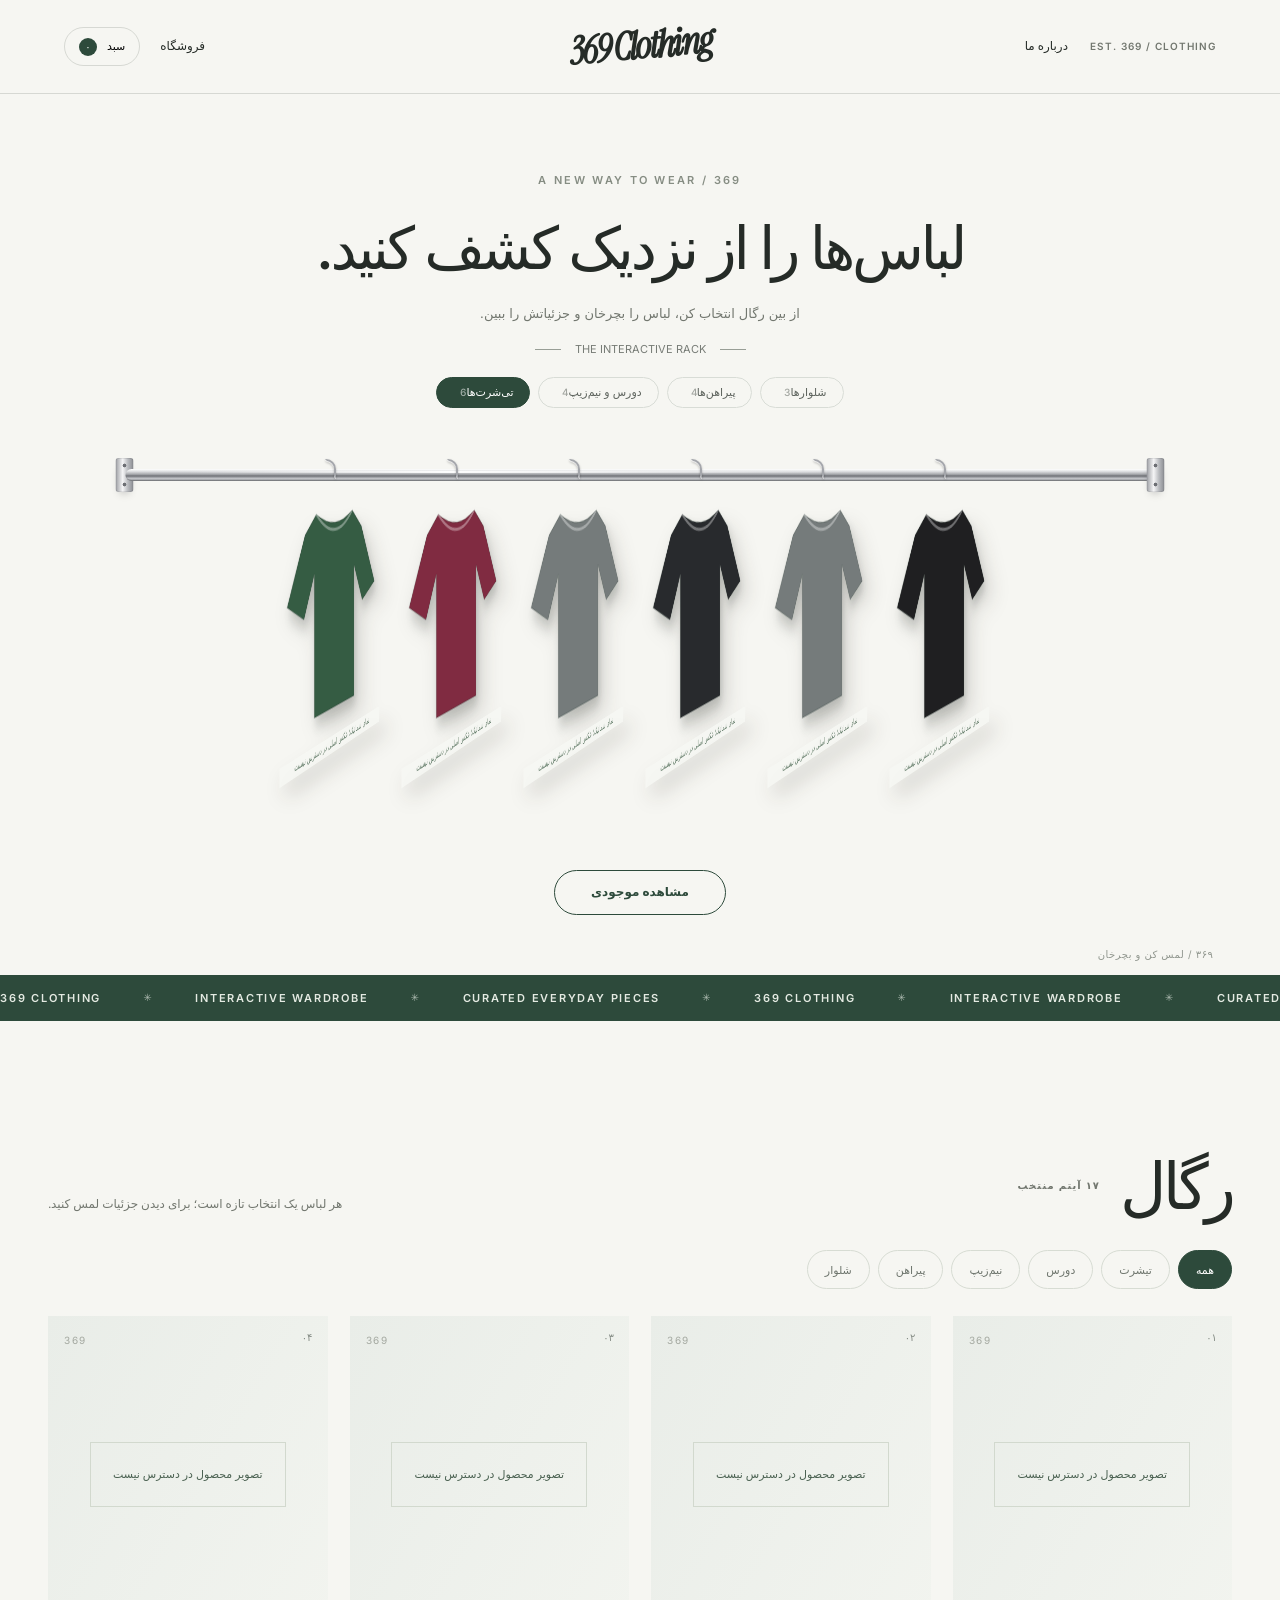
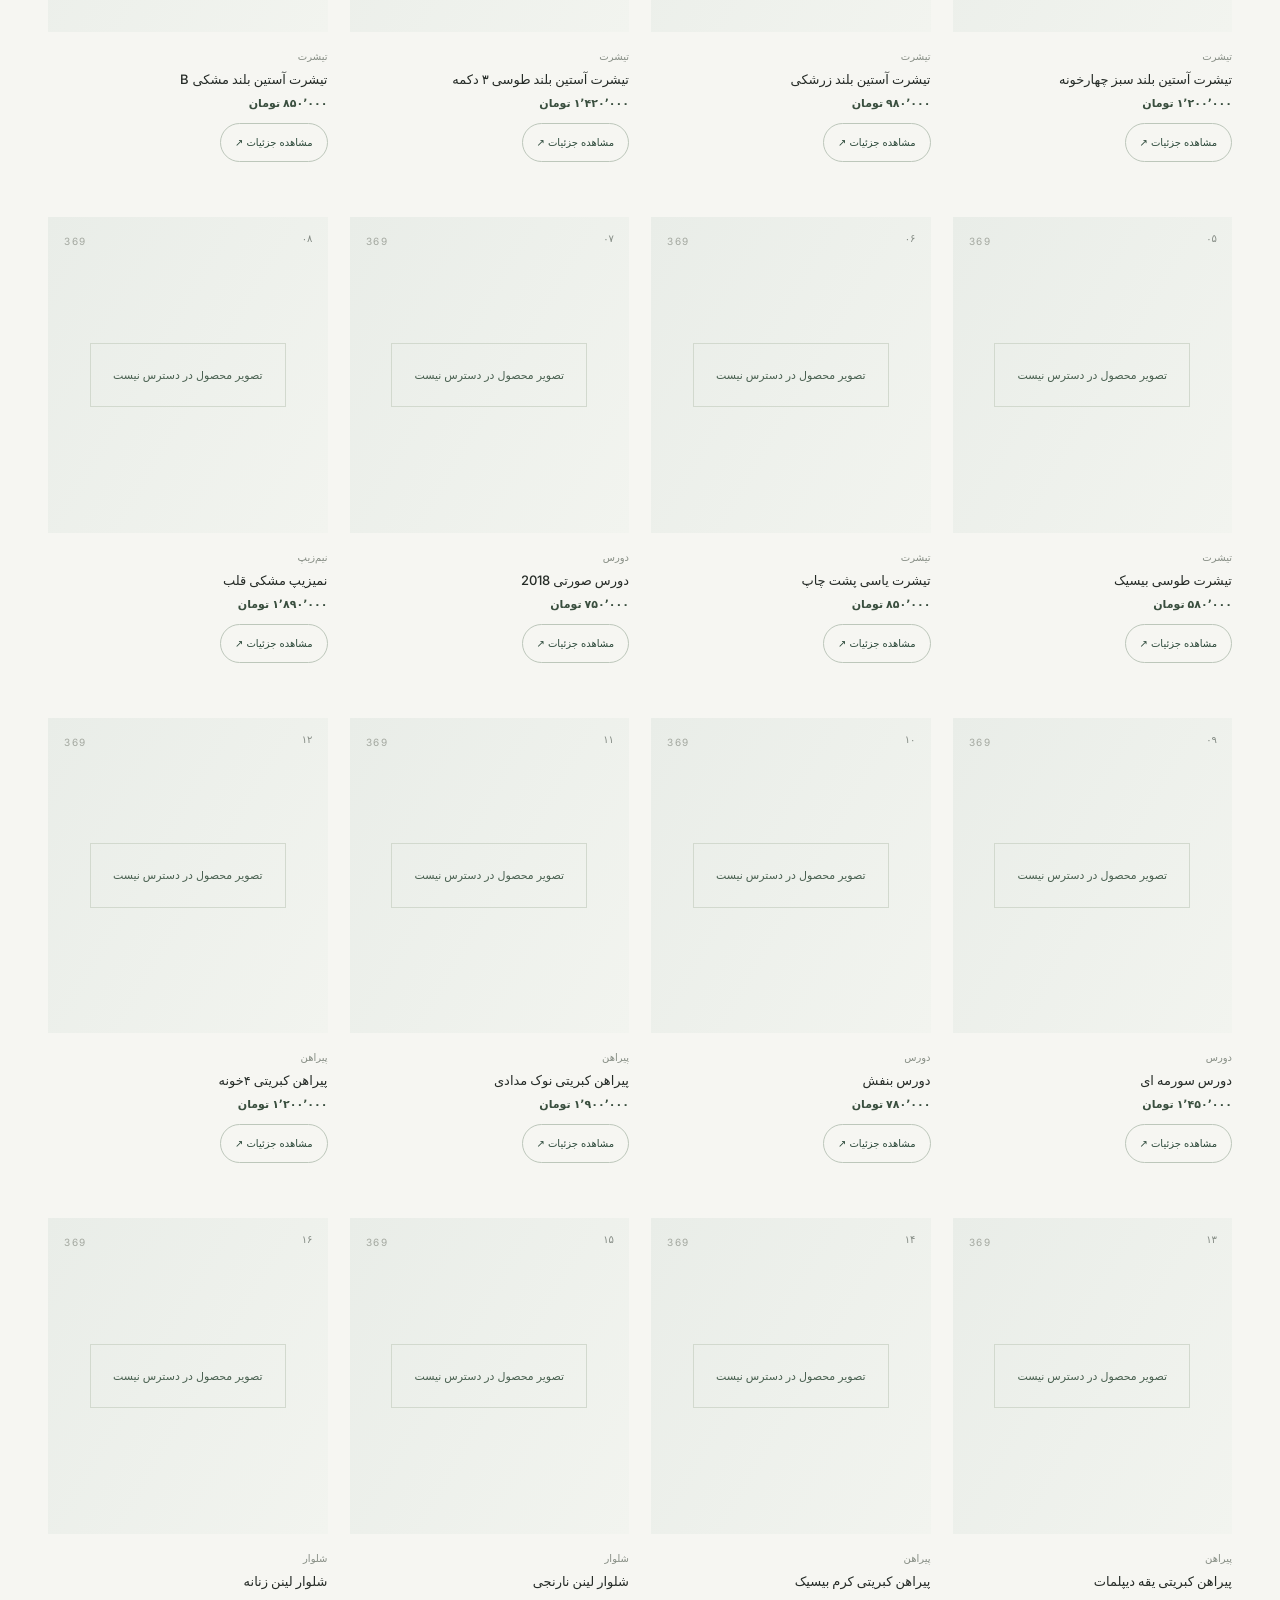
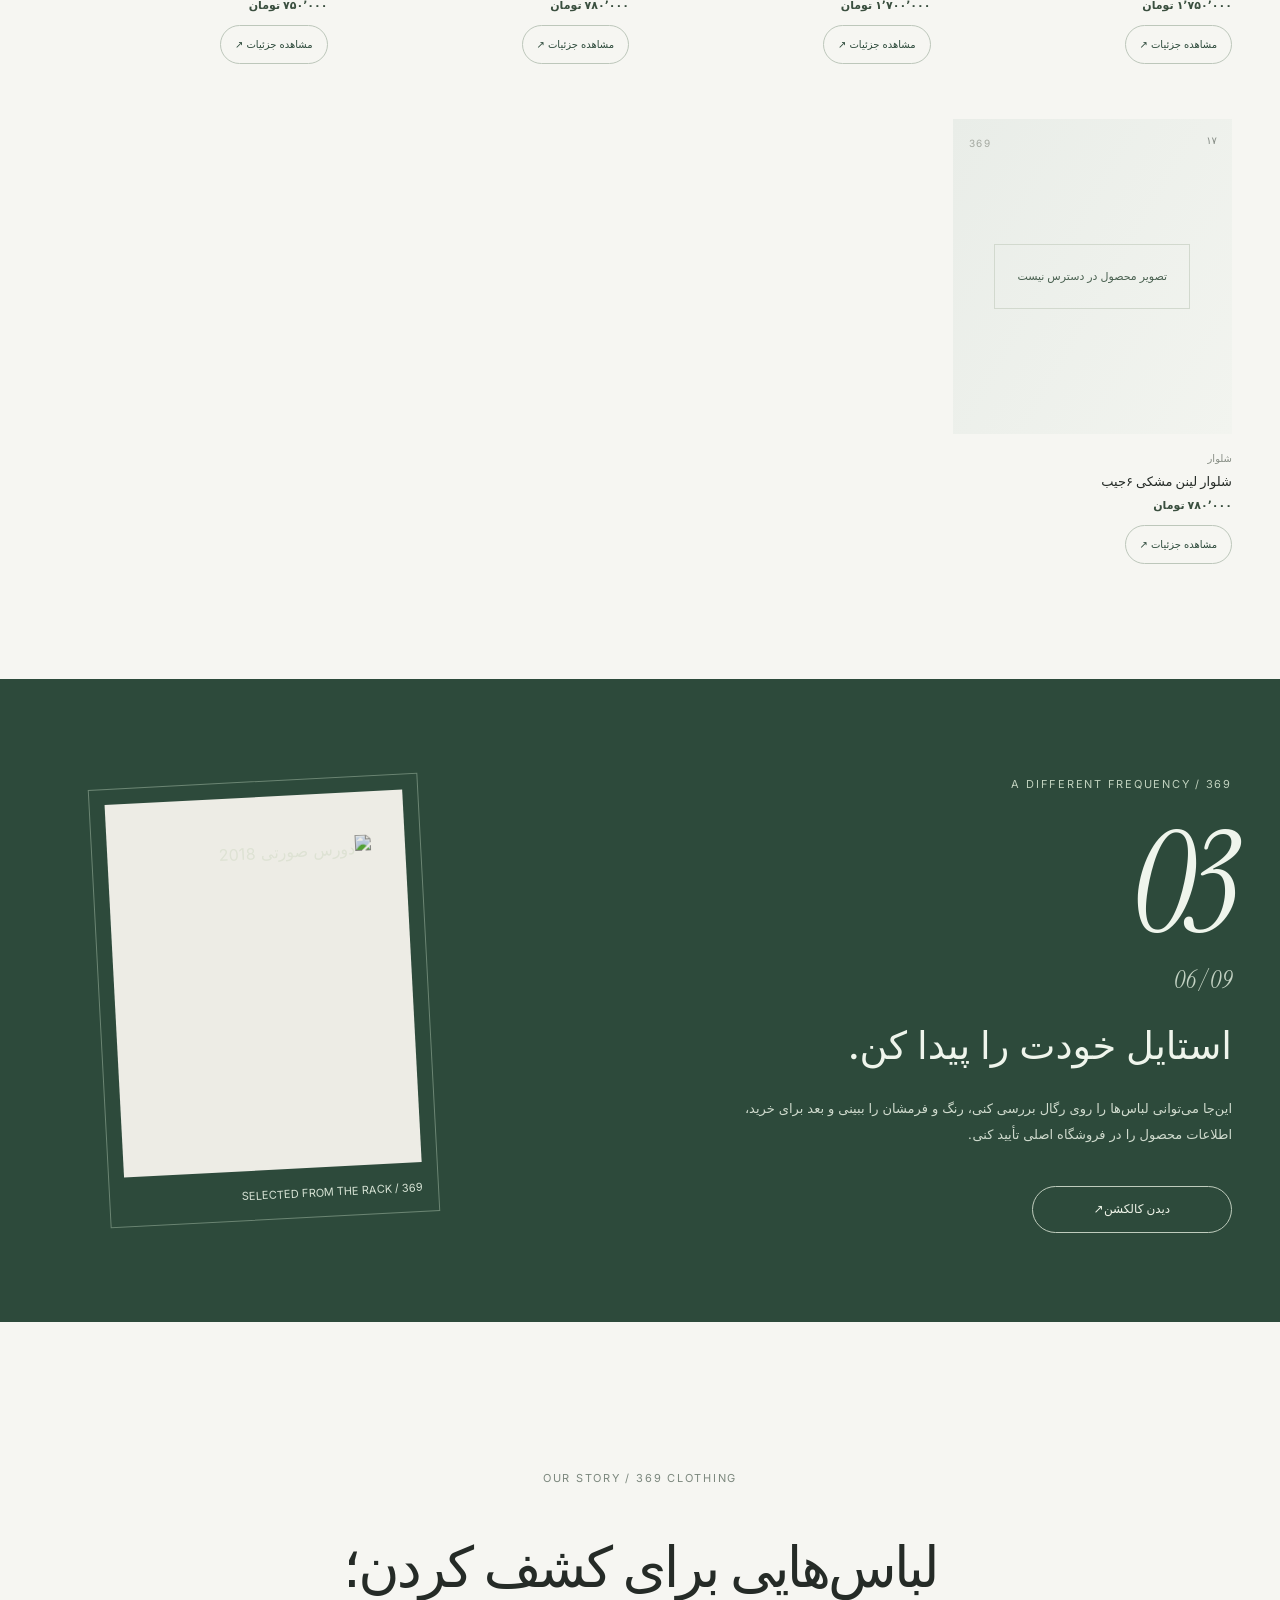
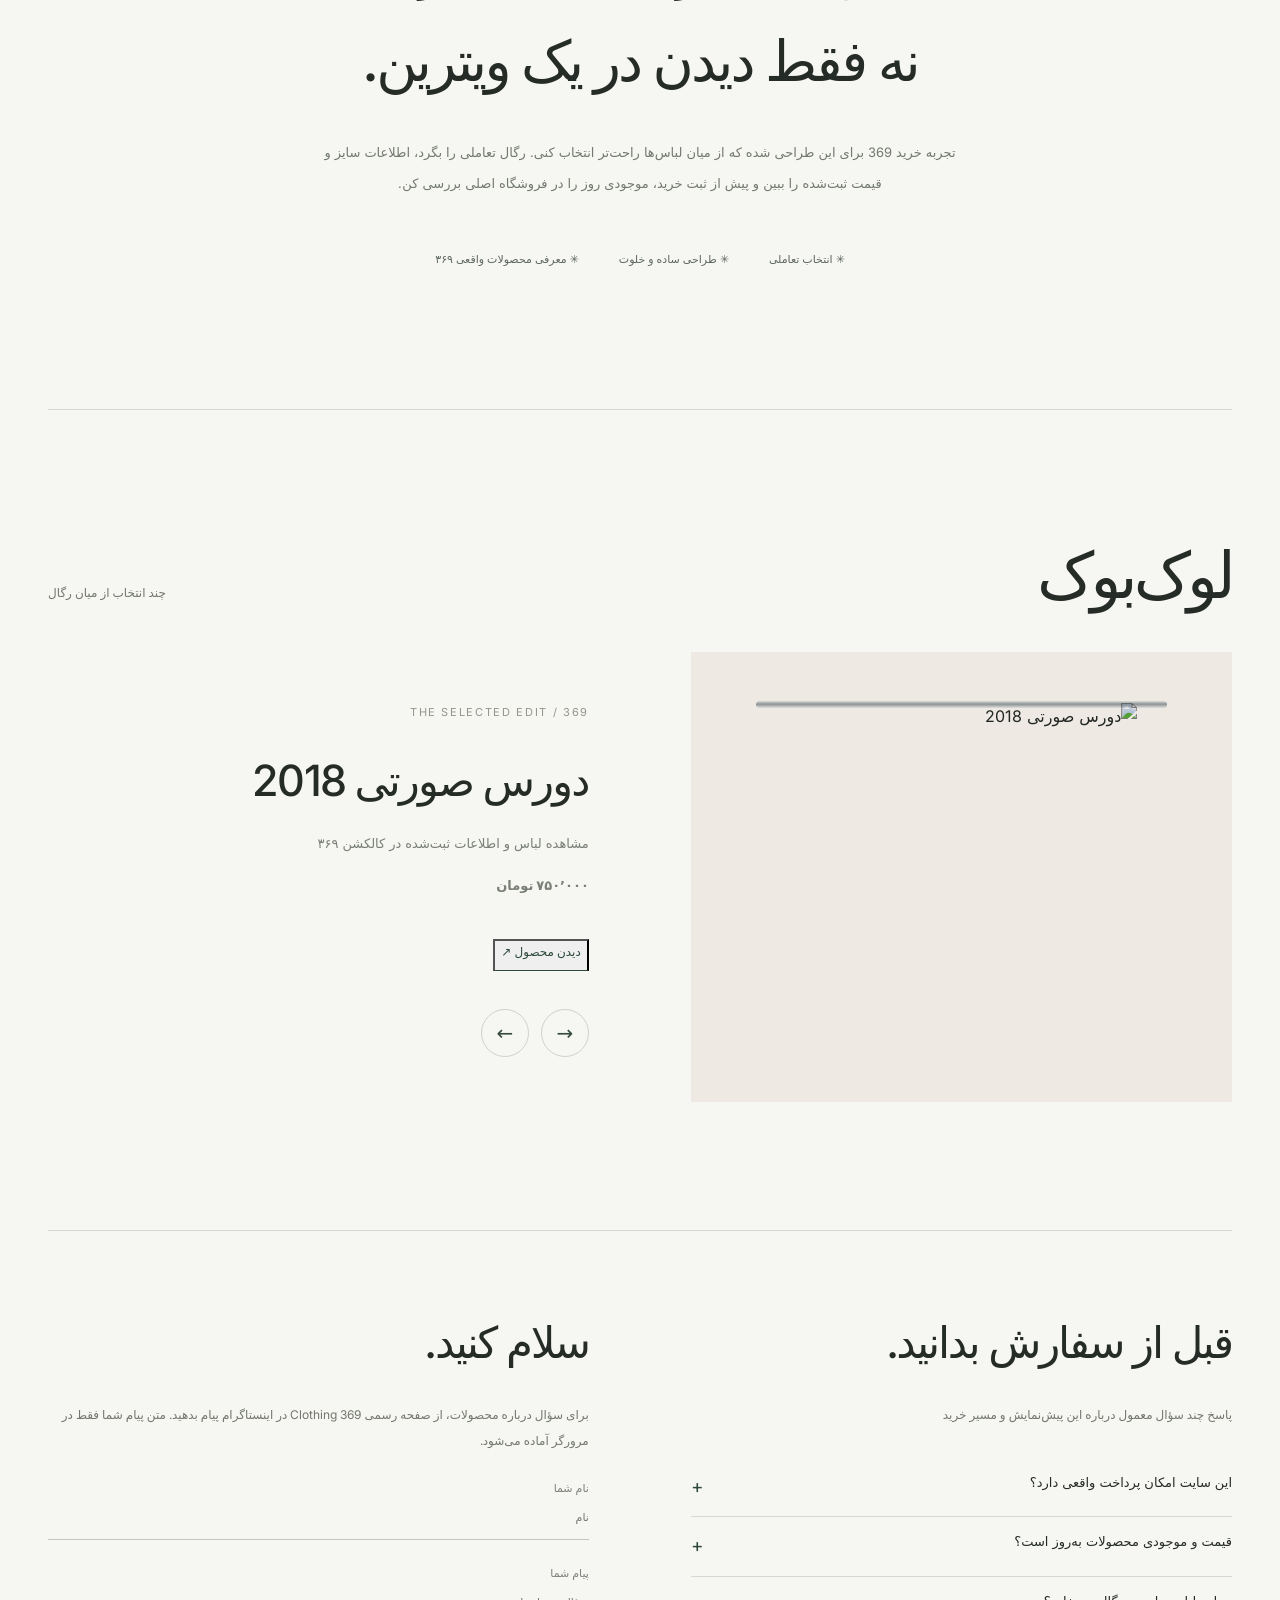
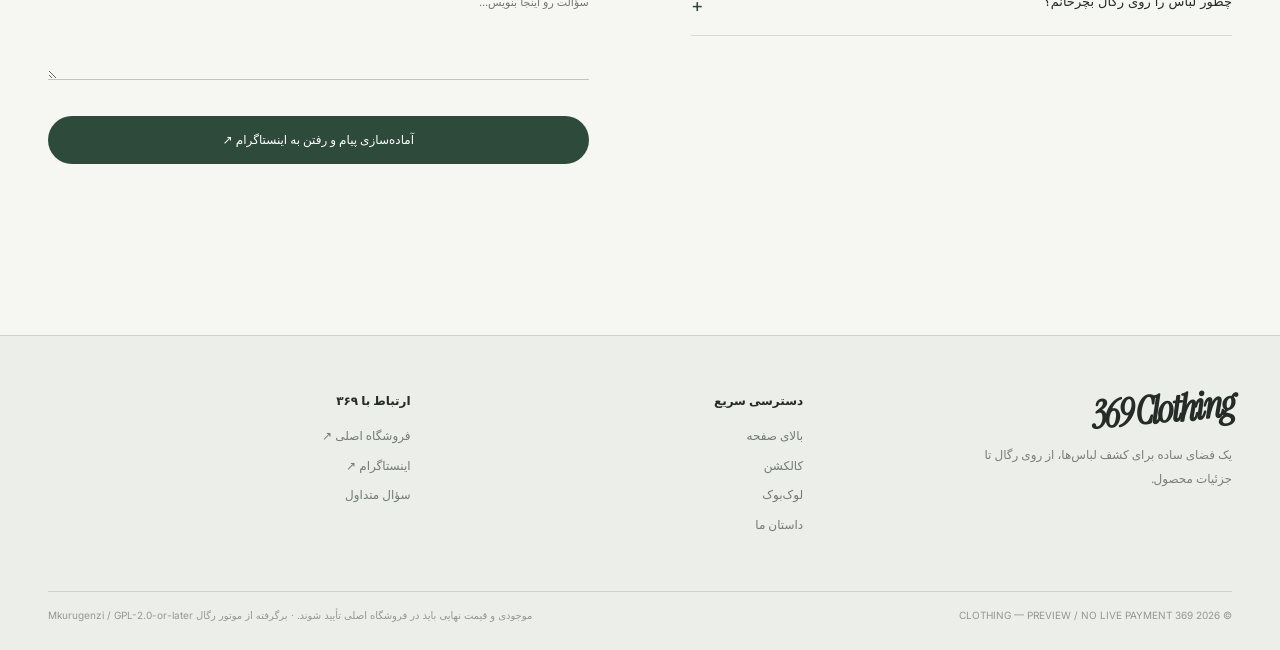
==== commit 0bc46dff: "fix: refine Hangline rack UX, honest image fallbacks, and safe demo checkout" ====
--- a/public/index.html
+++ b/public/index.html
@@ -1,4 +1,4 @@
-<!doctype html><html lang="fa" dir="rtl"><head><meta charset="utf-8"><meta name="viewport" content="width=device-width,initial-scale=1"><meta name="theme-color" content="#f6f6f2"><meta name="description" content="369 Clothing؛ فروشگاه لباس با رگال تعاملی سه‌بعدی، کالکشن واقعی و تجربه انتخاب لباس."><meta property="og:title" content="369 Clothing | رگال لباس‌های ۳۶۹"><meta property="og:description" content="کالکشن ۳۶۹ را روی رگال سه‌بعدی کشف کن."><meta property="og:type" content="website"><meta property="og:url" content="https://369-clothing-rack.nayererohalamini.workers.dev/"><link rel="canonical" href="https://369-clothing-rack.nayererohalamini.workers.dev/"><title>369 Clothing | فروشگاه لباس و رگال سه‌بعدی</title><style>
+<!doctype html><html lang="fa" dir="rtl"><head><meta charset="utf-8"><meta name="viewport" content="width=device-width,initial-scale=1"><meta name="theme-color" content="#f6f6f2"><meta name="description" content="369 Clothing؛ فروشگاه لباس با رگال تعاملی سه‌بعدی، کالکشن واقعی و تجربه انتخاب لباس."><meta property="og:title" content="369 Clothing | رگال لباس‌های ۳۶۹"><meta property="og:description" content="کالکشن ۳۶۹ را روی رگال سه‌بعدی کشف کن."><meta property="og:type" content="website"><meta property="og:url" content="https://369-clothing-rack.nayererohalamini.workers.dev/"><link rel="canonical" href="https://369-clothing-rack.nayererohalamini.workers.dev/"><title>369 Clothing | فروشگاه لباس و رگال سه‌بعدی</title><script type="application/ld+json">{"@context":"https://schema.org","@graph":[{"@type":"Organization","name":"369 Clothing","url":"https://369clothing.ir/","sameAs":["https://www.instagram.com/369.clothing_/"]},{"@type":"WebSite","name":"369 Clothing — Interactive Rack Preview","url":"https://369-clothing-rack.nayererohalamini.workers.dev/","inLanguage":"fa-IR"}]}</script><style>
 /*! Mkurugenzi v2.1.0. Fonts: Inter and Instrument Serif, SIL Open Font License 1.1, self hosted. */
 
 @font-face { font-family: "MKR Inter"; src: url("[data-uri]") format("woff2"); font-weight: 400; font-display: swap; }
@@ -660,6 +660,22 @@
 @media(max-width:900px){.container{width:min(100% - 50px,1200px)}.product-grid{grid-template-columns:repeat(2,minmax(0,1fr));gap:44px 20px}.drop-inner{gap:25px}.site-header{height:80px}.rack-wrap .mkr-scene{padding-inline:10px}}
 @media(max-width:650px){.container{width:calc(100% - 38px)}.site-header{height:70px;padding-inline:20px}.brand-sign{font-size:29px}.site-header .header-left{gap:8px}.site-header .header-left .micro{display:none}.site-header .header-right{gap:12px}.header-link{font-size:11px}.bag-top{font-size:10px;padding:6px 10px}.hero{padding-top:52px}.hero h1{font-size:29px}.hero-lede{font-size:11px;max-width:320px}.rack-kicker{font-size:10px}.rack-wrap .mkr-tabs{padding:12px 13px 8px;justify-content:center}.rack-wrap .mkr .mkr-tab{padding:6px 10px;font-size:10px}.rack-wrap .mkr-scene{padding:6px 0 0}.rack-wrap .mkr-railzone{height:calc(var(--railh,380px) + 30px)}.rack-wrap .mkr-under{padding-bottom:47px}.rack-stage-note{display:none}.marquee{height:39px}.shop-section{padding-top:82px;padding-bottom:80px}.section-head{align-items:start;margin-bottom:22px}.section-head h2{font-size:43px}.section-sub{font-size:10px;padding-top:10px;max-width:140px}.filterbar{gap:6px;margin-bottom:24px}.filter-button{padding:7px 12px;font-size:10px}.product-grid{gap:36px 13px}.product-image{aspect-ratio:1/1.10}.product-number{right:8px;top:8px}.product-image:after{left:7px;top:8px;font-size:8px}.product-info{padding-top:9px}.product-title{font-size:11px;line-height:1.6;min-height:36px}.product-category,.product-price{font-size:10px}.product-detail{font-size:9px;padding:3px 12px}.drop-inner{display:flex;flex-direction:column;align-items:stretch;gap:35px}.drop-numbers{font-size:104px;margin:23px 0}.drop-title{font-size:27px}.drop-feature{justify-self:center;width:74%;max-width:270px;align-self:center}.manifesto{padding:90px 0}.manifesto h2{font-size:34px}.manifesto-points{gap:13px 19px}.lookbook{padding:95px 0}.lookbook-stage{grid-template-columns:1fr;gap:29px}.lookbook-image{min-height:380px}.lookbook-copy h3{font-size:31px;margin-top:12px}.lookbook-nav{margin-top:19px}.faq-contact{grid-template-columns:1fr;gap:70px;padding:70px 0 95px}.footer-main{grid-template-columns:1fr 1fr}.footer-brand{grid-column:span 2}.footer-bottom{margin-top:40px}}
 @media(prefers-reduced-motion:reduce){html{scroll-behavior:auto}.product-image img,.marquee-track,.lookbook-image img{animation:none;transition:none}}
+
+/* 369 v3 usability & graceful failure */
+.mkc-demo-warning{font:500 12px/1.9 system-ui,Tahoma,sans-serif;color:#475a4a;background:#edf3ed;border:1px solid #d6e3d4;border-radius:10px;margin:14px 0 10px;padding:10px 12px;text-align:right}
+.mkc-real-links{display:flex;flex-direction:column;gap:6px;max-height:145px;overflow:auto;padding-block:3px}
+.mkc-real-links a{display:block;border:1px solid #c5d1c2;border-radius:8px;padding:8px 12px;font:500 12px/1.8 system-ui,Tahoma,sans-serif;color:#2d4a3b;text-align:right;text-decoration:none}
+.mkc-real-links a:hover,.mkc-real-links a:focus-visible{background:#e7eee6}
+.mkr .mkr-missing-photo,.mkr-detail .mkr-missing-photo{display:flex;flex-direction:column;width:calc(var(--sh,300px)*.75);height:var(--sh,300px);justify-content:center;align-items:center;font:500 9px/1.45 system-ui,Tahoma,sans-serif;color:#56705b;text-align:center;box-sizing:border-box;position:relative}
+.mkr .mkr-missing-photo svg,.mkr-detail .mkr-missing-photo svg{width:100%;height:100%;filter:drop-shadow(4px 9px 7px rgba(24,33,28,.17))}
+.mkr .mkr-missing-photo small,.mkr-detail .mkr-missing-photo small{position:absolute;bottom:2%;inset-inline:0;font-size:9px;line-height:1.45;background:rgba(246,247,243,.88);padding:2px 0;color:#55705c}
+.mkr-d-art .mkr-missing-photo{min-width:130px;min-height:160px}
+.product-image.image-unavailable{background:linear-gradient(120deg,#e9ede8,#f2f4ef)}
+.product-image.image-unavailable .fallback-badge{max-width:90%;border:1px solid #d2d9ce;padding:22px;color:#496050}
+.has-no-photo{background:linear-gradient(120deg,#e2e9df,#f8f8f5)}
+.filter-button,.product-detail,.bag-top{min-height:39px}
+@media(max-width:600px){.filter-button{min-height:42px;padding:10px 18px}.site-header .header-link{min-height:40px}.product-detail{min-height:42px;padding:9px 15px}}
+@media(prefers-reduced-motion:reduce){.marquee-track{animation:none!important}.mkr .mkr-rack.is-entering{animation:none!important}}
 </style></head><body><a class="skip" href="#collection">رفتن به محصولات</a>
 <header class="site-header">
   <div class="header-left"><span class="micro">EST. 369 / CLOTHING</span><a class="header-link" href="#story">درباره ما</a></div>
@@ -704,7 +720,7 @@
   <details><summary>چطور لباس را روی رگال بچرخانم؟</summary><p>روی دسکتاپ نشانگر را روی لباس ببرید و برای جزئیات کلیک کنید. در موبایل روی لباس ضربه بزنید تا نمای محصول باز شود.</p></details>
  </div></div><div class="contact-copy"><h2>سلام کنید.</h2><p class="small-muted">برای سؤال درباره محصولات، از صفحه رسمی 369 Clothing در اینستاگرام پیام بدهید. متن پیام شما فقط در مرورگر آماده می‌شود.</p><form id="contactForm" class="form-fields"><label class="field">نام شما<input id="contactName" name="name" autocomplete="name" placeholder="نام" required maxlength="80"></label><label class="field">پیام شما<textarea id="contactMessage" name="message" placeholder="سؤالت رو اینجا بنویس..." rows="4" required maxlength="1000"></textarea></label><button class="send-button" type="submit">آماده‌سازی پیام و رفتن به اینستاگرام ↗</button><p class="form-status" role="status" id="formStatus"></p></form></div></section>
 </main>
-<footer class="footer"><div class="container"><div class="footer-main"><div class="footer-brand"><div class="brand-sign" dir="ltr">369 Clothing</div><p>یک فضای ساده برای کشف لباس‌ها، از روی رگال تا جزئیات محصول.</p></div><div><h4>دسترسی سریع</h4><nav><a href="#top">بالای صفحه</a><a href="#collection">کالکشن</a><a href="#lookbook">لوک‌بوک</a><a href="#story">داستان ما</a></nav></div><div><h4>ارتباط با ۳۶۹</h4><nav><a href="https://369clothing.ir" target="_blank" rel="noopener noreferrer">فروشگاه اصلی ↗</a><a href="https://instagram.com/369.clothing_" target="_blank" rel="noopener noreferrer">اینستاگرام ↗</a><a href="#contact">سؤال متداول</a></nav></div></div><div class="footer-bottom"><span>© 2026 369 CLOTHING — DEMO EXPERIENCE</span><span>موجودی و قیمت نهایی باید در فروشگاه اصلی تأیید شوند. · برگرفته از موتور رگال Mkurugenzi / GPL-2.0-or-later</span></div></div></footer>
+<footer class="footer"><div class="container"><div class="footer-main"><div class="footer-brand"><div class="brand-sign" dir="ltr">369 Clothing</div><p>یک فضای ساده برای کشف لباس‌ها، از روی رگال تا جزئیات محصول.</p></div><div><h4>دسترسی سریع</h4><nav><a href="#top">بالای صفحه</a><a href="#collection">کالکشن</a><a href="#lookbook">لوک‌بوک</a><a href="#story">داستان ما</a></nav></div><div><h4>ارتباط با ۳۶۹</h4><nav><a href="https://369clothing.ir" target="_blank" rel="noopener noreferrer">فروشگاه اصلی ↗</a><a href="https://instagram.com/369.clothing_" target="_blank" rel="noopener noreferrer">اینستاگرام ↗</a><a href="#contact">سؤال متداول</a></nav></div></div><div class="footer-bottom"><span>© 2026 369 CLOTHING — PREVIEW / NO LIVE PAYMENT</span><span>موجودی و قیمت نهایی باید در فروشگاه اصلی تأیید شوند. · برگرفته از موتور رگال Mkurugenzi / GPL-2.0-or-later</span></div></div></footer>
 <svg width="0" height="0" aria-hidden="true" style="position:absolute;overflow:hidden"><defs><filter id="mkr-white-key" color-interpolation-filters="sRGB"><feColorMatrix type="matrix" values="1 0 0 0 0  0 1 0 0 0  0 0 1 0 0  0 0 0 1 0  -2 -2 -2 5.35 0"/></filter></defs></svg>
 <script>
 /* 369 Clothing catalog: real publicly listed items; no original Mkurugenzi photos or atlas.
@@ -1378,8 +1394,8 @@
       '<span class="mkc-line-name">' + esc(it.name) + '</span>' +
       (it.meta ? '<span class="mkc-line-meta">Size ' + esc(it.meta) + '</span>' : '') +
       (editable ?
-        '<span class="mkc-qty" role="group" aria-label="Quantity for ' + esc(it.name) + '">' +
-        '<button type="button" class="mkc-qbtn" data-k="' + esc(it.key) + '" data-d="-1" aria-label="Remove one">−</button>' +
+        '<span class="mkc-qty" role="group" aria-label="تعداد ' + esc(it.name) + '">' +
+        '<button type="button" class="mkc-qbtn" data-k="' + esc(it.key) + '" data-d="-1" aria-label="کم کردن یک عدد">−</button>' +
         '<span class="mkc-qn" aria-live="polite">' + it.qty + '</span>' +
         '<button type="button" class="mkc-qbtn" data-k="' + esc(it.key) + '" data-d="1" aria-label="Add one">+</button>' +
         '</span><button type="button" class="mkc-remove" data-k="' + esc(it.key) + '">حذف</button>'
@@ -1410,7 +1426,33 @@
       '<dl class="mkc-sum"><div><dt>جمع محصولات</dt><dd>' + money(state.subtotal) + '</dd></div>' +
       '<div class="mkc-muted"><dt>ارسال</dt><dd>در فروشگاه اصلی محاسبه می‌شود</dd></div></dl>' +
       '<button type="button" class="mkc-btn mkc-btn-primary mkc-go">ادامه آزمایشی<span class="mkc-btn-amt">' + money(state.subtotal) + '</span></button>';
-    foot.querySelector('.mkc-go').addEventListener('click', function () { go('details'); });
+    if (!isWoo()) {
+      var goButton = foot.querySelector('.mkc-go');
+      goButton.textContent = 'رفتن به فروشگاه اصلی ↗';
+      goButton.setAttribute('aria-label','خرید واقعی فقط در فروشگاه اصلی ۳۶۹');
+      goButton.addEventListener('click', function () {
+        window.open('https://369clothing.ir/', '_blank', 'noopener,noreferrer');
+      });
+      var tip = document.createElement('p');
+      tip.className = 'mkc-demo-warning';
+      tip.textContent = 'این سبد فقط برای پیش‌نمایش است. هیچ سفارش یا پرداختی اینجا ثبت نمی‌شود. برای خرید قطعات روی لینک‌های زیر بزنید.';
+      foot.appendChild(tip);
+      var links = document.createElement('nav');
+      links.className = 'mkc-real-links';
+      links.setAttribute('aria-label', 'لینک خرید واقعی محصولات انتخاب‌شده');
+      state.items.forEach(function (it) {
+        var p = (window.MKR_FALLBACK_PRODUCTS || []).filter(function (x) { return x.name === it.name; })[0];
+        if (!p) return;
+        var a = document.createElement('a');
+        a.href = p.url || p.storeSearch || 'https://369clothing.ir/';
+        a.target = '_blank'; a.rel = 'noopener noreferrer';
+        a.textContent = 'بررسی ' + p.name + ' در فروشگاه اصلی ↗';
+        links.appendChild(a);
+      });
+      foot.appendChild(links);
+    } else {
+      foot.querySelector('.mkc-go').addEventListener('click', function () { go('details'); });
+    }
   }
 
   function field(id, label, type, value, attrs) {
@@ -1653,6 +1695,11 @@
     [/t-?shirt|\btee/i, 'tee']
   ];
   var SWATCH = [
+    [/سبز|یشمی|زیتونی/i, '#355c43'], [/آبی|ابي/i, '#3566a3'], [/زرشکی|عنابی/i, '#802b41'],
+    [/قهوه|نسکافه/i, '#76533f'], [/نارنجی/i, '#c77d43'], [/بنفش/i, '#6d52a1'],
+    [/سرمه|نفتی/i, '#344459'], [/خاکستری|طوسی|نوک مدادی/i, '#757b7b'],
+    [/مشکی/i, '#282a2d'], [/سفید/i, '#e8e7e0'], [/کرم|شیری/i, '#e6d7bd'],
+    [/قرمز/i, '#ac3f43'],
     [/jungle|green/i, '#34503a'], [/coffee|brown/i, '#5a3e2e'], [/burgundy|maroon/i, '#7a1f2b'],
     [/ivory|cream/i, '#eee7d8'], [/taupe/i, '#a8957f'], [/sand/i, '#d6c09c'], [/beige/i, '#d5c3a3'],
     [/navy|blue/i, '#2c3a5c'], [/white/i, '#f7f6f2'], [/grey|gray|snow/i, '#9d9fa1'], [/black|makosa/i, '#1f1f21']
@@ -2087,7 +2134,7 @@
     } else if (sold) {
       actions.appendChild(el('<span class="mkr-btn mkr-btn-disabled" aria-disabled="true">ناموجود</span>'));
     }
-    if (p.url) actions.appendChild(el('<a class="mkr-btn ' + (canCart || sold ? 'mkr-btn-ghost' : 'mkr-btn-primary') + '" href="' + esc(p.storeSearch || p.url) + '" target="_blank" rel="noopener">' + 'بررسی در فروشگاه اصلی' + '</a>'));
+    if (p.url) actions.appendChild(el('<a class="mkr-btn ' + (canCart || sold ? 'mkr-btn-ghost' : 'mkr-btn-primary') + '" href="' + esc(p.canonicalVerified && p.url ? p.url : (p.storeSearch || p.url)) + '" target="_blank" rel="noopener">' + 'بررسی در فروشگاه اصلی' + '</a>'));
     if (p.image && p._cut) {
       var t = el('<button type="button" class="mkr-btn mkr-btn-ghost" aria-pressed="false">See photo</button>');
       t.addEventListener('click', function () {
@@ -2240,4 +2287,34 @@
    window.open('https://www.instagram.com/369.clothing_/','_blank','noopener,noreferrer');
  });
 })();
+
+(function () {
+  'use strict';
+  document.addEventListener('error', function (event) {
+    var img = event.target;
+    if (!img || img.tagName !== 'IMG') return;
+    if (img.dataset.originalRetried !== '1' && /\/wp-content\/uploads\//.test(img.src) && /-\d+x\d+\.(?:jpe?g|png|webp)(?:\?|$)/i.test(img.src)) {
+      img.dataset.originalRetried = '1';
+      img.src = img.src.replace(/-\d+x\d+(\.(?:jpe?g|png|webp))(\?|$)/i, '$1$2');
+      return;
+    }
+    img.dataset.mediaUnavailable = 'true';
+    var box = img.closest('.product-image');
+    if (box) box.classList.add('image-unavailable');
+    if (img.classList.contains('mkr-photo-fallback')) {
+      var icon = document.createElement('span');
+      icon.className = 'mkr-missing-photo';
+      var prod = (window.MKR_FALLBACK_PRODUCTS || []).find(function(x){return x.name === img.alt;});
+      var type = prod && prod.type || 'tee';
+      var clr = prod && prod._c && prod._c.swatch || '#57715f';
+      var shape = type === 'pants' ? 'M90 30H230L254 312L189 312L160 131L130 312L65 312Z' : 'M102 36Q160 65 218 36L251 62L300 151L254 174L224 117V312H96V117L66 174L20 151L69 62Z';
+      icon.innerHTML = '<svg aria-hidden="true" viewBox="0 0 320 342"><path d="' + shape + '" fill="' + clr + '" stroke="#27392e" stroke-opacity=".24" stroke-width="2"/><path d="M102 36Q160 85 218 36" fill="none" stroke="#fff" stroke-opacity=".35" stroke-width="4"/></svg><small>نمای شماتیک؛ عکس اصلی در دسترس نیست</small>';
+      icon.setAttribute('aria-label','عکس این محصول بارگذاری نشد؛ برای مشاهده عکس اصلی به فروشگاه ۳۶۹ مراجعه کنید');
+      img.replaceWith(icon);
+    } else if (img.closest('.drop-picture,.lookbook-product')) {
+      img.style.visibility='hidden';
+      img.parentNode.classList.add('has-no-photo');
+    }
+  }, true);
+})();
 </script></body></html>
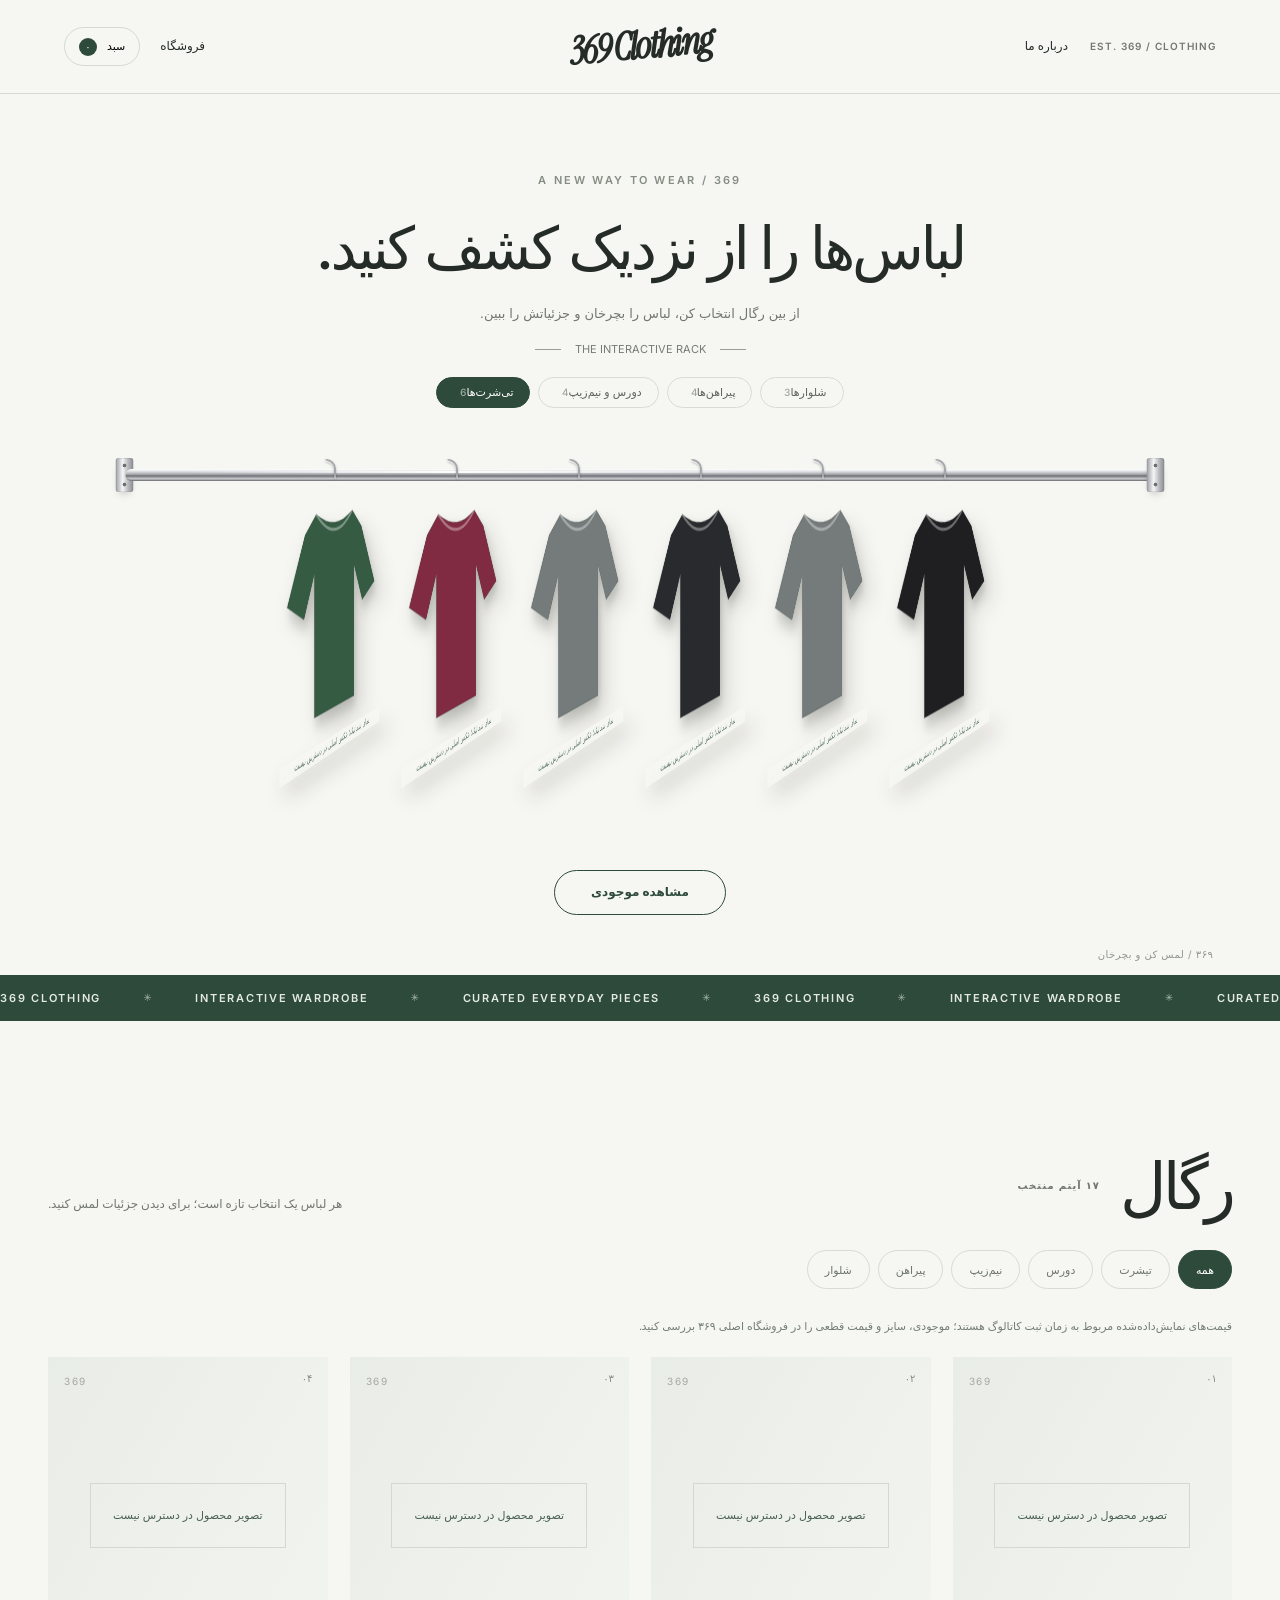
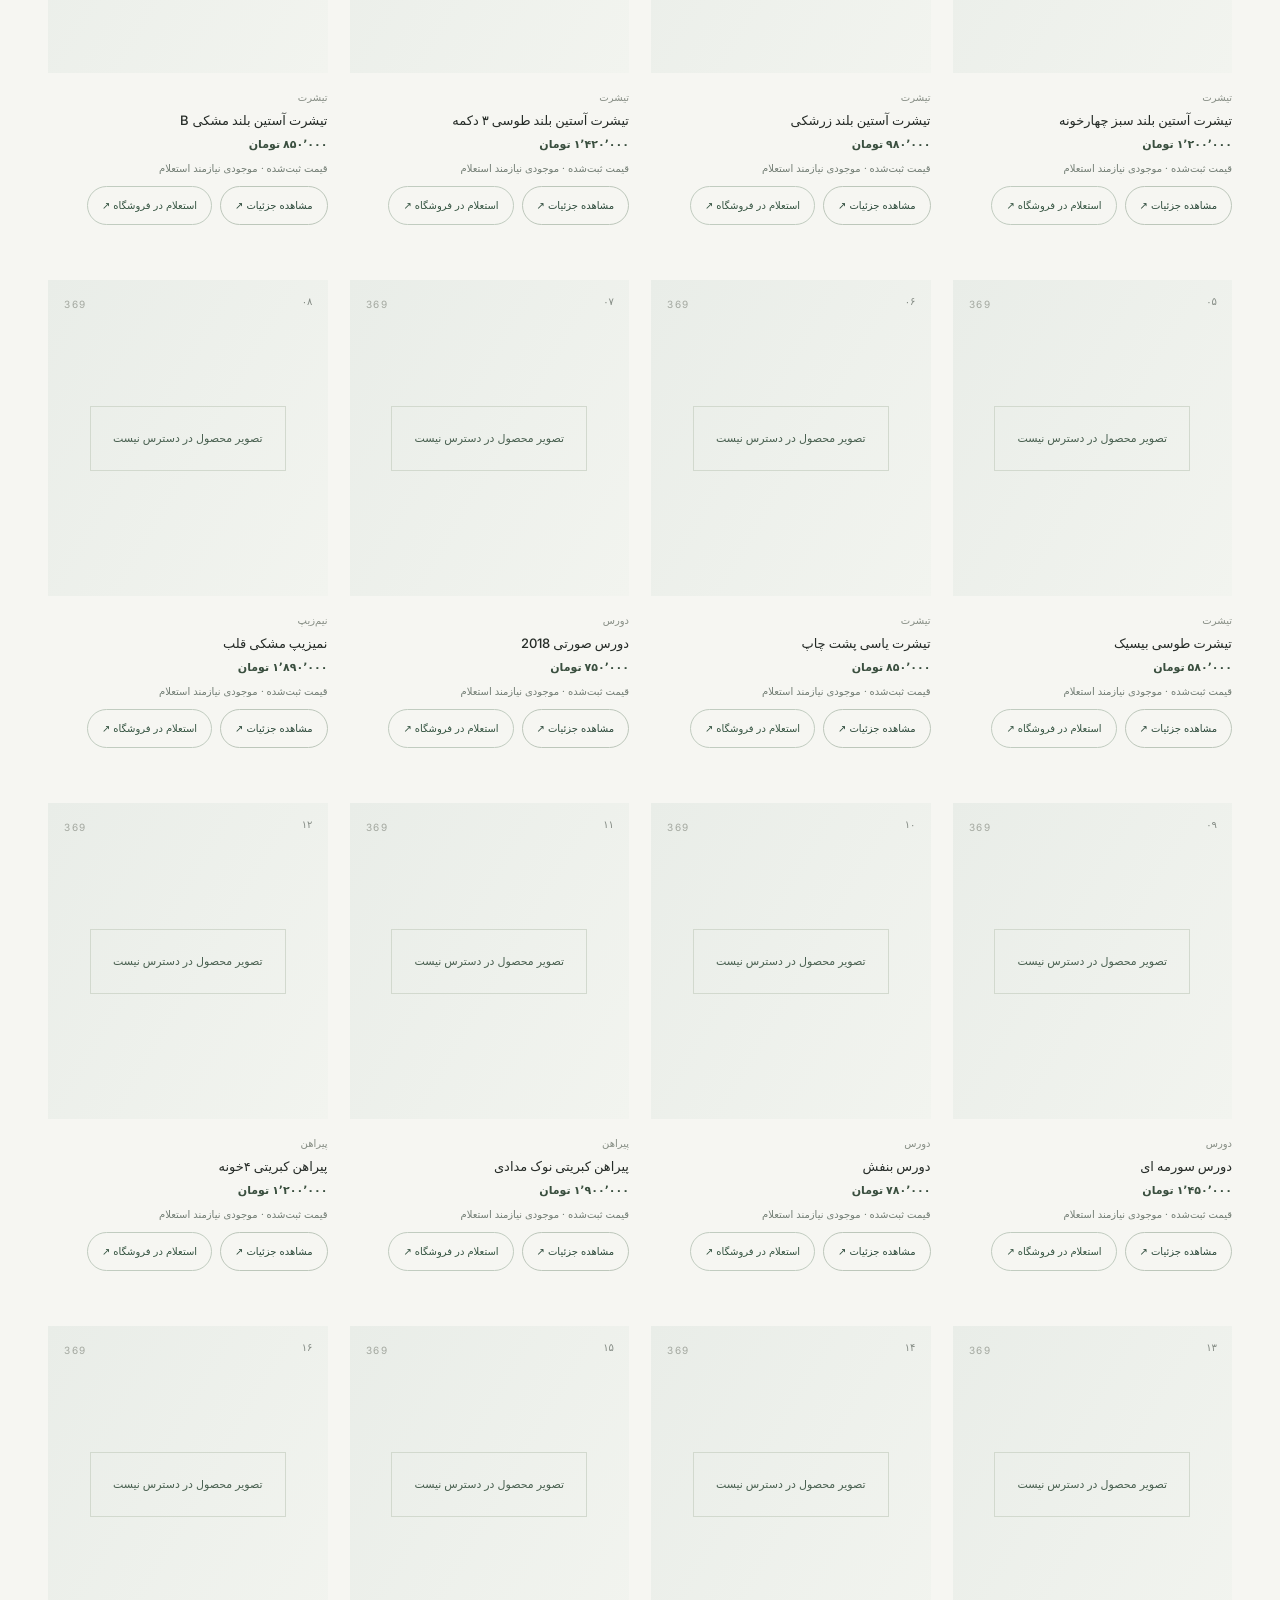
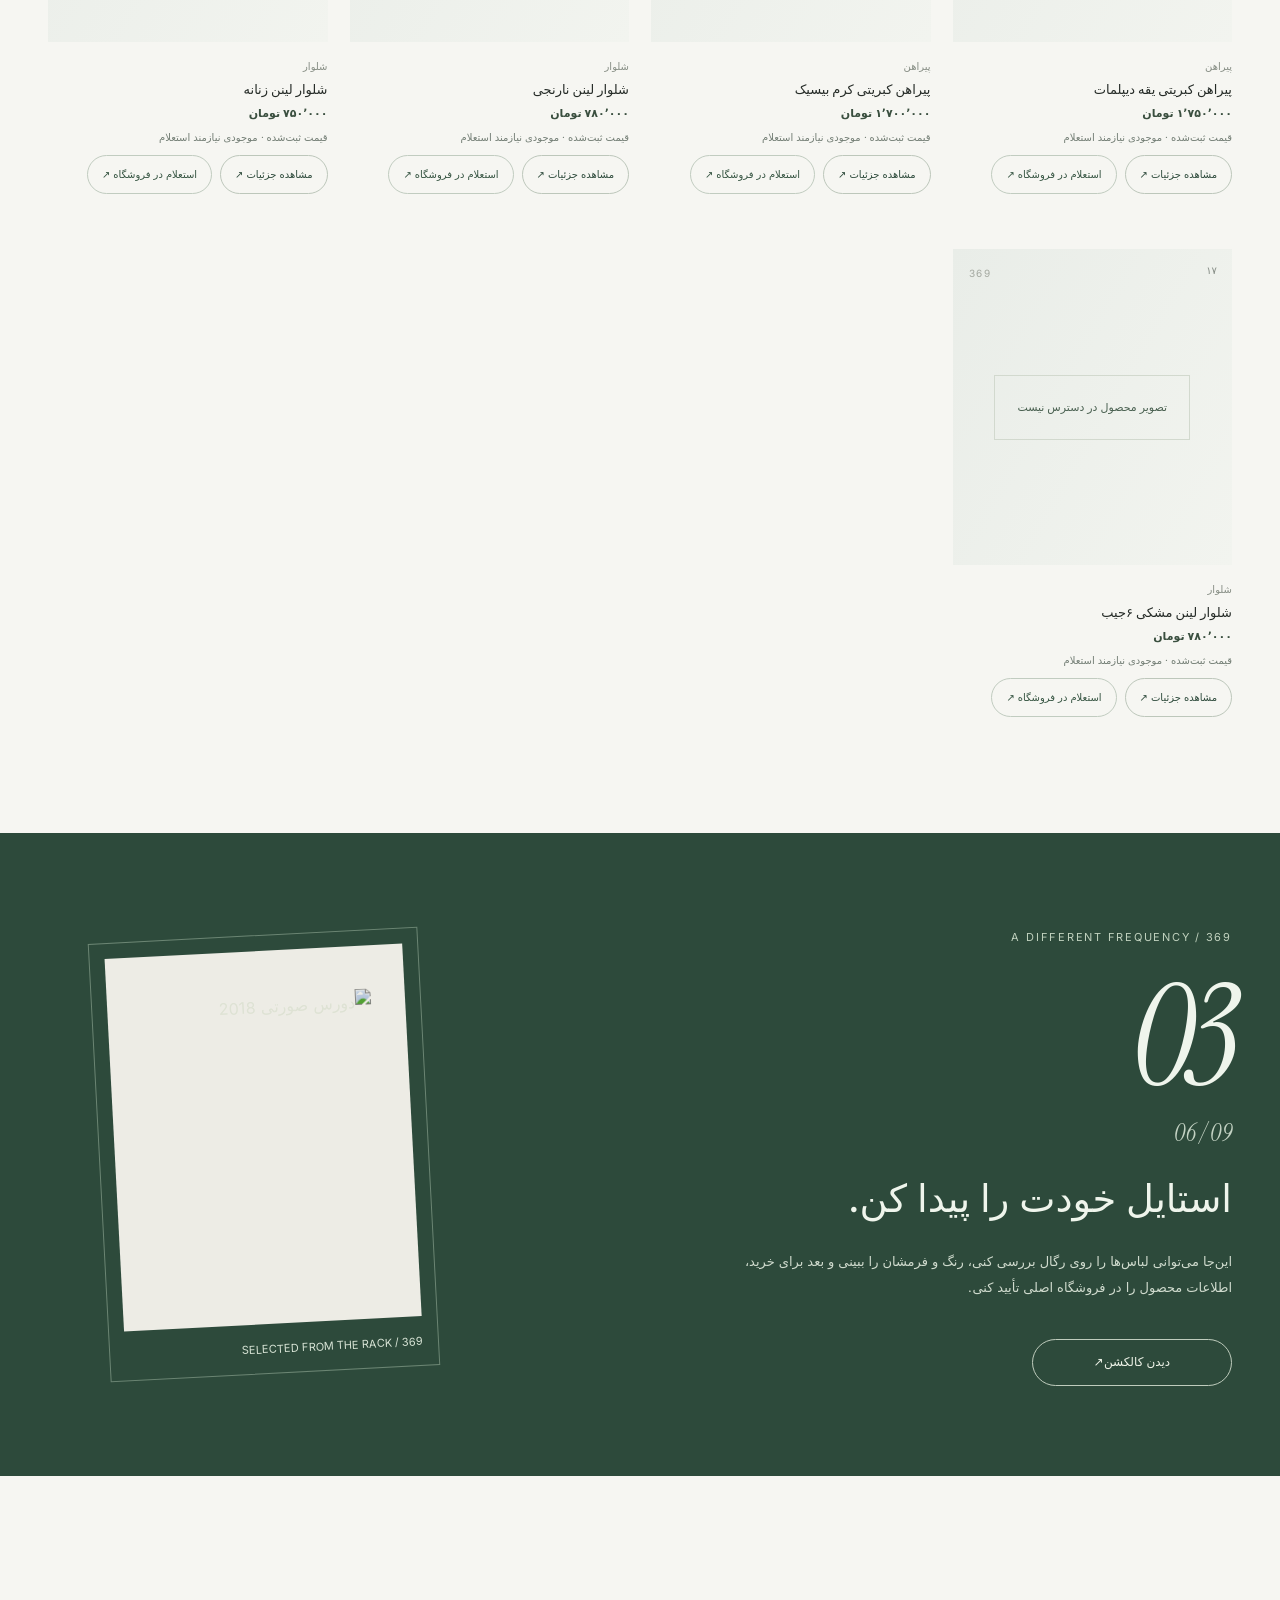
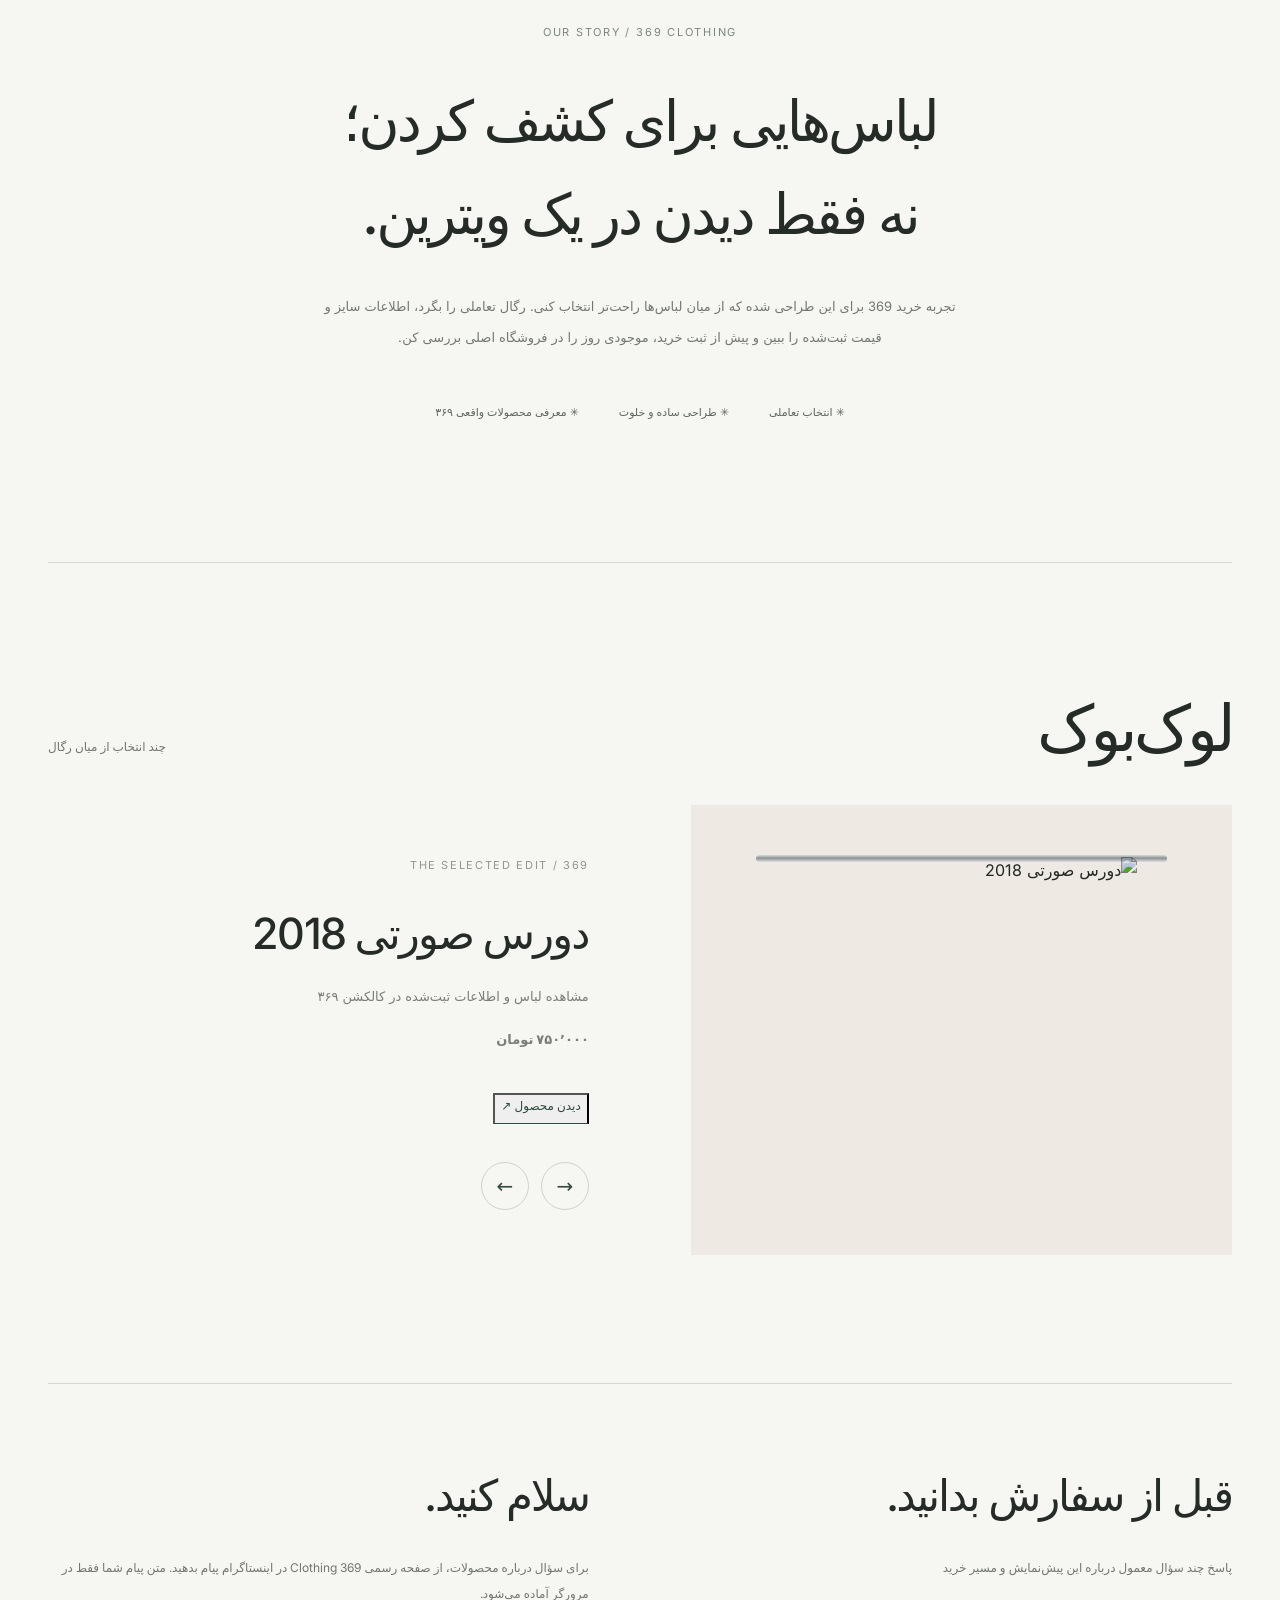
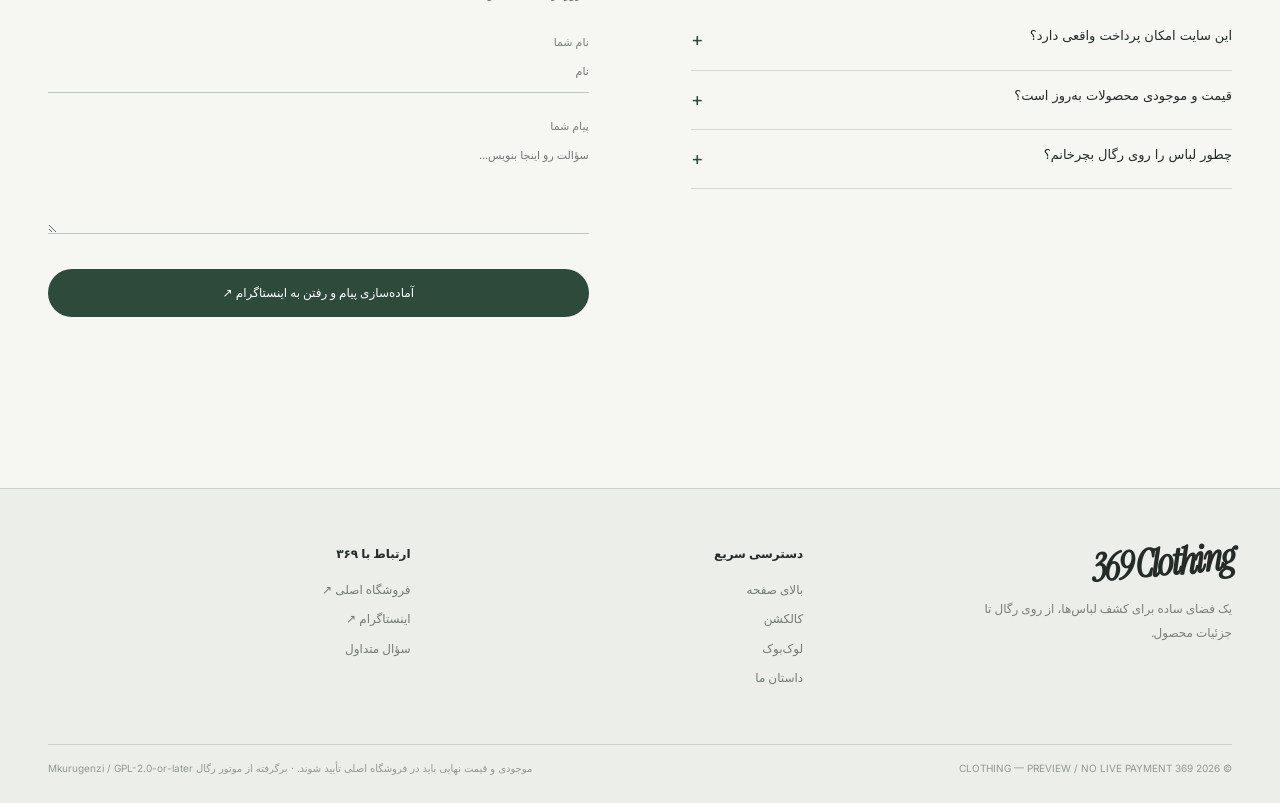
==== commit cdaed0dd: "feat: v6 catalog transparency, real-store links, and image diagnostics" ====
--- a/public/index.html
+++ b/public/index.html
@@ -1,4 +1,4 @@
-<!doctype html><html lang="fa" dir="rtl"><head><meta charset="utf-8"><meta name="viewport" content="width=device-width,initial-scale=1"><meta name="theme-color" content="#f6f6f2"><meta name="description" content="369 Clothing؛ فروشگاه لباس با رگال تعاملی سه‌بعدی، کالکشن واقعی و تجربه انتخاب لباس."><meta property="og:title" content="369 Clothing | رگال لباس‌های ۳۶۹"><meta property="og:description" content="کالکشن ۳۶۹ را روی رگال سه‌بعدی کشف کن."><meta property="og:type" content="website"><meta property="og:url" content="https://369-clothing-rack.nayererohalamini.workers.dev/"><link rel="canonical" href="https://369-clothing-rack.nayererohalamini.workers.dev/"><title>369 Clothing | فروشگاه لباس و رگال سه‌بعدی</title><script type="application/ld+json">{"@context":"https://schema.org","@graph":[{"@type":"Organization","name":"369 Clothing","url":"https://369clothing.ir/","sameAs":["https://www.instagram.com/369.clothing_/"]},{"@type":"WebSite","name":"369 Clothing — Interactive Rack Preview","url":"https://369-clothing-rack.nayererohalamini.workers.dev/","inLanguage":"fa-IR"}]}</script><style>
+<!doctype html><html lang="fa" dir="rtl"><head><meta charset="utf-8"><meta name="viewport" content="width=device-width,initial-scale=1"><meta name="theme-color" content="#f6f6f2"><meta name="description" content="369 Clothing؛ فروشگاه لباس با رگال تعاملی سه‌بعدی، کالکشن واقعی و تجربه انتخاب لباس."><meta property="og:title" content="369 Clothing | رگال لباس‌های ۳۶۹"><meta property="og:description" content="کالکشن ۳۶۹ را روی رگال سه‌بعدی کشف کن."><meta property="og:type" content="website"><meta property="og:url" content="https://369-clothing-rack.nayererohalamini.workers.dev/"><link rel="canonical" href="https://369-clothing-rack.nayererohalamini.workers.dev/"><link rel="preconnect" href="https://369clothing.ir" crossorigin><link rel="dns-prefetch" href="//369clothing.ir"><meta property="og:locale" content="fa_IR"><meta name="color-scheme" content="light"><title>369 Clothing | فروشگاه لباس و رگال سه‌بعدی</title><script type="application/ld+json">{"@context":"https://schema.org","@graph":[{"@type":"Organization","name":"369 Clothing","url":"https://369clothing.ir/","sameAs":["https://www.instagram.com/369.clothing_/"]},{"@type":"WebSite","name":"369 Clothing — Interactive Rack Preview","url":"https://369-clothing-rack.nayererohalamini.workers.dev/","inLanguage":"fa-IR"}]}</script><style>
 /*! Mkurugenzi v2.1.0. Fonts: Inter and Instrument Serif, SIL Open Font License 1.1, self hosted. */
 
 @font-face { font-family: "MKR Inter"; src: url("[data-uri]") format("woff2"); font-weight: 400; font-display: swap; }
@@ -576,6 +576,15 @@
 
 .mkc-thumb .mkc-photo{width:100%;height:100%;object-fit:contain;filter:url(#mkr-white-key);}
 
+
+/* Catalog authenticity and accessibility additions (v6). */
+.product-verify-note {font-size:10px;line-height:1.65;color:#727d74;margin-top:4px}
+.product-store-link {display:inline-flex;align-items:center;justify-content:center;min-height:34px;padding:5px 14px;border:1px solid #c1ccc0;border-radius:99px;font-size:10px;color:#345340;text-decoration:none;transition:background .2s}
+.product-store-link:hover,.product-store-link:focus-visible{background:#e2e9df}
+.catalog-accuracy {font-size:11px;color:#737e74;margin:4px 0 20px;line-height:1.9}
+.sr-skip {position:absolute;right:16px;top:-80px;z-index:9999;background:#284535;color:#fff;padding:12px 20px;border-radius:8px}
+.sr-skip:focus {top:12px}
+@media (prefers-reduced-motion: reduce){.product-store-link{transition:none}}
 </style><style>
 :root{--page:#f6f6f2;--page-2:#f0f0eb;--forest:#2d4a3b;--forest-deep:#263e32;--ink:#252b27;--muted:#72776f;--hair:rgba(35,48,37,.15)}
 *,*::before,*::after{box-sizing:border-box}
@@ -676,7 +685,7 @@
 .filter-button,.product-detail,.bag-top{min-height:39px}
 @media(max-width:600px){.filter-button{min-height:42px;padding:10px 18px}.site-header .header-link{min-height:40px}.product-detail{min-height:42px;padding:9px 15px}}
 @media(prefers-reduced-motion:reduce){.marquee-track{animation:none!important}.mkr .mkr-rack.is-entering{animation:none!important}}
-</style></head><body><a class="skip" href="#collection">رفتن به محصولات</a>
+</style></head><body><a class="sr-skip" href="#collection">پرش به فهرست محصولات</a><a class="skip" href="#collection">رفتن به محصولات</a>
 <header class="site-header">
   <div class="header-left"><span class="micro">EST. 369 / CLOTHING</span><a class="header-link" href="#story">درباره ما</a></div>
   <a class="brand-sign" href="#top" aria-label="صفحه اصلی 369 Clothing" dir="ltr">369 Clothing</a>
@@ -703,7 +712,7 @@
    <button class="filter-button" type="button" data-filter="jacket" aria-pressed="false">پیراهن</button>
    <button class="filter-button" type="button" data-filter="pants" aria-pressed="false">شلوار</button>
   </div>
-  <div class="product-grid" id="productGrid" aria-live="polite"></div>
+  <p class="catalog-accuracy" role="note">قیمت‌های نمایش‌داده‌شده مربوط به زمان ثبت کاتالوگ هستند؛ موجودی، سایز و قیمت قطعی را در فروشگاه اصلی ۳۶۹ بررسی کنید.</p><div class="product-grid" id="productGrid" aria-live="polite"></div>
  </section>
  <section class="drop-panel" id="drop" aria-labelledby="drop-title"><div class="container drop-inner">
   <div class="drop-copy"><span class="drop-overline">A DIFFERENT FREQUENCY / 369</span><div class="drop-numbers" aria-label="۳ ۶ ۹">03 <small>06 / 09</small></div><h2 class="drop-title" id="drop-title">استایل خودت را پیدا کن.</h2><p class="drop-desc">این‌جا می‌توانی لباس‌ها را روی رگال بررسی کنی، رنگ و فرمشان را ببینی و بعد برای خرید، اطلاعات محصول را در فروشگاه اصلی تأیید کنی.</p><a href="#collection" class="outline-button">دیدن کالکشن <span aria-hidden="true">↗</span></a></div>
@@ -2254,9 +2263,14 @@
      box.appendChild(make('span','product-number',nf.format(i+1).padStart(2,'۰')));
      box.appendChild(make('span','fallback-badge','تصویر محصول در دسترس نیست'));
      var info=make('div','product-info');info.appendChild(make('span','product-category',p.category||typeNames[p.type]||'369'));
-     info.appendChild(make('strong','product-title',p.name));info.appendChild(make('span','product-price',money(p.price)));
+     info.appendChild(make('strong','product-title',p.name));info.appendChild(make('span','product-price',money(p.price)));info.appendChild(make('small','product-verify-note','قیمت ثبت‌شده · موجودی نیازمند استعلام'));
      btn.append(box,info);btn.addEventListener('click',function(){openProduct(p,btn);});card.appendChild(btn);
-     var actions=make('div','product-actions');var more=make('button','product-detail','مشاهده جزئیات ↗');more.type='button';more.addEventListener('click',function(){openProduct(p,more)});actions.appendChild(more);card.appendChild(actions);grid.appendChild(card);
+     var actions=make('div','product-actions');var more=make('button','product-detail','مشاهده جزئیات ↗');more.type='button';more.addEventListener('click',function(){openProduct(p,more)});actions.appendChild(more);
+     var direct=make('a','product-store-link','استعلام در فروشگاه ↗');
+     direct.href=p.url||p.storeSearch||'https://369clothing.ir/';
+     direct.target='_blank';direct.rel='noopener noreferrer';
+     direct.setAttribute('aria-label','بررسی قیمت و موجودی '+p.name+' در فروشگاه اصلی ۳۶۹');
+     actions.appendChild(direct);card.appendChild(actions);grid.appendChild(card);
    });
  }
  document.querySelectorAll('.filter-button').forEach(function(btn){btn.addEventListener('click',function(){filter=btn.dataset.filter;document.querySelectorAll('.filter-button').forEach(function(b){b.setAttribute('aria-pressed',String(b===btn));});render();});});
@@ -2317,4 +2331,7 @@
     }
   }, true);
 })();
-</script></body></html>+</script>
+<script src="/assets/clothing-turn-player.js" defer></script>
+<script src="/assets/turn-adapter.js" defer></script>
+</body></html>
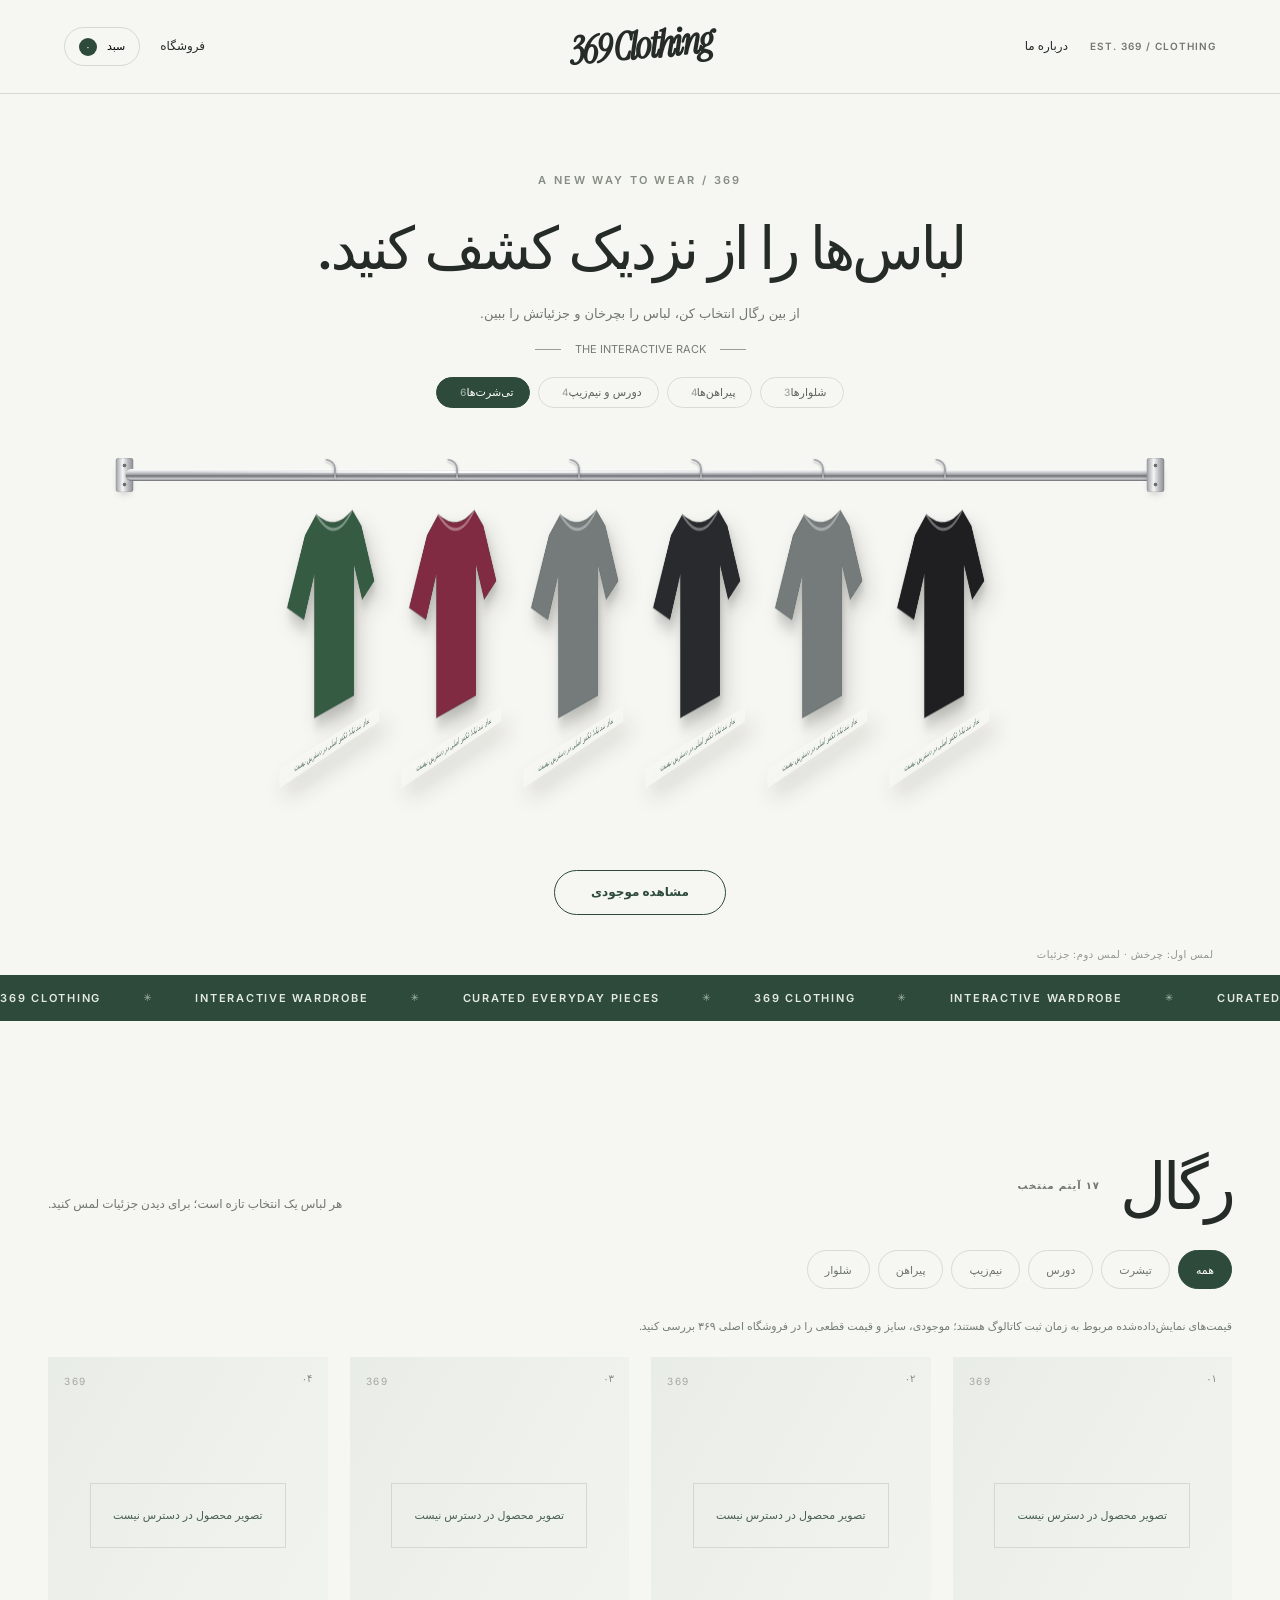
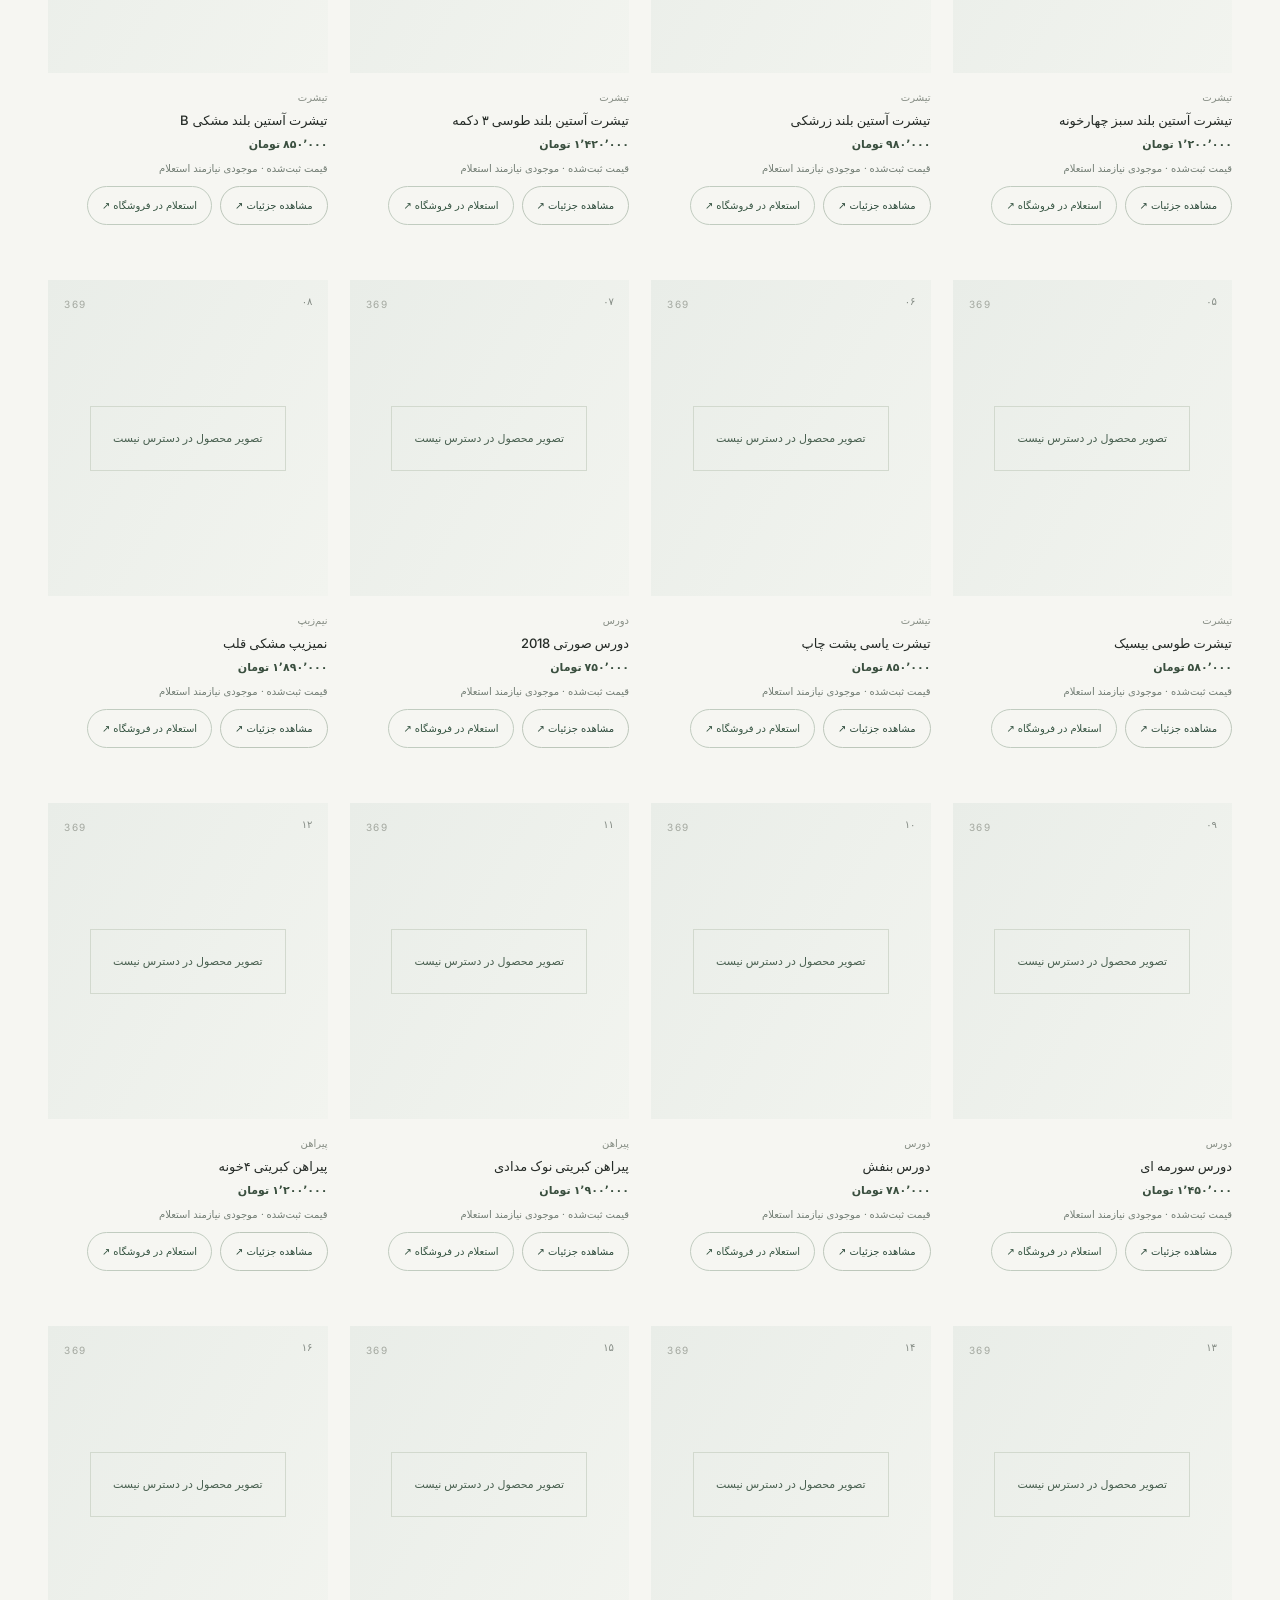
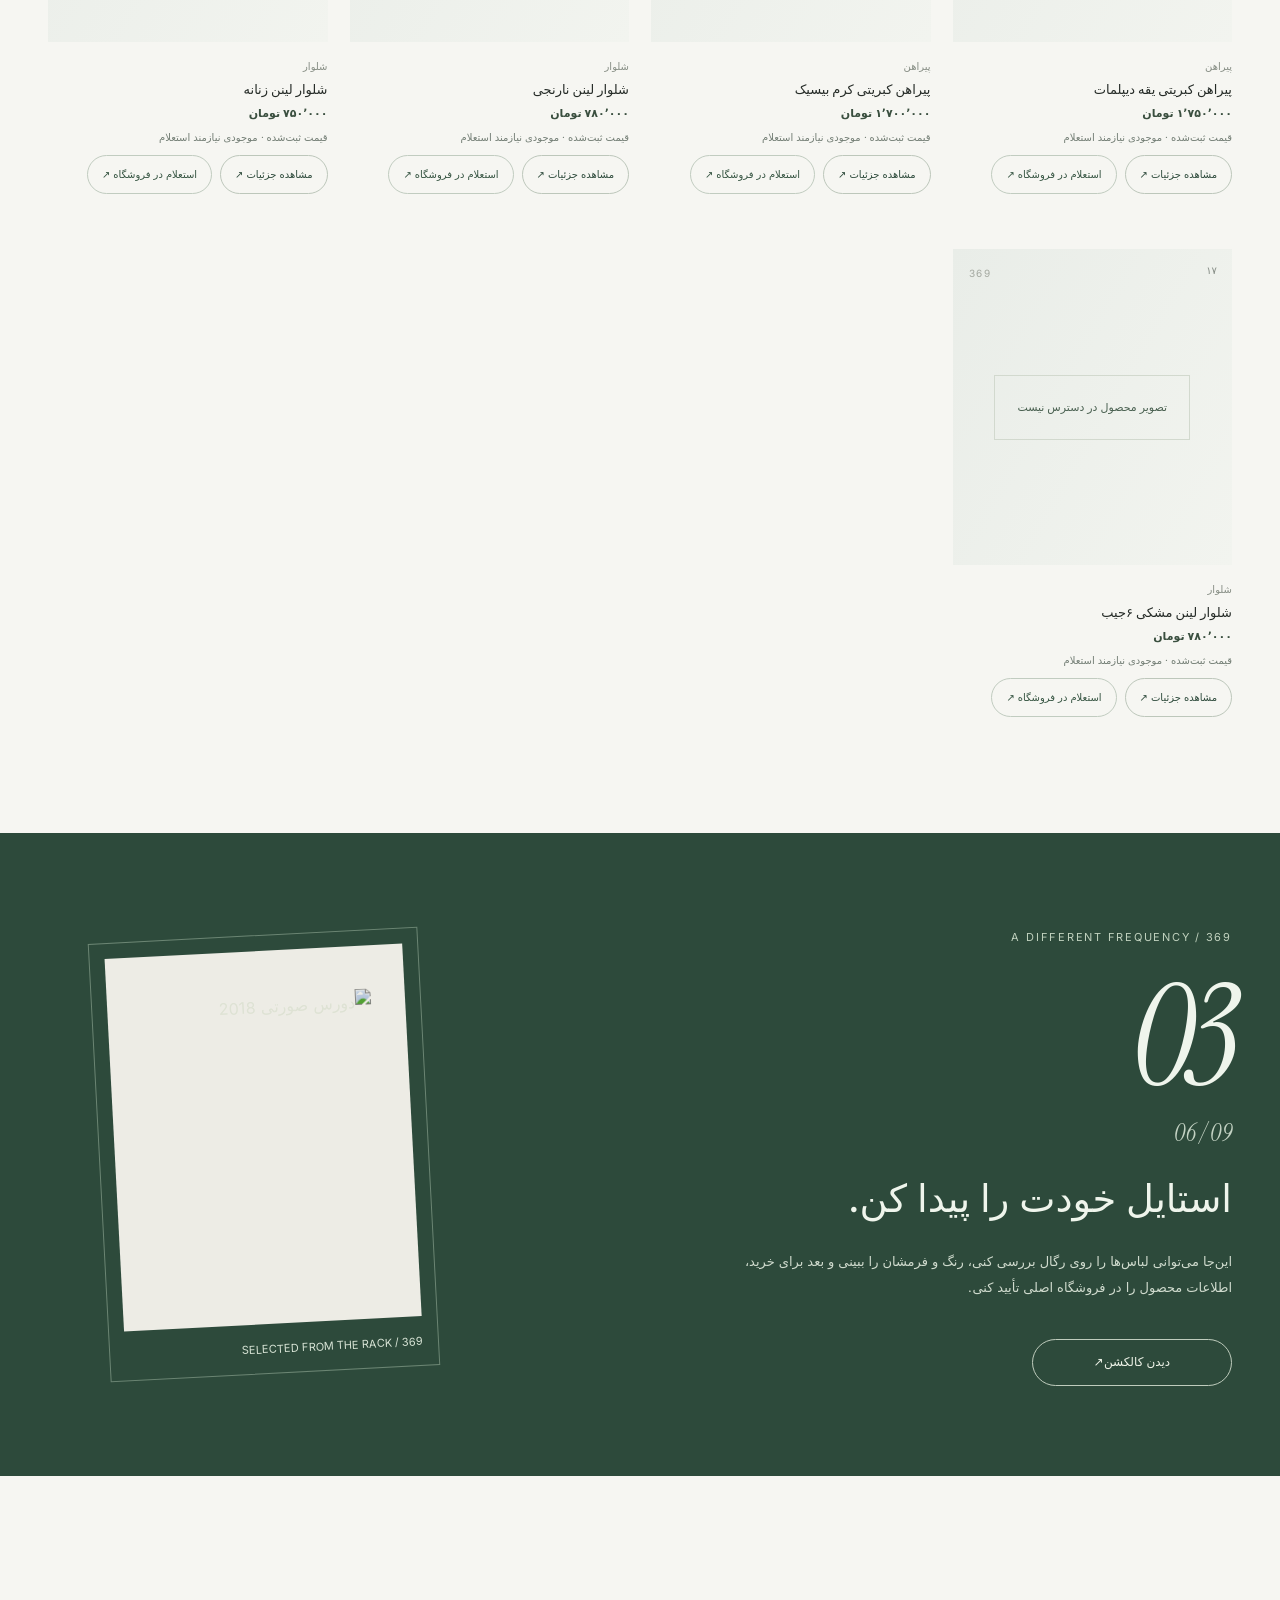
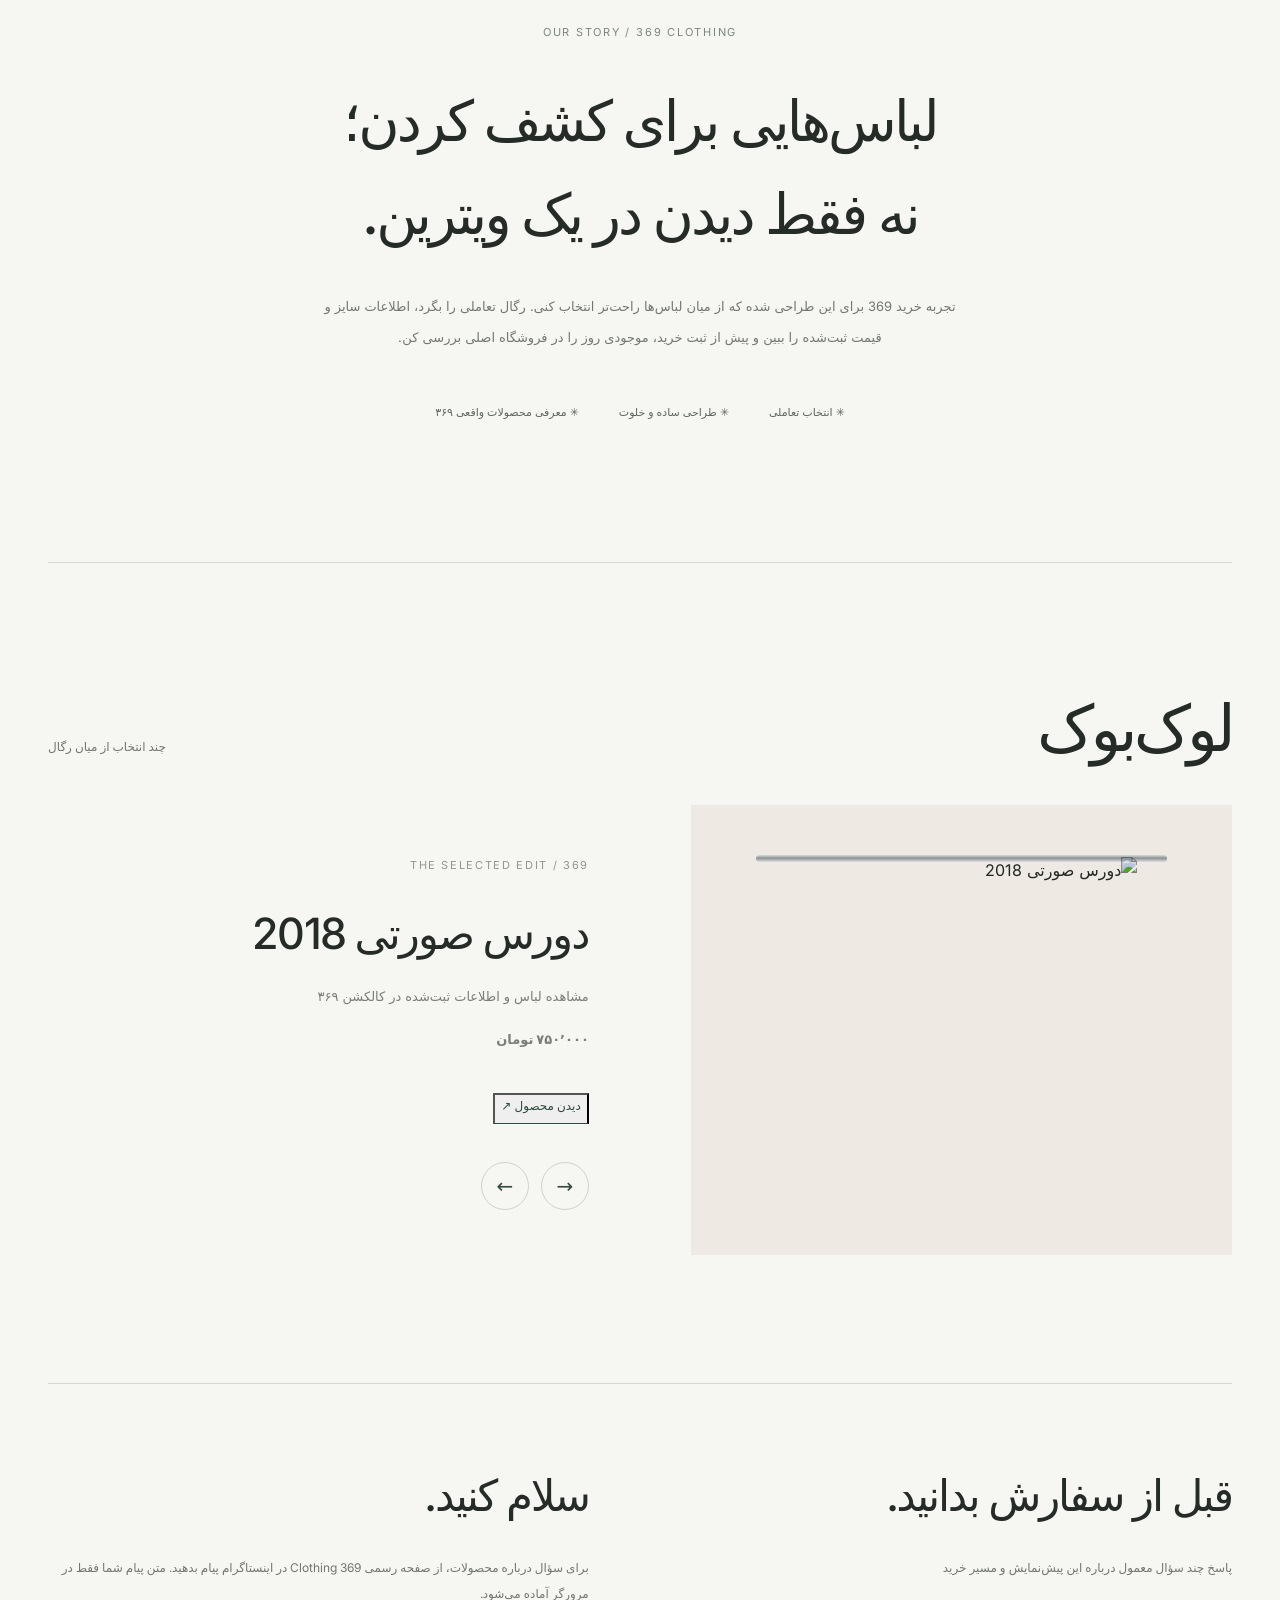
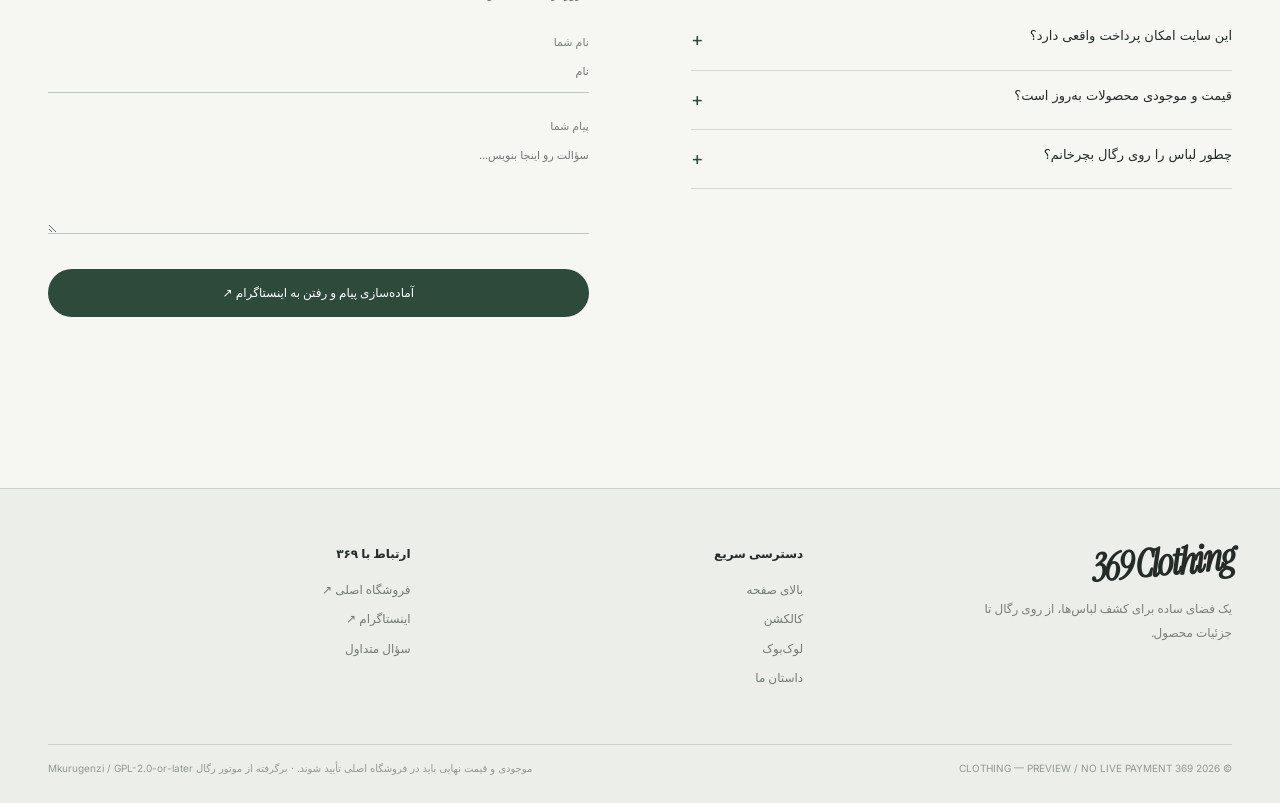
==== commit c73f4581: "feat: wire tested photo-derived garment motion to storefront on feature branch" ====
--- a/public/index.html
+++ b/public/index.html
@@ -685,7 +685,7 @@
 .filter-button,.product-detail,.bag-top{min-height:39px}
 @media(max-width:600px){.filter-button{min-height:42px;padding:10px 18px}.site-header .header-link{min-height:40px}.product-detail{min-height:42px;padding:9px 15px}}
 @media(prefers-reduced-motion:reduce){.marquee-track{animation:none!important}.mkr .mkr-rack.is-entering{animation:none!important}}
-</style></head><body><a class="sr-skip" href="#collection">پرش به فهرست محصولات</a><a class="skip" href="#collection">رفتن به محصولات</a>
+</style><link rel="stylesheet" href="/assets/garment-motion-v7.css"></head><body><a class="sr-skip" href="#collection">پرش به فهرست محصولات</a><a class="skip" href="#collection">رفتن به محصولات</a>
 <header class="site-header">
   <div class="header-left"><span class="micro">EST. 369 / CLOTHING</span><a class="header-link" href="#story">درباره ما</a></div>
   <a class="brand-sign" href="#top" aria-label="صفحه اصلی 369 Clothing" dir="ltr">369 Clothing</a>
@@ -698,7 +698,7 @@
    <p class="hero-lede">از بین رگال انتخاب کن، لباس را بچرخان و جزئیاتش را ببین.</p>
    <div class="rack-wrap"><div class="rack-kicker" aria-hidden="true"><i></i> THE INTERACTIVE RACK <i></i></div>
     <div class="mkr" data-mkr-config='{"title":"369 Clothing / کالکشن","currency":"تومان","ticker":["369 CLOTHING","EXPLORE THE RACK","WEAR YOUR FREQUENCY"],"cart":{"currency":"تومان","termsUrl":"https://369clothing.ir","privacyUrl":"https://369clothing.ir"}}'></div>
-    <span class="rack-stage-note">۳۶۹ / لمس کن و بچرخان</span>
+    <span class="rack-stage-note">لمس اول: چرخش · لمس دوم: جزئیات</span>
    </div>
  </section>
  <div class="marquee" aria-hidden="true"><div class="marquee-track"><span>369 CLOTHING</span><b>✳</b><span>INTERACTIVE WARDROBE</span><b>✳</b><span>CURATED EVERYDAY PIECES</span><b>✳</b><span>369 CLOTHING</span><b>✳</b><span>INTERACTIVE WARDROBE</span><b>✳</b><span>CURATED EVERYDAY PIECES</span><b>✳</b></div></div>
@@ -2334,4 +2334,4 @@
 </script>
 <script src="/assets/clothing-turn-player.js" defer></script>
 <script src="/assets/turn-adapter.js" defer></script>
-</body></html>+<script src="/assets/garment-motion-v7.js" defer></script></body></html>
